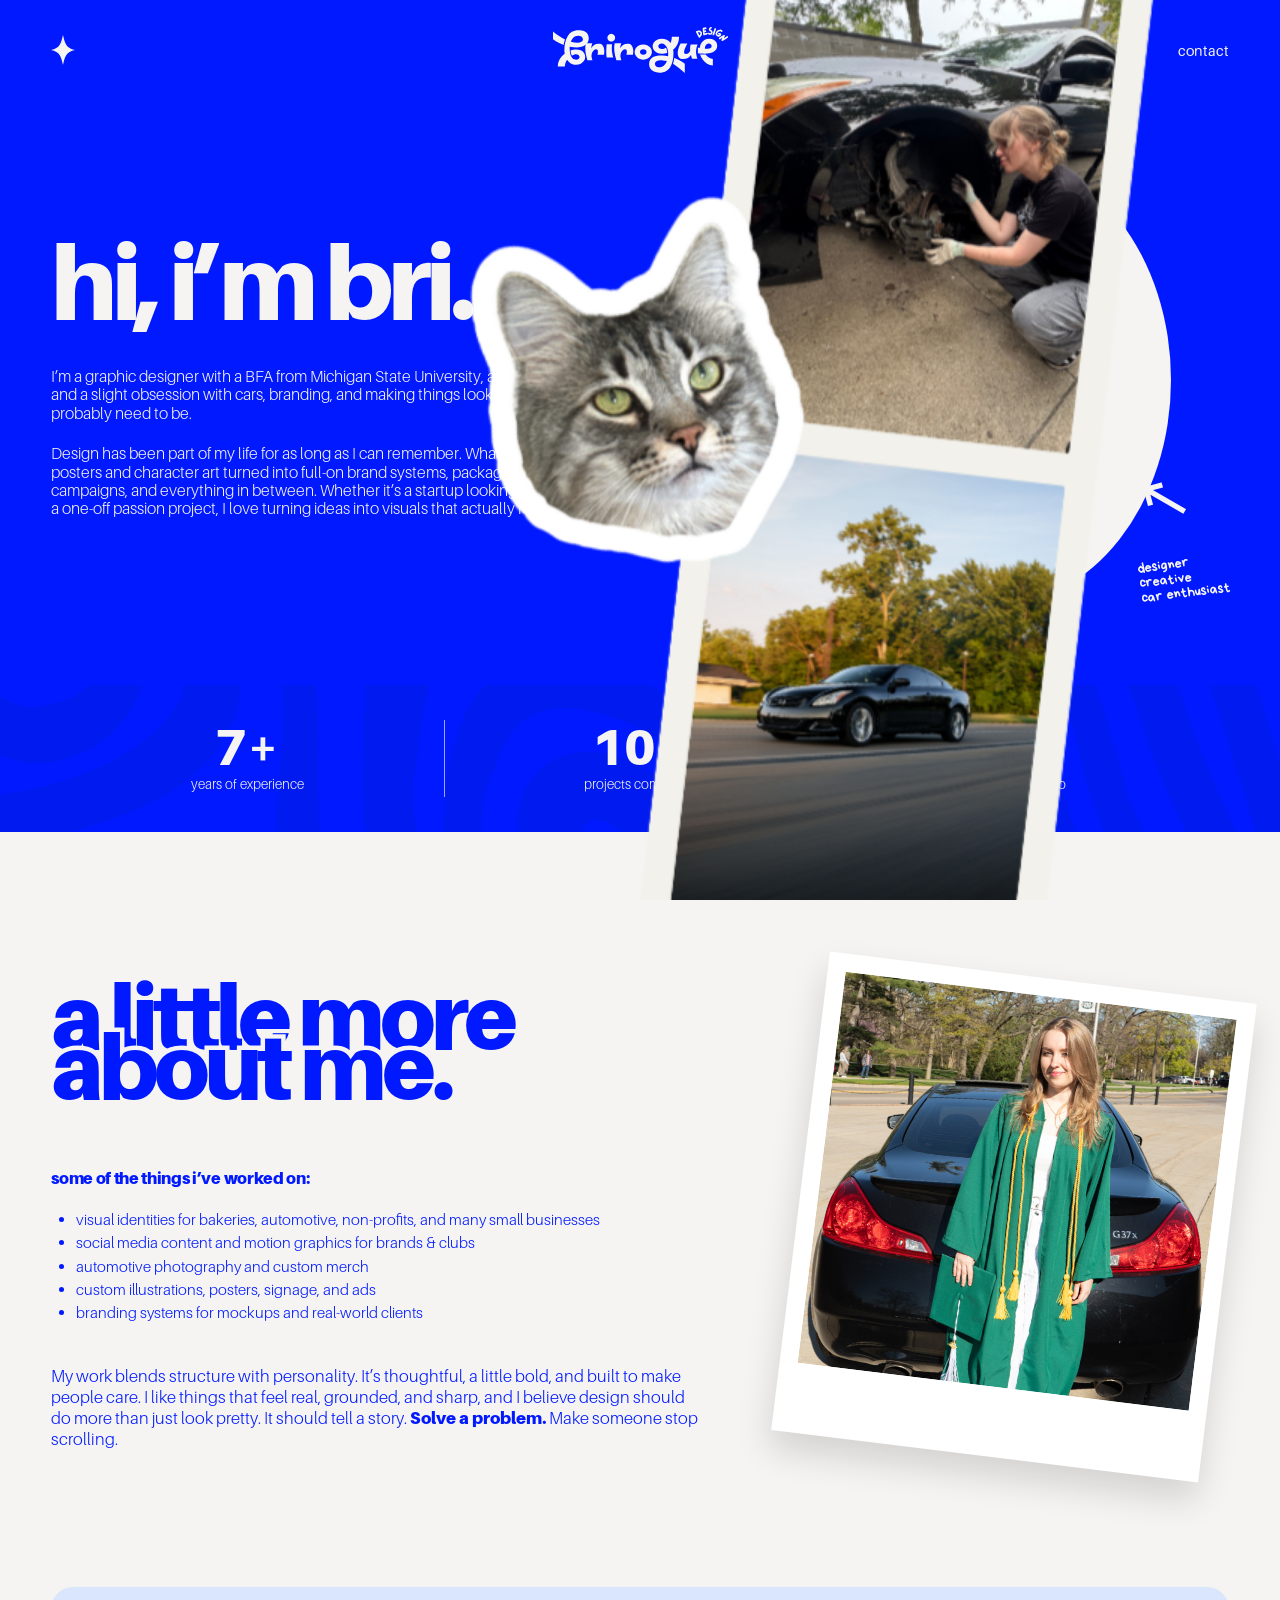
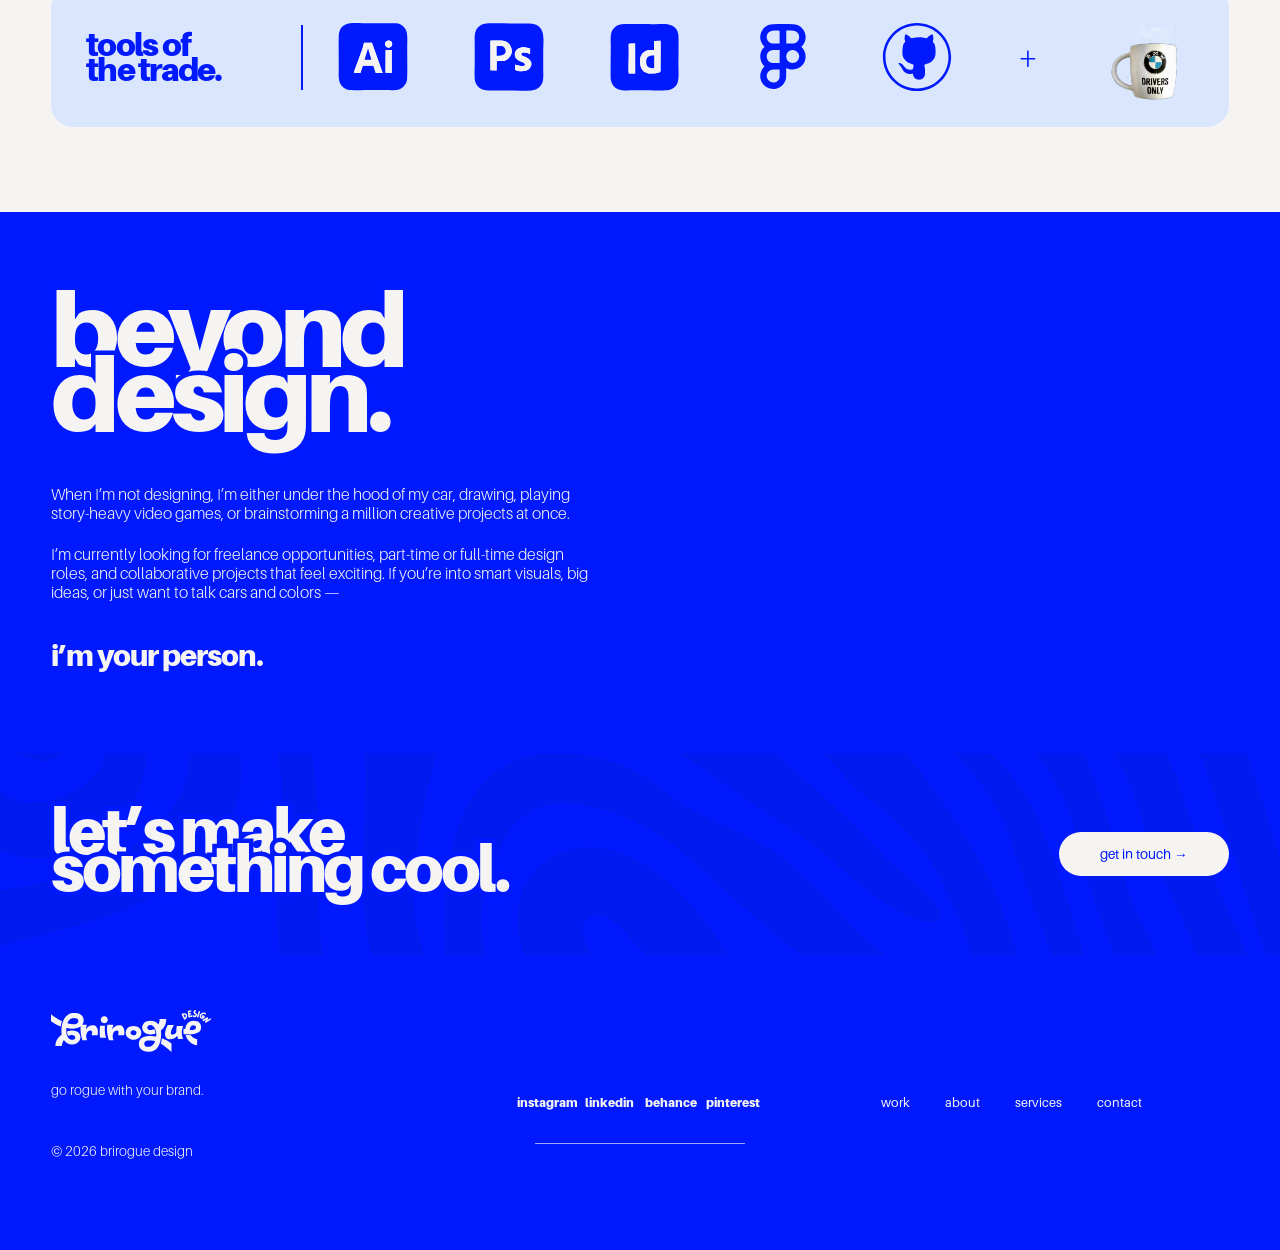
==== about.html @ dfae5633 "Update about.html" ====
<!DOCTYPE html>
<html lang="en">

<head>
    <meta charset="UTF-8">
    <meta name="viewport" content="width=device-width, initial-scale=1.0">

    <meta
        name="description"
        content="About BriRogue Design — graphic designer, creative, and car enthusiast."
    >

    <title>about | brirogue design</title>

    <link rel="stylesheet" href="css/style.css">
</head>


<body class="about-page">


    <!-- =========================================
         ABOUT HERO
    ========================================== -->

    <header class="about-hero">

        <!-- SAME NAV AS HOMEPAGE -->
        <nav class="nav container">

            <div class="nav-sparkle">
                <img src="images/star-white.svg" alt="">
            </div>

            <a class="logo" href="index.html">
                <img src="images/logo-white.svg" alt="BriRogue Design">
            </a>

            <div class="nav-links">
                <a href="work.html">work</a>
                <a href="about.html">about</a>
                <a href="services.html">services</a>
                <a href="contact.html">contact</a>
            </div>

        </nav>


        <div class="container about-hero-grid">

            <!-- LEFT SIDE -->
            <div class="about-hero-copy">

                <h1>hi, i’m bri.</h1>

                <p>
                    I’m a graphic designer with a BFA from Michigan State
                    University, a love for clean visuals, and a slight obsession
                    with cars, branding, and making things look cooler than they
                    probably need to be.
                </p>

                <p>
                    Design has been part of my life for as long as I can remember.
                    What started as random posters and character art turned into
                    full-on brand systems, packaging, signage, digital campaigns,
                    and everything in between. Whether it’s a startup looking for
                    a full identity or a one-off passion project, I love turning
                    ideas into visuals that actually feel like something.
                </p>

            </div>


            <!-- RIGHT SIDE / PORTRAIT -->
            <div class="about-portrait-area">

                <div class="about-portrait-placeholder">
                    portrait
                </div>

                <div class="about-arrow-placeholder">
                    ↖
                </div>

                <p class="about-handwriting">
                    designer<br>
                    creative<br>
                    car enthusiast
                </p>

            </div>

        </div>

    </header>



    <!-- =========================================
         STATS
    ========================================== -->

    <section class="about-stats">

        <div class="container stats-grid">

            <div class="stat">
                <strong>7+</strong>
                <span>years of experience</span>
            </div>

            <div class="stat">
                <strong>10+</strong>
                <span>projects completed</span>
            </div>

            <div class="stat">
                <strong>∞</strong>
                <span>ideas to go</span>
            </div>

        </div>

    </section>



    <!-- =========================================
     A LITTLE MORE ABOUT ME
========================================= -->

<section class="about-more">

    <!-- TWO-COLUMN ABOUT CONTENT -->
    <div class="container about-more-grid">

        <div class="about-more-copy">

            <h2 class="about-more-title">
                <span>a little more</span>
                <span>about me.</span>
            </h2>

            <div class="about-experience">

                <h3>some of the things i’ve worked on:</h3>

                <ul>
                    <li>
                        visual identities for bakeries, automotive,
                        non-profits, and many small businesses
                    </li>

                    <li>
                        social media content and motion graphics
                        for brands &amp; clubs
                    </li>

                    <li>
                        automotive photography and custom merch
                    </li>

                    <li>
                        custom illustrations, posters, signage,
                        and ads
                    </li>

                    <li>
                        branding systems for mockups and real-world clients
                    </li>
                </ul>

            </div>

            <p class="about-philosophy">
                My work blends structure with personality. It’s thoughtful,
                a little bold, and built to make people care. I like things
                that feel real, grounded, and sharp, and I believe design
                should do more than just look pretty. It should tell a story.
                <strong>Solve a problem.</strong> Make someone stop scrolling.
            </p>

        </div>


        <!-- POLAROID -->
        <div class="about-polaroid-area">

            <div class="polaroid-placeholder">

                <div class="polaroid-image">
                    <img
                        src="images/msugphoto.png"
                        alt="BriRogue Design"
                    >
                </div>

            </div>

        </div>

    </div>
    <!-- END ABOUT-MORE-GRID -->


    <!-- =========================================
         TOOLS OF THE TRADE
    ========================================== -->

    <div class="container">

        <div class="tools-strip">

            <h3>
                tools of<br>
                the trade.
            </h3>

            <div class="tools-divider"></div>

            <div class="tools-list">

                <img
                    src="images/ai.svg"
                    alt="Adobe Illustrator"
                >

                <img
                    src="images/ps.svg"
                    alt="Adobe Photoshop"
                >

                <img
                    src="images/id.svg"
                    alt="Adobe InDesign"
                >

                <img
                    src="images/figma.svg"
                    alt="Figma"
                >

                <img
                    src="images/github.svg"
                    alt="GitHub"
                >

                <span class="tool-plus">+</span>

                <img
                    class="tool-mug"
                    src="images/mug.svg"
                    alt="Coffee"
                >

            </div>

        </div>

    </div>

</section>



    <!-- =========================================
     BEYOND DESIGN
========================================= -->

<section class="beyond-design">

    <div class="container beyond-grid">

        <div class="beyond-copy">

            <h2 class="beyond-title">
                <span>beyond</span>
                <span>design.</span>
            </h2>

            <p>
                When I’m not designing, I’m either under the hood of my car,
                drawing, playing story-heavy video games, or brainstorming
                a million creative projects at once.
            </p>

            <p>
                I’m currently looking for freelance opportunities, part-time
                or full-time design roles, and collaborative projects that
                feel exciting. If you’re into smart visuals, big ideas, or
                just want to talk cars and colors —
            </p>

            <h3>i’m your person.</h3>

        </div>

    </div>
    <!-- END BEYOND GRID -->


    <!-- PHOTO STRIP -->
    <div class="beyond-photo-strip">
        <img src="images/aboutphotostrip.png" alt="">
    </div>

</section>

    <!-- =========================================
         ABOUT CTA
    ========================================== -->

    <section class="about-cta">

        <div class="container about-cta-content">

            <h2 class="about-cta-title">
    <span>let’s make</span>
    <span>something cool.</span>
</h2>

            <a class="button" href="contact.html">
                get in touch →
            </a>

        </div>

    </section>

    <!-- ==================================================
     FOOTER
================================================== -->

<footer class="site-footer">
    <div class="container site-footer-grid">

        <!-- LEFT -->
        <div class="footer-brand">
            <a href="index.html" class="footer-logo">
                <img src="images/logo-white.svg" alt="BriRogue Design">
            </a>

            <p class="footer-tagline">
                go rogue with your brand.
            </p>

            <p class="footer-copyright">
                © 2026 brirogue design
            </p>
        </div>

        <!-- CENTER -->
        <div class="footer-socials">
            <a href="#" target="_blank" rel="noopener">instagram</a>
            <a href="#" target="_blank" rel="noopener">linkedin</a>
            <a href="#" target="_blank" rel="noopener">behance</a>
            <a href="#" target="_blank" rel="noopener">pinterest</a>
        </div>

        <!-- RIGHT -->
        <nav class="footer-nav" aria-label="Footer navigation">
            <a href="work.html">work</a>
            <a href="about.html">about</a>
            <a href="services.html">services</a>
            <a href="contact.html">contact</a>
        </nav>

    </div>
</footer>


</body>
</html>
---- css/style.css ----
/* ==================================================
   BRIROGUE DESIGN
   MAIN STYLESHEET
================================================== */


/* ==================================================
   FONTS
================================================== */

@font-face {
    font-family: "Aileron";
    src: url("../fonts/Aileron-Light.otf") format("opentype");
    font-weight: 300;
    font-style: normal;
}

@font-face {
    font-family: "Aileron";
    src: url("../fonts/Aileron-Regular.otf") format("opentype");
    font-weight: 400;
    font-style: normal;
}

@font-face {
    font-family: "Aileron";
    src: url("../fonts/Aileron-Black.otf") format("opentype");
    font-weight: 900;
    font-style: normal;
}

@font-face {
    font-family: "Bryndan Write";
    src: url("../fonts/BryndanWriteBook-nGPM.ttf") format("truetype");
    font-weight: 400;
    font-style: normal;
}

/* ==================================================
   BRAND VARIABLES
================================================== */

:root {
    --blue: #0019ff;
    --dark-blue: #0008ad;
    --light-periwinkle: #d9e6fd;
    --periwinkle: #a9b6fd;
    --off-white: #f5f4f2;

    --page-padding: clamp(35px, 4vw, 70px);
}


/* ==================================================
   RESET
================================================== */

* {
    margin: 0;
    padding: 0;
    box-sizing: border-box;
}

html {
    scroll-behavior: smooth;
}

body {
    background: var(--off-white);
    color: var(--blue);

    font-family: "Aileron", Arial, sans-serif;
    font-weight: 400;

    overflow-x: hidden;
}

a {
    color: inherit;
    text-decoration: none;
}

img {
    max-width: 100%;
}

.container {
    width: 100%;
    max-width: 1600px;

    margin: 0 auto;

    padding-left: var(--page-padding);
    padding-right: var(--page-padding);
}


/* ==================================================
   TYPOGRAPHY
================================================== */

h1,
h2,
h3 {
    font-family: "Aileron", Arial, sans-serif;
    font-weight: 900;
    letter-spacing: -0.055em;
}

p {
    font-family: "Aileron", Arial, sans-serif;
    font-weight: 300;
    line-height: 1.25;
}


/* ==================================================
   BUTTONS
================================================== */

.button {
    display: inline-flex;
    align-items: center;
    justify-content: center;

    min-width: 170px;
    height: 44px;

    padding: 0 25px;

    border-radius: 100px;

    background: var(--off-white);
    color: var(--blue);

    font-size: 0.85rem;
    font-weight: 400;

    transition:
        transform 0.2s ease,
        background 0.2s ease;
}

.button:hover {
    transform: translateY(-3px);
    background: var(--light-periwinkle);
}


/* ==================================================
   HERO
================================================== */

.hero {
    min-height: 100vh;

    background: var(--blue);
    color: var(--off-white);

    display: flex;
    flex-direction: column;
}


/* NAV */

.nav {
    height: 100px;

    display: grid;
    grid-template-columns: 1fr auto 1fr;

    align-items: center;
}

.nav-sparkle {
    justify-self: start;
}

.nav-sparkle img {
    display: block;

    width: 24px;
    height: auto;
}

.logo {
    justify-self: center;
    display: block;
}

.logo img {
    display: block;

    width: 175px;
    height: auto;
}

.nav-links {
    justify-self: end;

    display: flex;
    align-items: center;

    gap: 32px;

    font-size: 0.9rem;
    font-weight: 400;
}


/* HERO CONTENT */

.hero-content {
    flex: 1;

    display: flex;
    flex-direction: column;
    justify-content: center;

    padding-top: 20px;
    padding-bottom: 20px;
}

.hero h1 {
    max-width: 900px;

    font-size: clamp(7rem, 9vw, 10rem);
}

.hero-title span {
    display: block;
    position: relative;

    color: var(--off-white);

    -webkit-text-stroke: 9px var(--blue);
    paint-order: stroke fill;

    line-height: 0.72;
}

.hero-title span:nth-child(1) {
    z-index: 1;
}

.hero-title span:nth-child(2) {
    z-index: 2;
    transform: translateY(-12px);
}

.hero-title span:nth-child(3) {
    z-index: 3;
    transform: translateY(-50px);
}


.hero-description {
    width: 470px;
    max-width: 100%;

    margin-top: -15px;

    font-size: 1.15rem;
    line-height: 1.25;
}

.hero .button {
    align-self: flex-start;

    margin-top: 30px;
}


/* ==================================================
   WHY GOOD DESIGN MATTERS
================================================== */

.why {
    background: var(--off-white);

    padding-top: 90px;
    padding-bottom: 90px;
}

.why-grid {
    display: grid;
    grid-template-columns: minmax(0, 1.4fr) minmax(180px, 0.6fr);

    gap: 70px;

    align-items: end;
}

.why-copy h2 {
    max-width: 900px;

    margin-bottom: 45px;

    font-size: clamp(4.5rem, 7vw, 7rem);
    
}

.why-title span {
    display: block;
    position: relative;

    color: var(--blue);

    -webkit-text-stroke: 9px var(--off-white);
    paint-order: stroke fill;

    line-height: 0.72;
}

.why-title span:nth-child(1) {
    z-index: 1;
}

.why-title span:nth-child(2) {
    z-index: 2;
    transform: translateY(-9px);
}

.why-copy p {
    width: 650px;
    max-width: 100%;

    margin-top: 20px;

    font-size: 1.05rem;
}


/* PLACEHOLDER FOR STAMP */

.graphic-placeholder {
    display: flex;
    align-items: center;
    justify-content: center;

    border: 2px dashed var(--blue);

    font-size: 0.7rem;
}

.circle-placeholder {
    width: 210px;
    aspect-ratio: 1;

    justify-self: center;

    border-radius: 50%;
}


/* ==================================================
   FEATURED WORK
================================================== */

.work {
    background: var(--blue);
    color: var(--off-white);

    padding-top: 80px;
    padding-bottom: 90px;
}

.section-heading-row {
    display: flex;
    align-items: center;
    justify-content: space-between;

    gap: 30px;

    margin-bottom: 55px;
}

.section-heading-row h2 {
    font-size: clamp(4.5rem, 7vw, 7rem);
    line-height: 0.85;
}

.project-grid {
    display: grid;
    grid-template-columns: repeat(3, minmax(0, 1fr));

    gap: 22px;
}

.project-card {
    overflow: hidden;

    background: var(--off-white);
    color: var(--blue);

    border-radius: 20px;

    transition: transform 0.25s ease;
}

.project-card:hover {
    transform: translateY(-7px);
}

.project-image {
    width: 100%;
    aspect-ratio: 1.1 / 1;

    background: var(--light-periwinkle);

    display: flex;
    align-items: center;
    justify-content: center;

    font-size: 0.8rem;
}

.project-info {
    min-height: 55px;

    padding: 0 18px;

    display: flex;
    align-items: center;
    justify-content: space-between;

    gap: 10px;

    font-size: 0.85rem;
    font-weight: 400;
}


/* ==================================================
   VALUES
================================================== */

.values {
    background: var(--off-white);

    padding-top: 80px;
    padding-bottom: 100px;
}

.values-grid {
    display: grid;
    grid-template-columns: repeat(3, minmax(0, 1fr));

    gap: 70px;
}

.value {
    text-align: center;
}

.value-icon {
    width: 100px;
    height: 100px;
    margin: 0 auto 25px;
    display: flex;
    align-items: center;
    justify-content: center;
}

.value-icon img {
    display: block;
    width: 100%;
    height: 100%;
    object-fit: contain;
}

.value h3 {
    font-size: 1.5rem;
    line-height: 0.95;
}

.value p {
    max-width: 300px;

    margin: 22px auto 0;

    font-size: 0.95rem;
    line-height: 1.25;
}


/* ==================================================
   CTA
================================================== */

.cta {
    min-height: 500px;

    background: var(--blue);
    color: var(--off-white);

    display: flex;
    align-items: center;

    overflow: hidden;
}

.cta-content {
    text-align: center;
}

.cta-sparkle {
    display: block;

    width: 28px;
    height: auto;

    margin: 0 auto 18px;
}

.cta h2 {
    width: 100%;
    margin: 0 auto;

    font-size: clamp(4rem, 6.5vw, 7rem);
}

.cta-title span {
    display: block;
    position: relative;

    color: var(--off-white);

    -webkit-text-stroke: 9px var(--blue);
    paint-order: stroke fill;

    line-height: 0.68;
}

.cta-title span:nth-child(1) {
    z-index: 1;
}

.cta-title span:nth-child(2) {
    z-index: 2;
    transform: translateY(-5px);
}

.cta .button {
    margin-top: 40px;
}


/* ==================================================
   FOOTER
================================================== */

.site-footer {
    background: var(--blue);
    color: var(--off-white);

    padding: 55px 0;
}

.site-footer-grid {
    display: grid;
    grid-template-columns: 1fr auto 1fr;
    align-items: center;
    gap: 50px;
}


/* FOOTER LEFT */

.footer-brand {
    display: flex;
    flex-direction: column;
    align-items: flex-start;
}

.footer-logo {
    display: block;
}

.footer-logo img {
    display: block;
    width: 190px;
    height: auto;
}

.footer-tagline {
    margin-top: 8px;

    font-size: .9rem;
    line-height: 1.2;
}

.footer-copyright {
    margin-top: 10px;

    font-size: .75rem;
}


/* FOOTER CENTER */

.footer-socials {
    display: flex;
    align-items: center;
    justify-content: center;

    gap: 25px;

    font-size: .8rem;
}

.footer-socials a {
    transition: opacity .2s ease;
}

.footer-socials a:hover {
    opacity: .55;
}


/* FOOTER RIGHT */

.footer-nav {
    display: flex;
    align-items: center;
    justify-content: flex-end;

    gap: 30px;

    font-size: .85rem;
}

.footer-nav a {
    transition: opacity .2s ease;
}

.footer-nav a:hover {
    opacity: .55;
}


/* ==================================================
   TABLET
================================================== */

@media (max-width: 900px) and (min-width: 651px) {

    :root {
        --page-padding: 35px;
    }

    .logo img {
        width: 145px;
    }

    .nav-links {
        gap: 20px;
        font-size: 0.8rem;
    }

    .hero h1 {
        font-size: 7rem;
    }

    .why-grid {
        grid-template-columns: 1fr 160px;
        gap: 35px;
    }

    .circle-placeholder {
        width: 150px;
    }

    .values-grid {
        gap: 35px;
    }
}


/* ==================================================
   PHONE
================================================== */

@media (max-width: 650px) {

    :root {
        --page-padding: 20px;
    }


    /* -------------------------
       MOBILE NAV
    ------------------------- */

    .nav {
        height: 70px;

        grid-template-columns: 35px 1fr;
    }

    .nav-sparkle {
        justify-self: start;
    }

    .nav-sparkle img {
        width: 17px;
    }

    .logo {
        justify-self: end;
    }

    .logo img {
        width: 105px;
    }

    .nav-links {
        grid-column: 1 / -1;

        justify-self: start;

        width: 100%;

        margin-top: 4px;

        gap: 22px;

        font-size: 0.72rem;
    }


    /* -------------------------
       MOBILE HERO
    ------------------------- */

    .hero {
        min-height: 640px;
    }

    .hero-content {
        justify-content: flex-start;

        padding-top: 80px;
        padding-bottom: 55px;
    }

    .hero h1 {
        max-width: 100%;

        font-size: clamp(4.4rem, 21vw, 6rem);
        line-height: 0.7;
    }

    .hero-description {
        width: 310px;

        margin-top: 35px;

        font-size: 0.95rem;
        line-height: 1.25;
    }

    .hero .button {
        min-width: 155px;
        height: 40px;

        margin-top: 28px;

        font-size: 0.75rem;
    }


    /* -------------------------
       MOBILE WHY
    ------------------------- */

    .why {
        padding-top: 60px;
        padding-bottom: 60px;
    }

    .why-grid {
        display: flex;
        flex-direction: column;

        gap: 35px;

        align-items: stretch;
    }

    .why-copy h2 {
        margin-bottom: 35px;

        font-size: clamp(3.5rem, 16vw, 4.8rem);
        line-height: 0.86;
    }

    .why-copy p {
        width: 100%;

        margin-top: 20px;

        font-size: 0.95rem;
        line-height: 1.3;
    }

    .circle-placeholder {
        width: 125px;

        align-self: flex-end;
    }


    /* -------------------------
       MOBILE FEATURED WORK
    ------------------------- */

    .work {
        padding-top: 55px;
        padding-bottom: 60px;
    }

    .section-heading-row {
        align-items: flex-end;

        margin-bottom: 35px;
    }

    .section-heading-row h2 {
        font-size: clamp(3.3rem, 15vw, 4.5rem);
        line-height: 0.86;
    }

    .section-heading-row .button {
        min-width: 110px;
        height: 34px;

        padding: 0 14px;

        font-size: 0.65rem;
    }

    .project-grid {
        grid-template-columns: 1fr;

        gap: 18px;
    }

    .project-card {
        border-radius: 16px;
    }

    .project-image {
        aspect-ratio: 4 / 3;
    }

    .project-info {
        min-height: 50px;

        font-size: 0.8rem;
    }


    /* -------------------------
       MOBILE VALUES
    ------------------------- */

    .values {
        padding-top: 55px;
        padding-bottom: 65px;
    }

    .values-grid {
        grid-template-columns: 1fr;

        gap: 55px;
    }

    .value-icon {
        width: 90px;
    }

    .value h3 {
        font-size: 1.4rem;
    }

    .value p {
        max-width: 280px;

        font-size: 0.95rem;
    }


    /* -------------------------
       MOBILE CTA
    ------------------------- */

    .cta {
        min-height: 390px;
    }

    .cta-sparkle {
    width: 20px;
    height: auto;

    margin: 0 auto 12px;
}

    .cta h2 {
        font-size: clamp(3.2rem, 15vw, 4.4rem);
        line-height: 0.84;
    }

    .cta .button {
        min-width: 175px;
        height: 40px;

        margin-top: 30px;

        font-size: 0.72rem;
    }


    /* ==================================================
   MOBILE FOOTER
================================================== */

.site-footer {
    padding: 40px 0;
}

.site-footer-grid {
    grid-template-columns: 1fr;
    gap: 28px;
}

.footer-logo img {
    width: 145px;
}

.footer-tagline {
    margin-top: 18px;
    font-size: .85rem;
}

.footer-copyright {
    margin-top: 22px;
    font-size: .7rem;
}

.footer-socials {
    justify-content: flex-start;
    flex-wrap: wrap;
    gap: 12px 22px;

    font-size: .75rem;
}

.footer-nav {
    justify-content: flex-start;
    flex-wrap: wrap;
    gap: 12px 22px;

    font-size: .78rem;
}
}

/* ==================================================
   CUSTOM CURSOR
================================================== */

* {
    cursor: url("../images/cursor.png") 0 0, auto !important;
}

/* ==================================================
   ABOUT PAGE
================================================== */


/* ------------------------------
   ABOUT HERO
------------------------------ */

.about-hero {
    background: var(--blue);
    color: var(--off-white);
    min-height: 680px;
}

.about-hero-grid {
    display: grid;
    grid-template-columns: 1.15fr .85fr;
    gap: 80px;
    align-items: center;
    min-height: 580px;
    padding-top: 45px;
    padding-bottom: 70px;
}

.about-hero-copy h1 {
    font-size: clamp(5.5rem, 8vw, 9rem);
    line-height: .78;
    margin-bottom: 45px;
}

.about-hero-copy p {
    width: 600px;
    max-width: 100%;
    font-size: 1rem;
    line-height: 1.15;
    margin-top: 22px;
}


/* portrait */

.about-portrait-area {
    position: relative;
    display: flex;
    justify-content: center;
    align-items: center;
    min-height: 470px;
}

.about-portrait-placeholder {
    width: 350px;
    height: 450px;

    border-radius: 50%;

    background: var(--off-white);
    color: var(--blue);

    display: flex;
    align-items: center;
    justify-content: center;

    font-size: .8rem;
}

.about-arrow-placeholder {
    position: absolute;
    right: 8%;
    bottom: 80px;

    font-size: 4rem;
    transform: rotate(-15deg);
}

.about-handwriting {
    font-family: "Bryndan Write", sans-serif;
    position: absolute;
    right: 0;
    bottom: 15px;

    font-size: .9rem;
    line-height: 1.05;

    transform: rotate(-7deg);
}



/* ------------------------------
   STATS STRIP
------------------------------ */

.about-stats {
    background: var(--dark-blue);
    color: var(--off-white);

    padding-top: 35px;
    padding-bottom: 35px;
}

.stats-grid {
    display: grid;
    grid-template-columns: repeat(3, 1fr);
}

.stat {
    text-align: center;
    padding: 5px 30px;

    display: flex;
    flex-direction: column;
    align-items: center;
}

.stat + .stat {
    border-left: 1px solid rgba(245, 244, 242, .65);
}

.stat strong {
    font-family: "Aileron", Arial, sans-serif;
    font-weight: 900;

    font-size: 3rem;
    line-height: .9;
}

.stat span {
    margin-top: 8px;

    font-family: "Aileron", Arial, sans-serif;
    font-weight: 300;

    font-size: .85rem;
}



/* ------------------------------
   A LITTLE MORE ABOUT ME
------------------------------ */

.about-more {
    background: var(--off-white);
    color: var(--blue);

    padding-top: 85px;
    padding-bottom: 85px;
}

.about-more-grid {
    display: grid;
    grid-template-columns: 1.3fr .7fr;
    gap: 80px;
    align-items: center;
}

.about-more-copy h2 {
    font-size: clamp(4.5rem, 7vw, 7rem);

    margin-bottom: 55px;
}

.about-more-title span {
    display: block;
    position: relative;

    color: var(--blue);
    -webkit-text-stroke: 9px var(--off-white);
    paint-order: stroke fill;

    line-height: .72;
}

.about-more-title span:nth-child(1) {
    z-index: 1;
}

.about-more-title span:nth-child(2) {
    z-index: 2;
    transform: translateY(-15px);
}

.about-more-copy h2 span {
    text-decoration: underline;
    text-decoration-thickness: 4px;
    text-underline-offset: 8px;
}


.about-experience h3 {
    font-size: 1rem;
    letter-spacing: -.02em;

    margin-bottom: 22px;
}

.about-experience ul {
    margin-left: 25px;

    font-family: "Aileron", Arial, sans-serif;
    font-weight: 300;

    font-size: .95rem;
    line-height: 1.2;
}

.about-experience li {
    margin-bottom: 5px;
}


.about-philosophy {
    width: 650px;
    max-width: 100%;

    margin-top: 45px;

    font-size: 1.05rem;
    line-height: 1.25;
}


/* polaroid */

/* ------------------------------
   ABOUT — POLAROID
------------------------------ */

.about-polaroid-area {
    position: relative;

    display: flex;
    justify-content: center;
    align-items: center;

    min-height: 600px;
}

.polaroid-placeholder {
    width: 430px;

    padding: 18px 18px 70px;

    background: white;

    transform: rotate(7deg);

    box-shadow: 0 18px 35px rgba(0, 0, 0, .14);
}

.polaroid-image {
    width: 100%;
    aspect-ratio: 1 / 1;

    overflow: hidden;

    background: var(--light-periwinkle);
}

.polaroid-image img {
    display: block;

    width: 100%;
    height: 100%;

    object-fit: cover;
    object-position: center;
}

.about-sparkles-placeholder {
    position: absolute;

    top: 0;
    right: 8%;

    font-size: 4rem;

    z-index: 2;
}



/* ------------------------------
   TOOLS OF THE TRADE
------------------------------ */

.tools-strip {
    margin-top: 70px;

    width: 100%;
    min-height: 115px;

    background: var(--light-periwinkle);
    border-radius: 22px;

    padding: 25px 35px;

    display: flex;
    align-items: center;
    gap: 35px;
}

.tools-strip h3 {
    font-size: 2rem;
    line-height: .8;

    min-width: 180px;
    flex-shrink: 0;
}

.tools-divider {
    width: 2px;
    height: 65px;

    flex-shrink: 0;

    background: var(--blue);
}

.tools-list {
    flex: 1;

    display: flex;
    align-items: center;
    justify-content: space-between;
    gap: 18px;

    min-width: 0;
}

.tools-list img {
    display: block;

    width: 70px;
    height: 70px;

    object-fit: contain;
    flex-shrink: 0;
}

.tool-plus {
    color: var(--blue);

    font-family: "Aileron", Arial, sans-serif;
    font-size: 2.2rem;
    font-weight: 300;
    line-height: 1;

    flex-shrink: 0;
}

.tools-list .tool-mug {
    width: 90px;
    height: 90px;
}

/* ------------------------------
   BEYOND DESIGN
------------------------------ */

.beyond-design {
    background: var(--blue);
    color: var(--off-white);

    padding-top: 80px;
    padding-bottom: 80px;

    overflow: hidden;
}

.beyond-grid {
    display: grid;
    grid-template-columns: 1fr 1fr;
    gap: 90px;
    align-items: center;
}

.beyond-copy h2 {
    font-size: clamp(5rem, 8vw, 8rem);

    margin-bottom: 45px;
}

.beyond-title span {
    display: block;
    position: relative;

    color: var(--off-white);
    -webkit-text-stroke: 9px var(--blue);
    paint-order: stroke fill;

    line-height: .72;
}

.beyond-title span:nth-child(1) {
    z-index: 1;
}

.beyond-title span:nth-child(2) {
    z-index: 2;
    transform: translateY(-9px);
}

.beyond-copy p {
    width: 550px;
    max-width: 100%;

    margin-top: 22px;

    font-size: 1rem;
    line-height: 1.2;
}

.beyond-copy h3 {
    margin-top: 35px;

    font-size: 1.8rem;
    letter-spacing: -.035em;
}


/* ------------------------------
   ABOUT — BEYOND DESIGN PHOTO STRIP
------------------------------ */

.beyond-photo-strip {
    position: absolute;

    top: 0;
    right: 5%;
    bottom: 0;

    height: 100%;

    display: flex;
    align-items: center;
    justify-content: center;

    z-index: 1;
}

.beyond-photo-strip img {
    display: block;

    width: auto;
    height: 100%;

    max-width: none;

    object-fit: contain;
}


/* ------------------------------
   ABOUT CTA
------------------------------ */

.about-cta {
    background: var(--dark-blue);
    color: var(--off-white);

    padding-top: 55px;
    padding-bottom: 55px;
}

.about-cta-content {
    display: flex;
    align-items: center;
    justify-content: space-between;

    gap: 40px;
}

.about-cta h2 {
    font-size: clamp(3.5rem, 5vw, 5.5rem);
}

.about-cta-title span {
    display: block;
    position: relative;

    color: var(--off-white);
    -webkit-text-stroke: 9px var(--blue);
    paint-order: stroke fill;

    line-height: .72;
}

.about-cta-title span:nth-child(1) {
    z-index: 1;
}

.about-cta-title span:nth-child(2) {
    z-index: 2;
    transform: translateY(-9px);
}



/* ==================================================
   ABOUT PAGE — MOBILE
================================================== */

@media (max-width: 650px) {

    /* HERO */

    .about-hero {
        min-height: auto;
    }

    .about-hero-grid {
        display: flex;
        flex-direction: column;

        gap: 25px;

        min-height: auto;

        padding-top: 80px;
        padding-bottom: 45px;
    }

    .about-hero-copy {
        width: 100%;
    }

    .about-hero-copy h1 {
        font-size: clamp(4rem, 17vw, 5.5rem);
        line-height: .8;

        margin-bottom: 35px;
    }

    .about-hero-copy p {
        width: 100%;

        font-size: .9rem;
        line-height: 1.2;

        margin-top: 18px;
    }


    /* portrait */

    .about-portrait-area {
        width: 100%;

        min-height: 390px;

        justify-content: flex-end;
    }

    .about-portrait-placeholder {
        width: 240px;
        height: 310px;
    }

    .about-arrow-placeholder {
        right: 35%;
        bottom: 45px;

        font-size: 3rem;
    }

    .about-handwriting {
        right: 5px;
        bottom: 0;

        font-size: .75rem;
    }



    /* STATS */

    .about-stats {
        padding-top: 25px;
        padding-bottom: 25px;
    }

    .stat {
        padding: 0 10px;
    }

    .stat strong {
        font-size: 2.2rem;
    }

    .stat span {
        font-size: .65rem;
    }



    /* MORE ABOUT */

    .about-more {
        padding-top: 55px;
        padding-bottom: 55px;
    }

    .about-more-grid {
        display: flex;
        flex-direction: column;

        gap: 30px;

        align-items: stretch;
    }

    .about-more-copy h2 {
        font-size: clamp(3.5rem, 15vw, 4.5rem);
        line-height: .8;

        margin-bottom: 40px;
    }

    .about-experience h3 {
        font-size: .85rem;
    }

    .about-experience ul {
        font-size: .8rem;
        line-height: 1.2;

        margin-left: 18px;
    }

    .about-philosophy {
        width: 100%;

        margin-top: 35px;

        font-size: .9rem;
    }


    /* polaroid */

    .about-polaroid-area {
        min-height: 330px;

        justify-content: flex-end;
    }

    .polaroid-placeholder {
        width: 210px;

        padding: 10px 10px 45px;
    }

    .about-sparkles-placeholder {
        top: -5px;
        right: 5%;

        font-size: 3rem;
    }



    /* ------------------------------
   TOOLS OF THE TRADE
------------------------------ */

.tools-strip {
    margin-top: 70px;

    width: calc(200% + 70px);
    min-height: 135px;

    background: var(--light-periwinkle);
    border-radius: 22px;

    padding: 25px 45px;

    display: flex;
    align-items: center;
    gap: 40px;
}

.tools-strip h3 {
    font-size: 2rem;
    line-height: .8;

    min-width: 200px;
    flex-shrink: 0;
}

.tools-divider {
    width: 2px;
    height: 70px;

    background: var(--blue);

    flex-shrink: 0;
}

.tools-list {
    flex: 1;

    display: flex;
    align-items: center;
    justify-content: space-evenly;

    gap: 25px;
}

.tools-list img {
    display: block;

    width: 70px;
    height: 70px;

    object-fit: contain;
    flex-shrink: 0;
}

.tool-plus {
    color: var(--blue);

    font-family: "Aileron", Arial, sans-serif;
    font-size: 2.2rem;
    font-weight: 300;
    line-height: 1;

    flex-shrink: 0;
}

.tools-list .tool-mug {
    width: 90px;
    height: 90px;
}


    /* BEYOND DESIGN */

    .beyond-design {
        padding-top: 55px;
        padding-bottom: 30px;
    }

    .beyond-grid {
        display: flex;
        flex-direction: column;

        gap: 25px;

        align-items: stretch;
    }

    .beyond-copy h2 {
        font-size: clamp(4rem, 17vw, 5rem);
        line-height: .75;

        margin-bottom: 35px;
    }

    .beyond-copy p {
        width: 100%;

        font-size: .85rem;
    }

    .beyond-copy h3 {
        margin-top: 28px;

        font-size: 1.5rem;
    }


    /* collage */

    .beyond-images {
        width: 100%;
        max-width: 340px;
        height: 420px;

        align-self: flex-end;
    }

    .beyond-photo {
        width: 180px;
        height: 230px;
    }

    .cat-placeholder {
        width: 130px;
        height: 115px;

        top: 150px;
    }



    /* CTA */

    .about-cta {
        padding-top: 35px;
        padding-bottom: 35px;
    }

    .about-cta-content {
        gap: 20px;
    }

    .about-cta h2 {
        font-size: clamp(2.7rem, 12vw, 3.6rem);
        line-height: .78;
    }

    .about-cta .button {
        min-width: 125px;

        height: 36px;

        padding: 0 15px;

        font-size: .65rem;
    }

}

/* ==================================================
   CONTACT PAGE
================================================== */


/* ------------------------------
   HERO
------------------------------ */

.contact-hero {
    background: var(--blue);
    color: var(--off-white);
    min-height: 760px;
}

.contact-hero-grid {
    display: grid;
    grid-template-columns: .85fr 1.15fr;
    gap: 80px;
    align-items: center;

    padding-top: 55px;
    padding-bottom: 80px;
}


/* LEFT SIDE */

.contact-intro {
    position: relative;
}

.contact-title-wrap {
    position: relative;
    display: inline-block;
}

.contact-intro h1 {
    font-size: clamp(5rem, 7vw, 8rem);
    line-height: .75;
    letter-spacing: -.06em;
}

.contact-rays-placeholder {
    position: absolute;
    right: -65px;
    top: 45px;

    font-size: 3rem;
}

.contact-intro-copy {
    margin-top: 55px;

    font-size: 1.35rem;
    line-height: 1.15;

    max-width: 500px;
}

.contact-note {
    margin-top: 50px;
    margin-left: 150px;

    display: inline-block;

    font-size: 1.3rem;
    line-height: 1.05;

    transform: rotate(-8deg);
}


/* ------------------------------
   FORM CARD
------------------------------ */

.contact-form-card {
    background: var(--off-white);
    color: var(--blue);

    border-radius: 28px;

    padding: 45px;

    width: 100%;
    max-width: 720px;

    justify-self: end;
}

.contact-form {
    width: 100%;
}

.form-row {
    display: grid;
    grid-template-columns: 1fr 1fr;
    gap: 30px;
}

.form-field {
    display: flex;
    flex-direction: column;

    margin-bottom: 28px;
}

.form-field label {
    margin-bottom: 10px;

    font-family: "Aileron", Arial, sans-serif;
    font-weight: 900;

    font-size: .95rem;
}

.form-field input,
.form-field select,
.form-field textarea {
    width: 100%;

    border: none;
    outline: none;

    background: var(--light-periwinkle);
    color: var(--blue);

    border-radius: 13px;

    font-family: "Aileron", Arial, sans-serif;
    font-weight: 300;

    font-size: 1rem;
}

.form-field input,
.form-field select {
    height: 58px;
    padding: 0 18px;
}

.form-field textarea {
    min-height: 150px;

    padding: 18px;

    resize: vertical;
}

.form-field input::placeholder,
.form-field textarea::placeholder {
    color: var(--blue);
    opacity: .6;
}


/* SELECT */

.form-field select {
    cursor: pointer;

    appearance: auto;
}


/* FORM BOTTOM */

.form-bottom {
    position: relative;

    display: flex;
    align-items: center;

    gap: 25px;
}

.contact-submit {
    flex: 1;

    height: 58px;

    border: none;
    border-radius: 100px;

    background: var(--blue);
    color: var(--off-white);

    font-family: "Aileron", Arial, sans-serif;
    font-weight: 900;

    font-size: 1rem;

    transition:
        transform .2s ease,
        background .2s ease;
}

.contact-submit:hover {
    transform: translateY(-3px);
    background: var(--dark-blue);
}

.form-note {
    font-family: "Bryndan Write", sans-serif;
    min-width: 110px;

    font-size: 1.15rem;
    line-height: 1;

    transform: rotate(-7deg);

    text-align: center;
}

.smiley-placeholder {
    width: 55px;
    height: 55px;

    border: 3px solid var(--blue);
    border-radius: 50%;

    display: flex;
    align-items: center;
    justify-content: center;

    font-weight: 900;
    font-size: 1.2rem;
}


/* ==================================================
   OTHER WAYS TO REACH ME
================================================== */

.contact-other {
    background: var(--off-white);
    color: var(--blue);

    padding-top: 70px;
    padding-bottom: 70px;
}

.contact-other-grid {
    display: grid;
    grid-template-columns: 1fr 1fr;

    align-items: center;
}

.other-contact-info {
    padding-right: 70px;
}

.other-contact-info h2 {
    font-size: clamp(3.5rem, 5vw, 5.5rem);
    line-height: .78;

    margin-bottom: 45px;
}

.contact-links {
    display: flex;
    flex-direction: column;

    gap: 18px;
}

.contact-links a {
    display: flex;
    align-items: center;

    gap: 18px;

    width: fit-content;

    font-size: 1.05rem;
}

.contact-icon-placeholder {
    width: 38px;
    height: 38px;

    flex-shrink: 0;

    display: flex;
    align-items: center;
    justify-content: center;

    background: var(--blue);
    color: var(--off-white);

    border-radius: 8px;

    font-size: .75rem;
    font-weight: 900;
}


/* RIGHT QUOTE */

.contact-quote-area {
    min-height: 300px;

    border-left: 1px solid var(--blue);

    display: flex;
    align-items: center;
    justify-content: center;

    position: relative;

    padding-left: 70px;
}

.contact-quote-placeholder {
    font-family: "Bryndan Write", sans-serif;
    width: 360px;
    height: 190px;

    border: 4px solid var(--blue);
    border-radius: 50%;

    display: flex;
    align-items: center;
    justify-content: center;

    text-align: center;

    font-size: 2rem;
    line-height: 1;

    transform: rotate(-4deg);
}

.quote-sparkle-placeholder {
    position: absolute;

    left: 90px;
    bottom: 15px;

    font-size: 4rem;
}


/* ==================================================
   CONTACT FOOTER
================================================== */

.contact-footer {
    background: var(--blue);
    color: var(--off-white);

    padding-top: 50px;
    padding-bottom: 40px;
}

.contact-footer-grid {
    display: grid;
    grid-template-columns: 1fr 1.5fr 1fr;

    gap: 50px;

    align-items: center;
}


/* LEFT */

.footer-brand img {
    display: block;

    width: 160px;
    height: auto;

    margin-bottom: 22px;
}

.footer-brand p {
    font-size: .85rem;

    margin-bottom: 35px;
}

.footer-brand span {
    font-size: .75rem;
}


/* CENTER */

.footer-center {
    align-self: stretch;

    display: flex;
    flex-direction: column;
    justify-content: center;
}

.footer-nav {
    display: flex;
    justify-content: center;

    gap: 35px;

    font-size: .8rem;
}

.footer-socials {
    display: flex;
    justify-content: center;

    gap: 38px;

    margin-top: 30px;
    padding-bottom: 28px;

    border-bottom: 1px solid rgba(245, 244, 242, .65);
}

.footer-socials a {
    width: 24px;
    height: 24px;

    display: flex;
    align-items: center;
    justify-content: center;

    font-size: .75rem;
    font-weight: 900;
}


/* RIGHT */

.footer-message {
    justify-self: end;

    text-align: right;
}

.footer-badge {
    min-width: 200px;

    padding: 14px 22px;

    border: 1px solid var(--off-white);
    border-radius: 100px;

    display: flex;
    align-items: center;

    gap: 20px;

    text-align: left;
}

.footer-badge img {
    width: 28px;
    height: auto;
}

.footer-badge span {
    font-size: .85rem;
    line-height: .9;
}

.footer-message p {
    margin-top: 30px;

    font-size: .8rem;
}


/* ==================================================
   CONTACT PAGE — TABLET
================================================== */

@media (max-width: 900px) and (min-width: 651px) {

    .contact-hero-grid {
        gap: 40px;
    }

    .contact-intro h1 {
        font-size: 5rem;
    }

    .contact-form-card {
        padding: 30px;
    }

    .contact-note {
        margin-left: 50px;
    }

    .contact-other-grid {
        gap: 30px;
    }

    .other-contact-info {
        padding-right: 25px;
    }

    .contact-quote-area {
        padding-left: 30px;
    }

    .contact-quote-placeholder {
        width: 280px;
    }

    .contact-footer-grid {
        gap: 25px;
    }

}


/* ==================================================
   CONTACT PAGE — MOBILE
================================================== */

@media (max-width: 650px) {

    /* HERO */

    .contact-hero {
        min-height: auto;
    }

    .contact-hero-grid {
        display: flex;
        flex-direction: column;

        align-items: stretch;

        gap: 55px;

        padding-top: 90px;
        padding-bottom: 50px;
    }

    .contact-intro h1 {
        font-size: clamp(4.5rem, 19vw, 6rem);
        line-height: .73;
    }

    .contact-rays-placeholder {
        right: -40px;
        top: 20px;

        font-size: 2rem;
    }

    .contact-intro-copy {
        margin-top: 40px;

        font-size: 1.05rem;
        line-height: 1.2;
    }

    .contact-note {
        margin-top: 35px;
        margin-left: 45%;

        font-size: 1rem;
    }


    /* FORM */

    .contact-form-card {
        padding: 25px 20px;

        border-radius: 22px;

        max-width: none;
    }

    .form-row {
        grid-template-columns: 1fr;

        gap: 0;
    }

    .form-field {
        margin-bottom: 22px;
    }

    .form-field label {
        font-size: .8rem;
    }

    .form-field input,
    .form-field select {
        height: 52px;

        font-size: .85rem;
    }

    .form-field textarea {
        min-height: 130px;

        font-size: .85rem;
    }

    .form-bottom {
        flex-wrap: wrap;
    }

    .contact-submit {
        width: 100%;
        flex-basis: 100%;

        height: 52px;

        font-size: .85rem;
    }

    .form-note {
        margin-left: auto;

        font-size: .9rem;
    }

    .smiley-placeholder {
        width: 45px;
        height: 45px;
    }


    /* OTHER CONTACT */

    .contact-other {
        padding-top: 55px;
        padding-bottom: 55px;
    }

    .contact-other-grid {
        display: flex;
        flex-direction: column;

        align-items: stretch;
    }

    .other-contact-info {
        padding-right: 0;
    }

    .other-contact-info h2 {
        font-size: clamp(3.4rem, 15vw, 4.4rem);

        margin-bottom: 40px;
    }

    .contact-links {
        gap: 15px;
    }

    .contact-links a {
        font-size: .85rem;
    }

    .contact-icon-placeholder {
        width: 34px;
        height: 34px;
    }


    /* QUOTE */

    .contact-quote-area {
        min-height: 250px;

        margin-top: 50px;

        padding-top: 45px;
        padding-left: 0;

        border-left: none;
        border-top: 1px solid var(--blue);
    }

    .contact-quote-placeholder {
        width: 280px;
        height: 150px;

        font-size: 1.5rem;
    }

    .quote-sparkle-placeholder {
        left: 5px;
        bottom: 0;

        font-size: 3rem;
    }


    /* FOOTER */

    .contact-footer {
        padding-top: 45px;
        padding-bottom: 30px;
    }

    .contact-footer-grid {
        display: flex;
        flex-direction: column;

        align-items: stretch;

        gap: 45px;
    }

    .footer-brand {
        text-align: left;
    }

    .footer-brand img {
        width: 130px;
    }

    .footer-brand p {
        margin-bottom: 20px;
    }

    .footer-nav {
        justify-content: flex-start;

        flex-wrap: wrap;

        gap: 20px;
    }

    .footer-socials {
        justify-content: flex-start;

        gap: 28px;
    }

    .footer-message {
        justify-self: auto;

        text-align: left;
    }

    .footer-badge {
        width: fit-content;
    }

    .footer-message p {
        margin-top: 20px;
    }

}

/* ==================================================
   SERVICES PAGE
================================================== */


/* ------------------------------
   SERVICES HERO
------------------------------ */

.services-hero {
    background: var(--blue);
    color: var(--off-white);
    min-height: 650px;
}

.services-hero-grid {
    display: grid;
    grid-template-columns: 1.25fr .75fr;
    gap: 80px;
    align-items: center;

    padding-top: 55px;
    padding-bottom: 80px;
}

.services-hero-copy h1 {
    font-size: clamp(5.5rem, 8vw, 9rem);
    letter-spacing: -.06em;

    margin-bottom: 45px;
}

.services-title span {
    display: block;
    position: relative;

    color: var(--off-white);
    -webkit-text-stroke: 9px var(--blue);
    paint-order: stroke fill;

    line-height: .72;
}

.services-title span:nth-child(1) {
    z-index: 1;
}

.services-title span:nth-child(2) {
    z-index: 2;
    transform: translateY(-15px);
}

.services-hero-copy p {
    width: 600px;
    max-width: 100%;

    margin-top: 20px;

    font-size: 1rem;
    line-height: 1.15;
}

.services-hero-copy .button {
    margin-top: 40px;
}


/* HERO POLAROID */

.services-hero-art {
    display: flex;
    align-items: center;
    justify-content: center;

    min-height: 400px;
}

.services-polaroid-placeholder {
    width: 270px;

    padding: 14px 14px 55px;

    background: var(--off-white);

    transform: rotate(11deg);

    box-shadow: 0 15px 30px rgba(0, 0, 0, .08);
}

.services-polaroid-image {
    width: 100%;
    aspect-ratio: 1 / 1;

    background: var(--light-periwinkle);
    color: var(--blue);

    display: flex;
    align-items: center;
    justify-content: center;

    font-size: .8rem;
}


/* ==================================================
   HOW WE CAN WORK TOGETHER
================================================== */

.services-list-section {
    background: var(--off-white);
    color: var(--blue);

    padding-top: 90px;
    padding-bottom: 90px;
}

.services-list-grid {
    display: grid;
    grid-template-columns: .9fr 1.1fr;
    gap: 100px;

    align-items: start;
}


/* LEFT */

.services-list-intro h2 {
    font-size: clamp(5rem, 7vw, 7.5rem);
}

.services-work-title span {
    display: block;
    position: relative;

    color: var(--blue);
    -webkit-text-stroke: 9px var(--off-white);
    paint-order: stroke fill;

    line-height: .72;
}

.services-work-title span:nth-child(1) {
    z-index: 1;
}

.services-work-title span:nth-child(2) {
    z-index: 2;
    transform: translateY(-10px);
}

.services-work-title span:nth-child(3) {
    z-index: 3;
    transform: translateY(-20px);
}

.services-list-intro p {
    width: 370px;
    max-width: 100%;

    margin-top: 45px;

    font-size: 1rem;
    line-height: 1.15;
}


/* ==================================================
   SERVICES ACCORDION
================================================== */

.services-accordion {
    width: 100%;
}

.service-item {
    border-bottom: 1px solid var(--blue);
}


/* REMOVE DEFAULT DETAILS ARROW */

.service-item summary {
    list-style: none;
}

.service-item summary::-webkit-details-marker {
    display: none;
}


/* CLICKABLE TITLE ROW */

.service-item summary {
    min-height: 70px;

    display: flex;
    align-items: center;
    justify-content: space-between;

    gap: 30px;

    cursor: pointer;

    user-select: none;
}

.service-item summary h3 {
    font-size: 1.35rem;
    line-height: 1;

    letter-spacing: -.035em;
}


/* PLUS / MINUS */

.accordion-icon {
    position: relative;

    width: 18px;
    height: 18px;

    flex-shrink: 0;
}

.accordion-icon::before,
.accordion-icon::after {
    content: "";

    position: absolute;

    left: 50%;
    top: 50%;

    width: 14px;
    height: 1.5px;

    background: var(--blue);

    transform: translate(-50%, -50%);

    transition: transform .2s ease;
}


/* VERTICAL LINE = PLUS */

.accordion-icon::after {
    transform:
        translate(-50%, -50%)
        rotate(90deg);
}


/* WHEN OPEN, HIDE VERTICAL LINE */

.service-item[open] .accordion-icon::after {
    transform:
        translate(-50%, -50%)
        rotate(0deg);
}


/* DESCRIPTION */

.service-details {
    padding:
        0
        50px
        22px
        0;
}

.service-details p {
    width: 430px;
    max-width: 100%;

    font-size: .9rem;
    line-height: 1.2;
}


/* subtle hover */

.service-item summary h3 {
    transition: opacity .2s ease;
}

.service-item summary:hover h3 {
    opacity: .65;
}


/* ==================================================
   YOUR BRAND DESERVES MORE
================================================== */

.brand-more {
    background: var(--off-white);
    color: var(--blue);

    padding-top: 95px;
    padding-bottom: 95px;

    border-top: 1px solid rgba(0, 25, 255, .08);
}

.brand-more-grid {
    display: grid;
    grid-template-columns: .9fr 1.1fr;
    gap: 80px;

    align-items: center;
}


/* LEFT */

.brand-more-copy h2 {
    font-size: clamp(5rem, 7vw, 7.5rem);
}

.brand-more-title span {
    display: block;
    position: relative;

    color: var(--blue);
    -webkit-text-stroke: 9px var(--off-white);
    paint-order: stroke fill;

    line-height: .72;
}

.brand-more-title span:nth-child(1) {
    z-index: 1;
}

.brand-more-title span:nth-child(2) {
    z-index: 2;
    transform: translateY(-10px);
}

.brand-more-title span:nth-child(3) {
    z-index: 3;
    transform: translateY(-20px);
}

.brand-more-copy p {
    width: 360px;
    max-width: 100%;

    margin-top: 35px;

    font-size: 1rem;
    line-height: 1.15;
}

.brand-more-button {
    display: inline-flex;
    align-items: center;
    justify-content: center;

    min-width: 175px;
    height: 42px;

    margin-top: 40px;
    padding: 0 22px;

    background: var(--blue);
    color: var(--off-white);

    border-radius: 100px;

    font-size: .75rem;

    transition:
        transform .2s ease,
        background .2s ease;
}

.brand-more-button:hover {
    transform: translateY(-3px);
    background: var(--dark-blue);
}


/* ------------------------------
   COMPARISON CARDS
------------------------------ */

.brand-comparison {
    display: grid;
    grid-template-columns: 1fr 1fr;
    gap: 20px;
}

.comparison-card {
    min-height: 400px;

    padding: 18px;

    background: var(--light-periwinkle);

    border-radius: 16px;

    overflow: hidden;
}

.comparison-image-placeholder {
    width: 100%;
    aspect-ratio: 1.2 / 1;

    margin-bottom: 18px;

    display: flex;
    align-items: center;
    justify-content: center;

    background: var(--off-white);

    font-size: .7rem;
}

.comparison-card h3 {
    font-size: 1.15rem;
    line-height: .9;
}

.comparison-copy-placeholder {
    margin-top: 18px;

    font-size: .7rem;
    line-height: 1.2;
}


/* ==================================================
   SERVICES CTA
================================================== */

.services-cta {
    position: relative;

    background: var(--blue);
    color: var(--off-white);

    padding-top: 65px;
    padding-bottom: 65px;

    overflow: hidden;
}

.services-cta-content {
    display: flex;
    align-items: center;
    justify-content: space-between;

    gap: 50px;
}

.services-cta h2 {
    font-size: clamp(4rem, 6vw, 6rem);
}

.services-cta-title span {
    display: block;
    position: relative;

    color: var(--off-white);
    -webkit-text-stroke: 9px var(--blue);
    paint-order: stroke fill;

    line-height: .72;
}

.services-cta-title span:nth-child(1) {
    z-index: 1;
}

.services-cta-title span:nth-child(2) {
    z-index: 2;
    transform: translateY(-9px);
}


/* ==================================================
   SERVICES PAGE — TABLET
================================================== */

@media (max-width: 900px) and (min-width: 651px) {

    .services-hero-grid {
        gap: 40px;
    }

    .services-hero-copy h1 {
        font-size: 6rem;
    }

    .services-polaroid-placeholder {
        width: 220px;
    }


    .services-list-grid {
        gap: 55px;
    }

    .services-list-intro h2 {
        font-size: 5rem;
    }


    .brand-more-grid {
        gap: 45px;
    }

    .brand-more-copy h2 {
        font-size: 5rem;
    }

}


/* ==================================================
   SERVICES PAGE — MOBILE
================================================== */

@media (max-width: 650px) {


    /* --------------------------
       HERO
    -------------------------- */

    .services-hero {
        min-height: auto;
    }

    .services-hero-grid {
        display: grid;
        grid-template-columns: 1fr .55fr;

        gap: 15px;

        align-items: center;

        padding-top: 85px;
        padding-bottom: 50px;
    }

    .services-hero-copy h1 {
        font-size: clamp(4.2rem, 17vw, 5.5rem);
        line-height: .72;

        margin-bottom: 35px;
    }

    .services-hero-copy p {
        width: 100%;

        margin-top: 17px;

        font-size: .82rem;
        line-height: 1.15;
    }

    .services-hero-copy .button {
        min-width: 145px;
        height: 38px;

        margin-top: 28px;

        padding: 0 16px;

        font-size: .65rem;
    }


    /* HERO POLAROID */

    .services-hero-art {
        min-height: 250px;

        align-items: flex-start;
        justify-content: flex-end;
    }

    .services-polaroid-placeholder {
        width: 135px;

        padding: 7px 7px 28px;

        transform: rotate(11deg);
    }

    .services-polaroid-image {
        font-size: .6rem;
    }


    /* --------------------------
       SERVICES LIST
    -------------------------- */

    .services-list-section {
        padding-top: 55px;
        padding-bottom: 55px;
    }

    .services-list-grid {
        display: grid;
        grid-template-columns: .9fr 1.1fr;

        gap: 25px;
    }

    .services-list-intro h2 {
        font-size: clamp(3.6rem, 14vw, 4.7rem);
        line-height: .72;
    }

    .services-list-intro p {
        width: 100%;

        margin-top: 35px;

        font-size: .75rem;
        line-height: 1.15;
    }


    /* ACCORDION */

    .service-item summary {
        min-height: 55px;

        gap: 15px;
    }

    .service-item summary h3 {
        font-size: .9rem;
        line-height: .95;
    }

    .accordion-icon {
        width: 14px;
        height: 14px;
    }

    .accordion-icon::before,
    .accordion-icon::after {
        width: 10px;
        height: 1px;
    }

    .service-details {
        padding:
            0
            25px
            15px
            0;
    }

    .service-details p {
        width: 100%;

        font-size: .65rem;
        line-height: 1.15;
    }


    /* --------------------------
       BRAND DESERVES MORE
    -------------------------- */

    .brand-more {
        padding-top: 60px;
        padding-bottom: 60px;
    }

    .brand-more-grid {
        display: grid;
        grid-template-columns: .85fr 1.15fr;

        gap: 20px;

        align-items: center;
    }

    .brand-more-copy h2 {
        font-size: clamp(3.5rem, 14vw, 4.6rem);
        line-height: .72;
    }

    .brand-more-copy p {
        width: 100%;

        margin-top: 25px;

        font-size: .72rem;
        line-height: 1.15;
    }

    .brand-more-button {
        min-width: 130px;
        height: 36px;

        margin-top: 28px;

        padding: 0 14px;

        font-size: .6rem;
    }


    /* COMPARISON */

    .brand-comparison {
        gap: 8px;
    }

    .comparison-card {
        min-height: 250px;

        padding: 8px;

        border-radius: 10px;
    }

    .comparison-image-placeholder {
        margin-bottom: 10px;
    }

    .comparison-card h3 {
        font-size: .7rem;
    }

    .comparison-copy-placeholder {
        margin-top: 10px;

        font-size: .5rem;
    }


    /* --------------------------
       CTA
    -------------------------- */

    .services-cta {
        padding-top: 45px;
        padding-bottom: 45px;
    }

    .services-cta-content {
        gap: 20px;
    }

    .services-cta h2 {
        font-size: clamp(3rem, 12vw, 4rem);
        line-height: .75;
    }

    .services-cta .button {
        min-width: 125px;
        height: 36px;

        padding: 0 14px;

        font-size: .6rem;
    }

}

/* ==================================================
   WORK PAGE
================================================== */


/* ------------------------------
   WORK HERO
------------------------------ */

.work-hero {
    background: var(--blue);
    color: var(--off-white);
}

.work-hero-content {
    padding-top: 85px;
    padding-bottom: 75px;
}

.work-hero h1 {
    max-width: 1300px;

    font-size: clamp(6rem, 9vw, 10rem);
    letter-spacing: -.06em;
}

.work-title span {
    display: block;
    position: relative;

    color: var(--off-white);

    -webkit-text-stroke: 9px var(--blue);
    paint-order: stroke fill;

    line-height: .72;
}

.work-title span:nth-child(1) {
    z-index: 1;
}

.work-title span:nth-child(2) {
    z-index: 2;
    transform: translateY(-15px);
}

.work-hero-content p {
    margin-top: 45px;

    font-size: 1.25rem;
    line-height: 1.2;
}


/* ==================================================
   PORTFOLIO SECTION
================================================== */

.portfolio-section {
    background: var(--off-white);
    color: var(--blue);

    padding-top: 55px;
    padding-bottom: 90px;
}


/* ------------------------------
   FILTER PILLS
------------------------------ */

.work-filters {
    display: flex;
    align-items: center;
    flex-wrap: wrap;

    gap: 18px;

    margin-bottom: 50px;
}

.work-filter {
    min-width: 110px;
    height: 40px;

    padding: 0 24px;

    border: 2px solid var(--blue);
    border-radius: 100px;

    background: transparent;
    color: var(--blue);

    font-family: "Aileron", Arial, sans-serif;
    font-weight: 400;

    font-size: .85rem;

    cursor: pointer;

    transition:
        background .2s ease,
        color .2s ease,
        transform .2s ease;
}

.work-filter:hover {
    transform: translateY(-2px);
}

.work-filter.active {
    background: var(--blue);
    color: var(--off-white);
}


/* ==================================================
   PROJECT GRID
================================================== */

.work-grid {
    display: grid;
    grid-template-columns: repeat(3, minmax(0, 1fr));

    column-gap: 28px;
    row-gap: 45px;
}


/* individual project */

.work-project {
    min-width: 0;
}

.work-project-link {
    display: block;
}


/* ------------------------------
   PROJECT IMAGE
------------------------------ */

.work-image-placeholder {
    width: 100%;
    aspect-ratio: 1.5 / 1;

    border-radius: 20px;

    background: var(--light-periwinkle);

    display: flex;
    align-items: center;
    justify-content: center;

    overflow: hidden;

    font-size: .75rem;

    transition: transform .3s ease;
}


/* little hover movement */

.work-project-link:hover .work-image-placeholder {
    transform: translateY(-5px);
}


/* ------------------------------
   PROJECT NAME + ARROW
------------------------------ */

.work-project-heading {
    display: flex;
    align-items: center;
    justify-content: space-between;

    gap: 20px;

    margin-top: 18px;
}

.work-project-heading h2 {
    font-size: 1.35rem;
    line-height: 1;

    letter-spacing: -.035em;
}

.work-project-heading span {
    flex-shrink: 0;

    font-size: 1.8rem;
    line-height: 1;

    transition: transform .2s ease;
}


/* arrow moves slightly on hover */

.work-project-link:hover
.work-project-heading span {
    transform: translateX(6px);
}


/* category */

.work-project-link > p {
    margin-top: 12px;

    font-size: .95rem;
    line-height: 1;
}


/* ==================================================
   FILTERED / HIDDEN PROJECTS
================================================== */

.work-project.project-hidden {
    display: none;
}


/* ==================================================
   WORK PAGE — TABLET
================================================== */

@media (max-width: 900px) and (min-width: 651px) {

    .work-hero-content {
        padding-top: 70px;
        padding-bottom: 65px;
    }

    .work-hero h1 {
        font-size: 7rem;
    }

    .work-grid {
        grid-template-columns: repeat(2, minmax(0, 1fr));

        gap: 35px 22px;
    }

}


/* ==================================================
   WORK PAGE — MOBILE
================================================== */

@media (max-width: 650px) {


    /* HERO */

    .work-hero-content {
        padding-top: 100px;
        padding-bottom: 55px;
    }

    .work-hero h1 {
        font-size: clamp(4.3rem, 18vw, 5.8rem);
        line-height: .72;
    }

    .work-hero-content p {
        margin-top: 35px;

        font-size: .95rem;
    }


    /* PORTFOLIO */

    .portfolio-section {
        padding-top: 35px;
        padding-bottom: 60px;
    }


    /* FILTERS */

    .work-filters {
        flex-wrap: nowrap;

        gap: 10px;

        margin-bottom: 35px;

        overflow-x: auto;

        padding-bottom: 8px;

        scrollbar-width: none;
    }

    .work-filters::-webkit-scrollbar {
        display: none;
    }

    .work-filter {
        min-width: max-content;

        height: 34px;

        padding: 0 18px;

        border-width: 1.5px;

        font-size: .7rem;

        flex-shrink: 0;
    }


    /* PROJECTS */

    .work-grid {
        grid-template-columns: 1fr;

        row-gap: 35px;
    }

    .work-image-placeholder {
        aspect-ratio: 1.5 / 1;

        border-radius: 16px;
    }

    .work-project-heading {
        margin-top: 14px;
    }

    .work-project-heading h2 {
        font-size: 1.15rem;
    }

    .work-project-heading span {
        font-size: 1.5rem;
    }

    .work-project-link > p {
        margin-top: 8px;

        font-size: .8rem;
    }

}

/* ==================================================
   TOPO PATTERN BACKGROUNDS
================================================== */

/* all topo sections */
.cta,
.about-stats,
.about-cta,
.services-cta {
    position: relative;
    overflow: hidden;

    background-color: var(--blue);
    color: var(--off-white);
}


/* one continuous topo pattern */
.cta::before,
.about-stats::before,
.about-cta::before,
.services-cta::before {
    content: "";

    position: absolute;
    inset: 0;

    background-image: url("../images/topo-pattern.svg");

    background-repeat: no-repeat;
    background-position: center;
    background-size: cover;

    opacity: .35;

    pointer-events: none;
}


/* keep content above pattern */
.cta > *,
.about-stats > *,
.about-cta > *,
.services-cta > * {
    position: relative;
    z-index: 1;
}
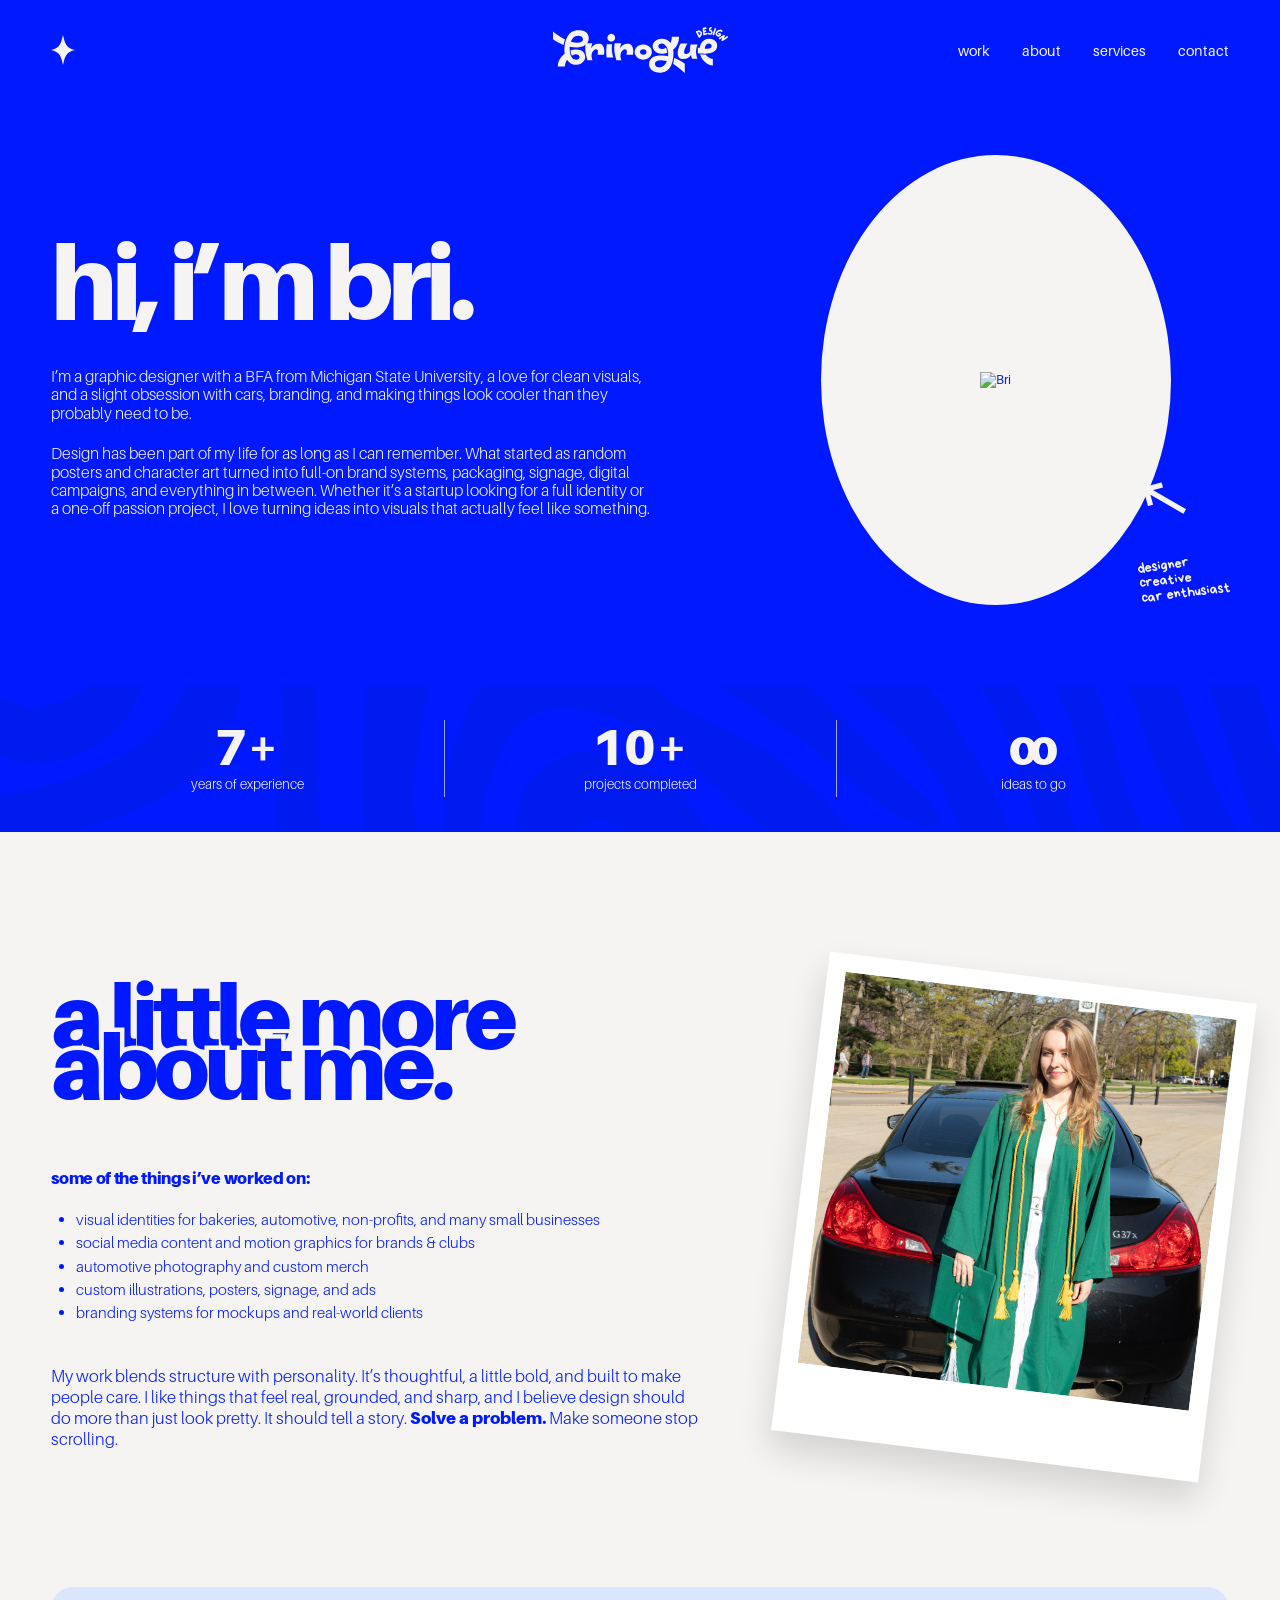
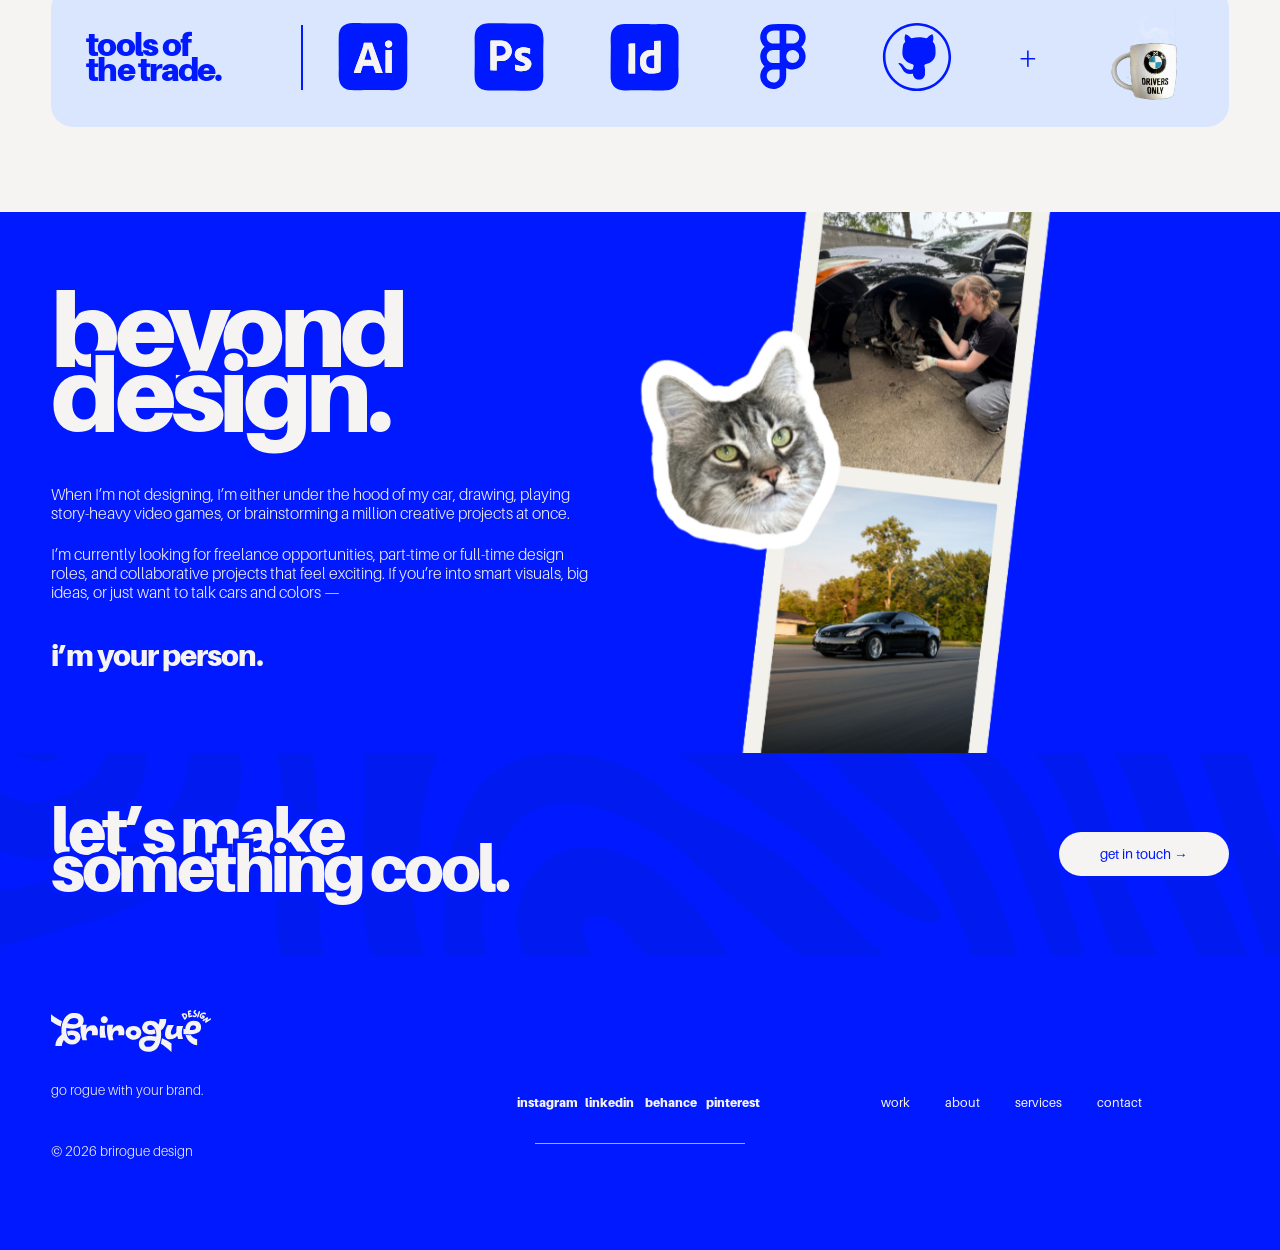
==== commit 9f614e0b: "Update about.html" ====
--- a/about.html
+++ b/about.html
@@ -76,8 +76,8 @@
             <div class="about-portrait-area">
 
                 <div class="about-portrait-placeholder">
-                    portrait
-                </div>
+    <img src="images/bri.png" alt="Bri">
+</div>
 
                 <div class="about-arrow-placeholder">
                     ↖
@@ -295,15 +295,15 @@
             <h3>i’m your person.</h3>
 
         </div>
+        
+    <!-- photo strip -->
+
+         <div class="beyond-photo-strip">
+        <img src="images/aboutphotostrip.png" alt="">
+    </div>
 
     </div>
     <!-- END BEYOND GRID -->
-
-
-    <!-- PHOTO STRIP -->
-    <div class="beyond-photo-strip">
-        <img src="images/aboutphotostrip.png" alt="">
-    </div>
 
 </section>
 
--- a/css/style.css
+++ b/css/style.css
@@ -1336,6 +1336,8 @@
 ------------------------------ */
 
 .beyond-design {
+    position: relative;
+
     background: var(--blue);
     color: var(--off-white);
 
@@ -1404,7 +1406,7 @@
     position: absolute;
 
     top: 0;
-    right: 5%;
+    right: 15%;
     bottom: 0;
 
     height: 100%;
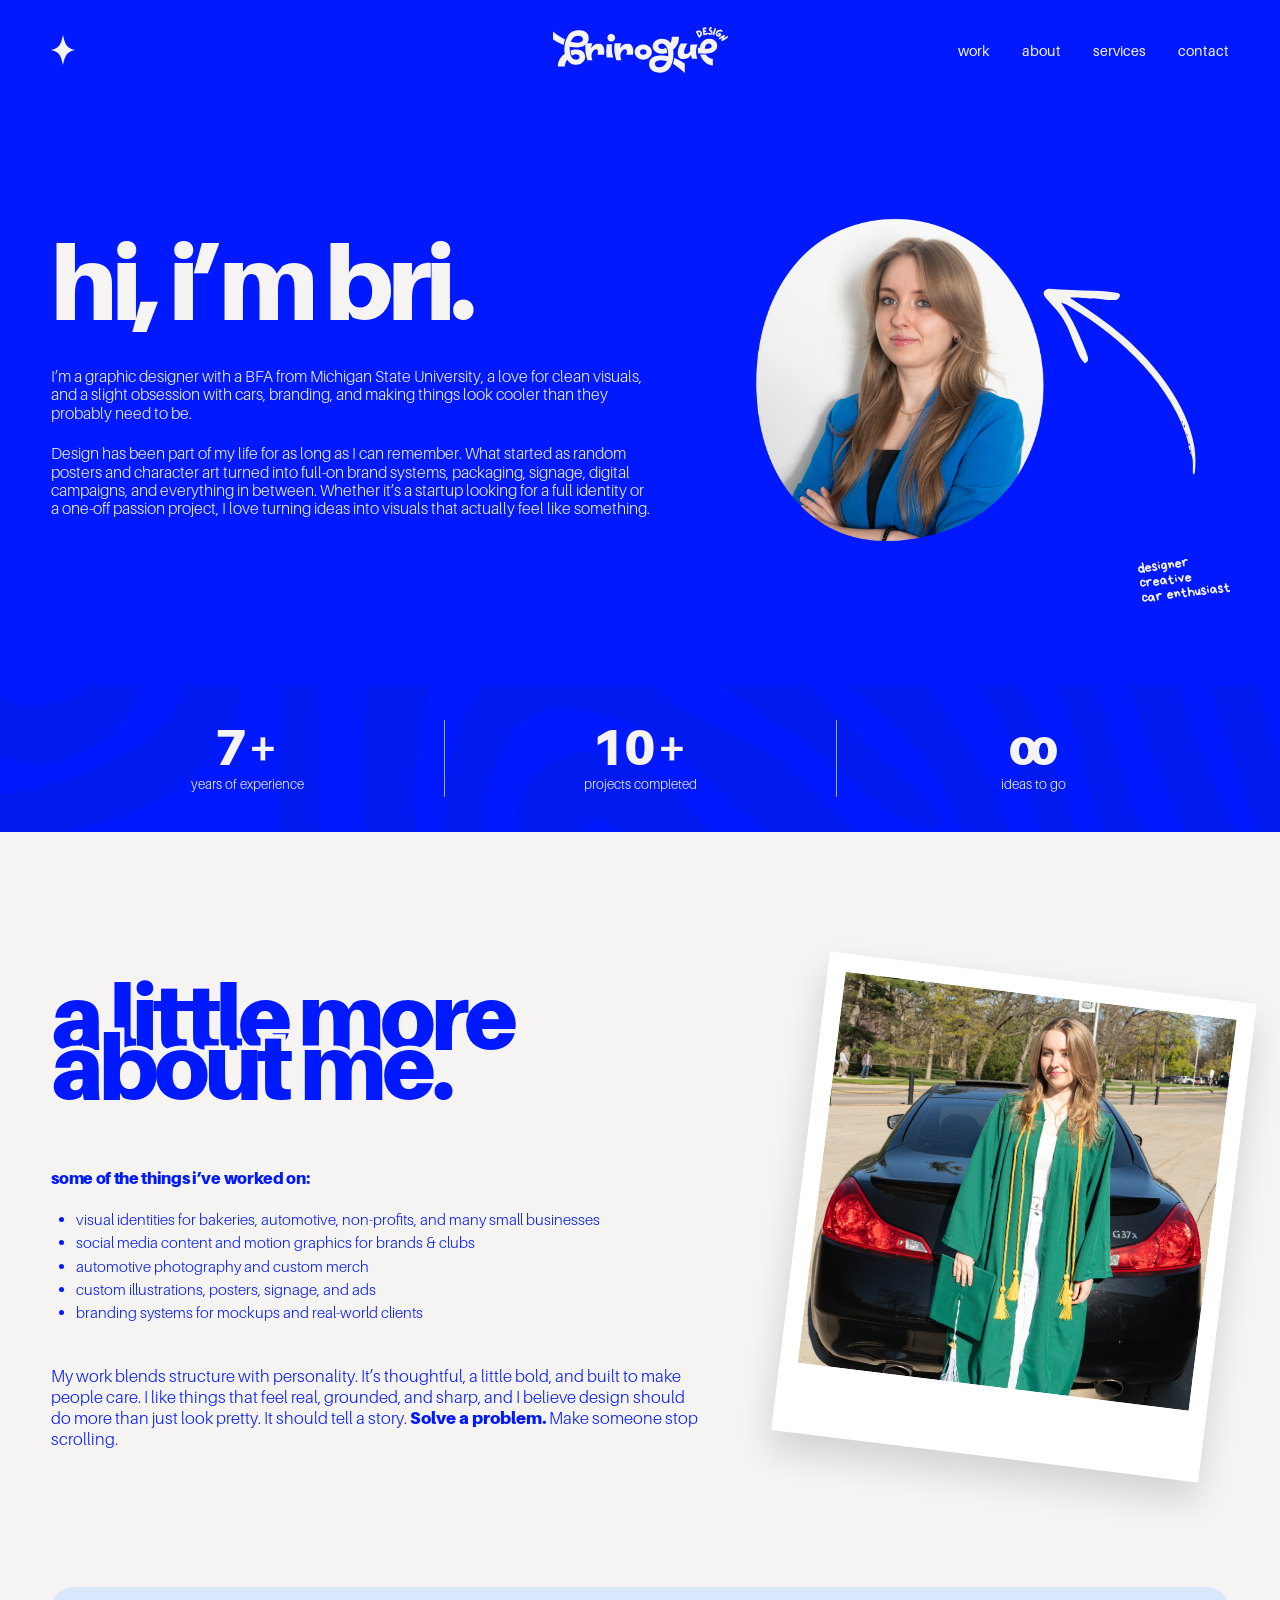
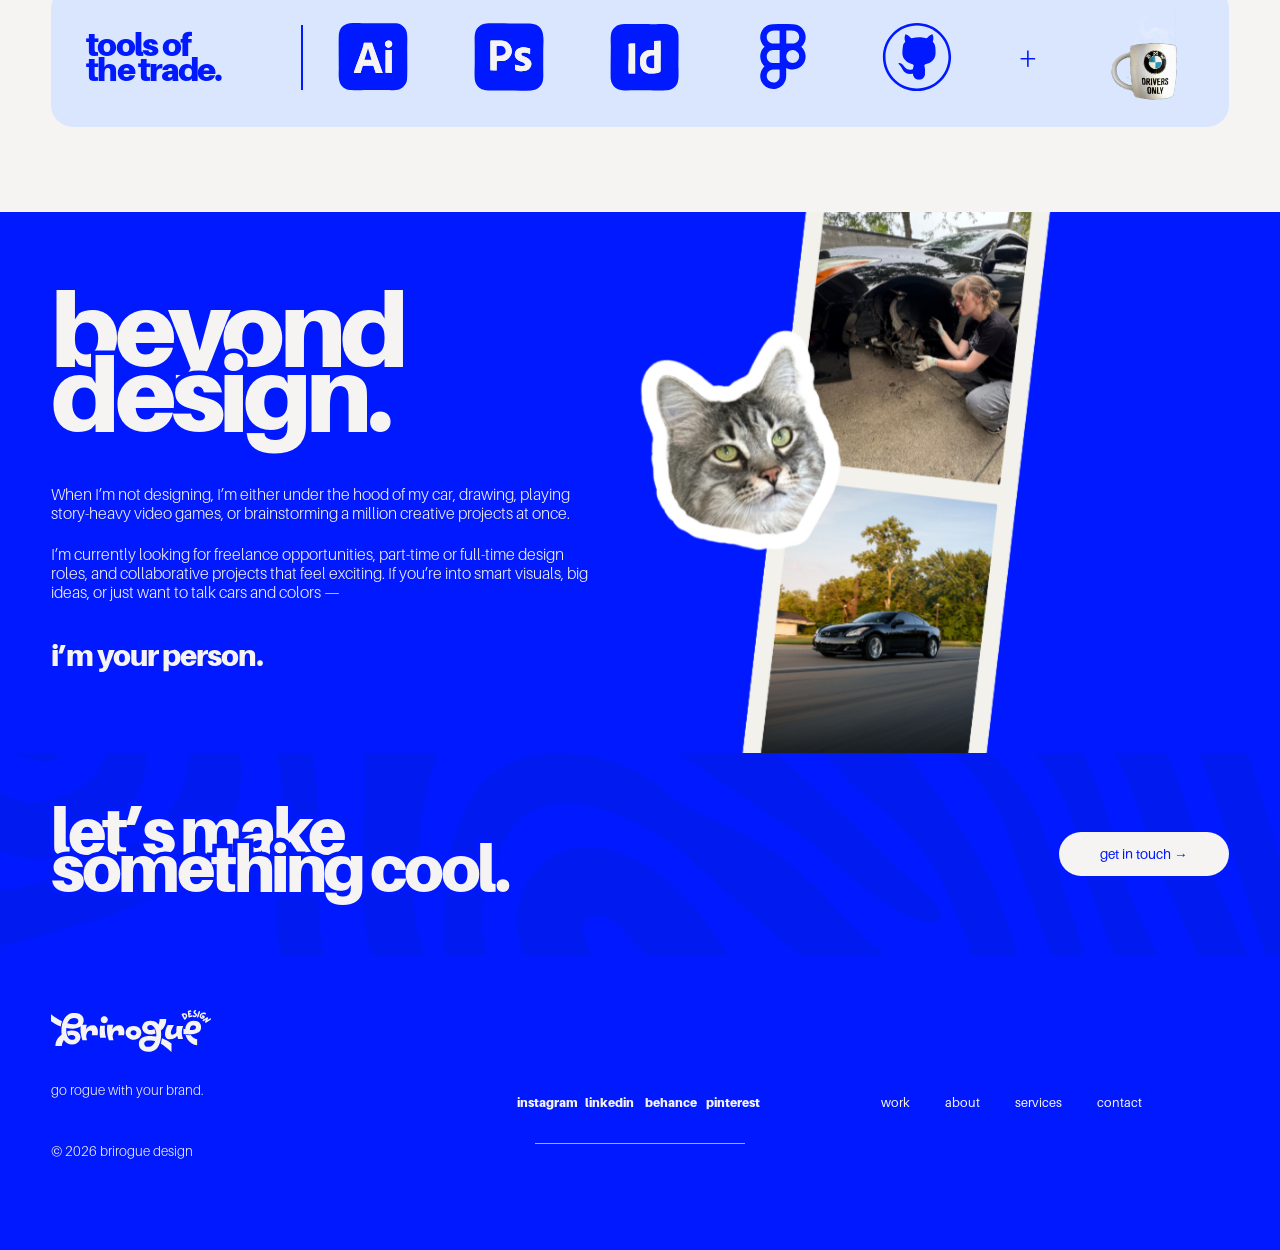
==== commit d9498154: "Update about.html" ====
--- a/about.html
+++ b/about.html
@@ -79,9 +79,11 @@
     <img src="images/bri.png" alt="Bri">
 </div>
 
-                <div class="about-arrow-placeholder">
-                    ↖
-                </div>
+                <img
+    class="about-arrow"
+    src="images/arrow.svg"
+    alt=""
+>
 
                 <p class="about-handwriting">
                     designer<br>
--- a/css/style.css
+++ b/css/style.css
@@ -332,25 +332,26 @@
 }
 
 
-/* PLACEHOLDER FOR STAMP */
-
-.graphic-placeholder {
+/* ------------------------------
+   WHY — CIRCULAR GRAPHIC
+------------------------------ */
+
+.why-circle {
     display: flex;
     align-items: center;
     justify-content: center;
 
-    border: 2px dashed var(--blue);
-
-    font-size: 0.7rem;
-}
-
-.circle-placeholder {
-    width: 210px;
-    aspect-ratio: 1;
-
-    justify-self: center;
-
-    border-radius: 50%;
+    width: 100%;
+    height: 100%;
+}
+
+.why-circle img {
+    display: block;
+
+    width: clamp(220px, 18vw, 320px);
+    height: auto;
+
+    object-fit: contain;
 }
 
 
@@ -1025,19 +1026,24 @@
 }
 
 .about-portrait-placeholder {
-    width: 350px;
-    height: 450px;
-
-    border-radius: 50%;
-
-    background: var(--off-white);
-    color: var(--blue);
+    width: 100%;
+    background: none;
+    border: none;
+    border-radius: 0;
 
     display: flex;
     align-items: center;
     justify-content: center;
-
-    font-size: .8rem;
+}
+
+.about-portrait-placeholder img {
+    display: block;
+
+    width: 120%;
+    max-width: none;
+    height: auto;
+
+    object-fit: contain;
 }
 
 .about-arrow-placeholder {
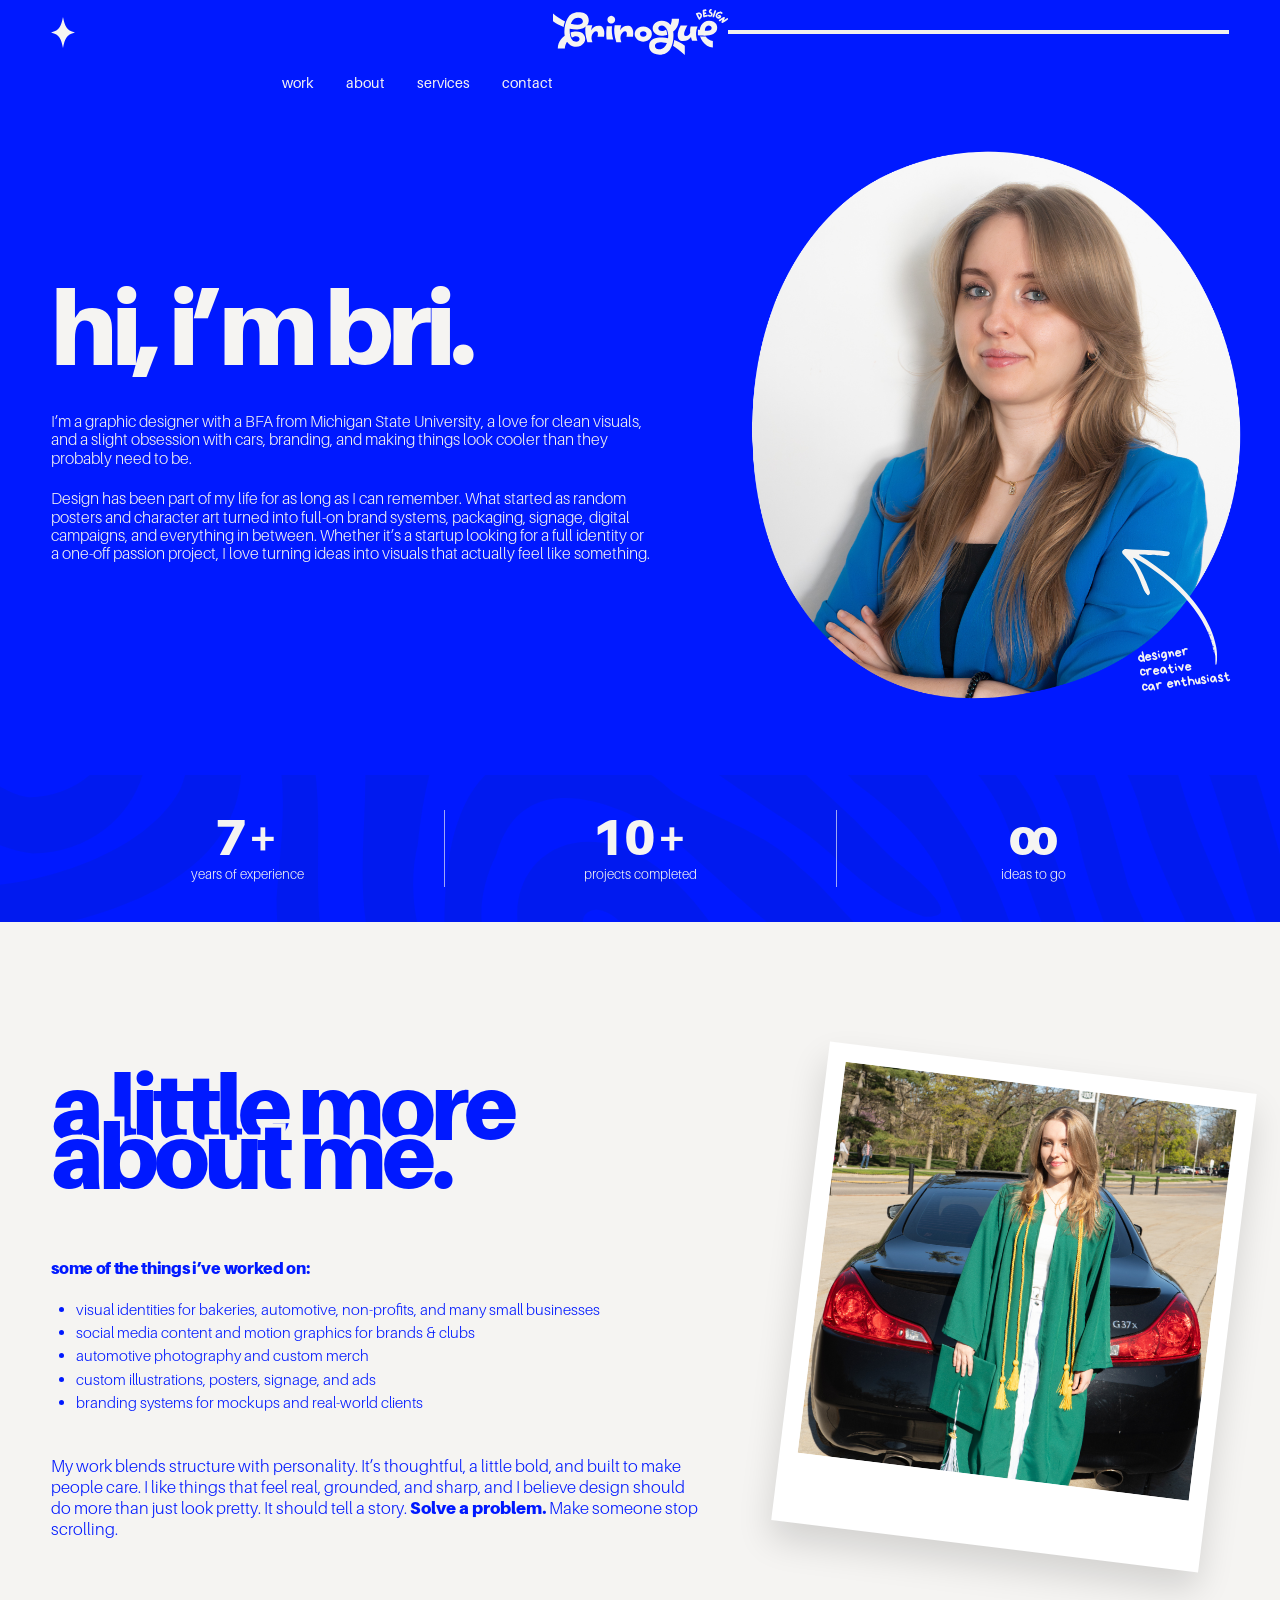
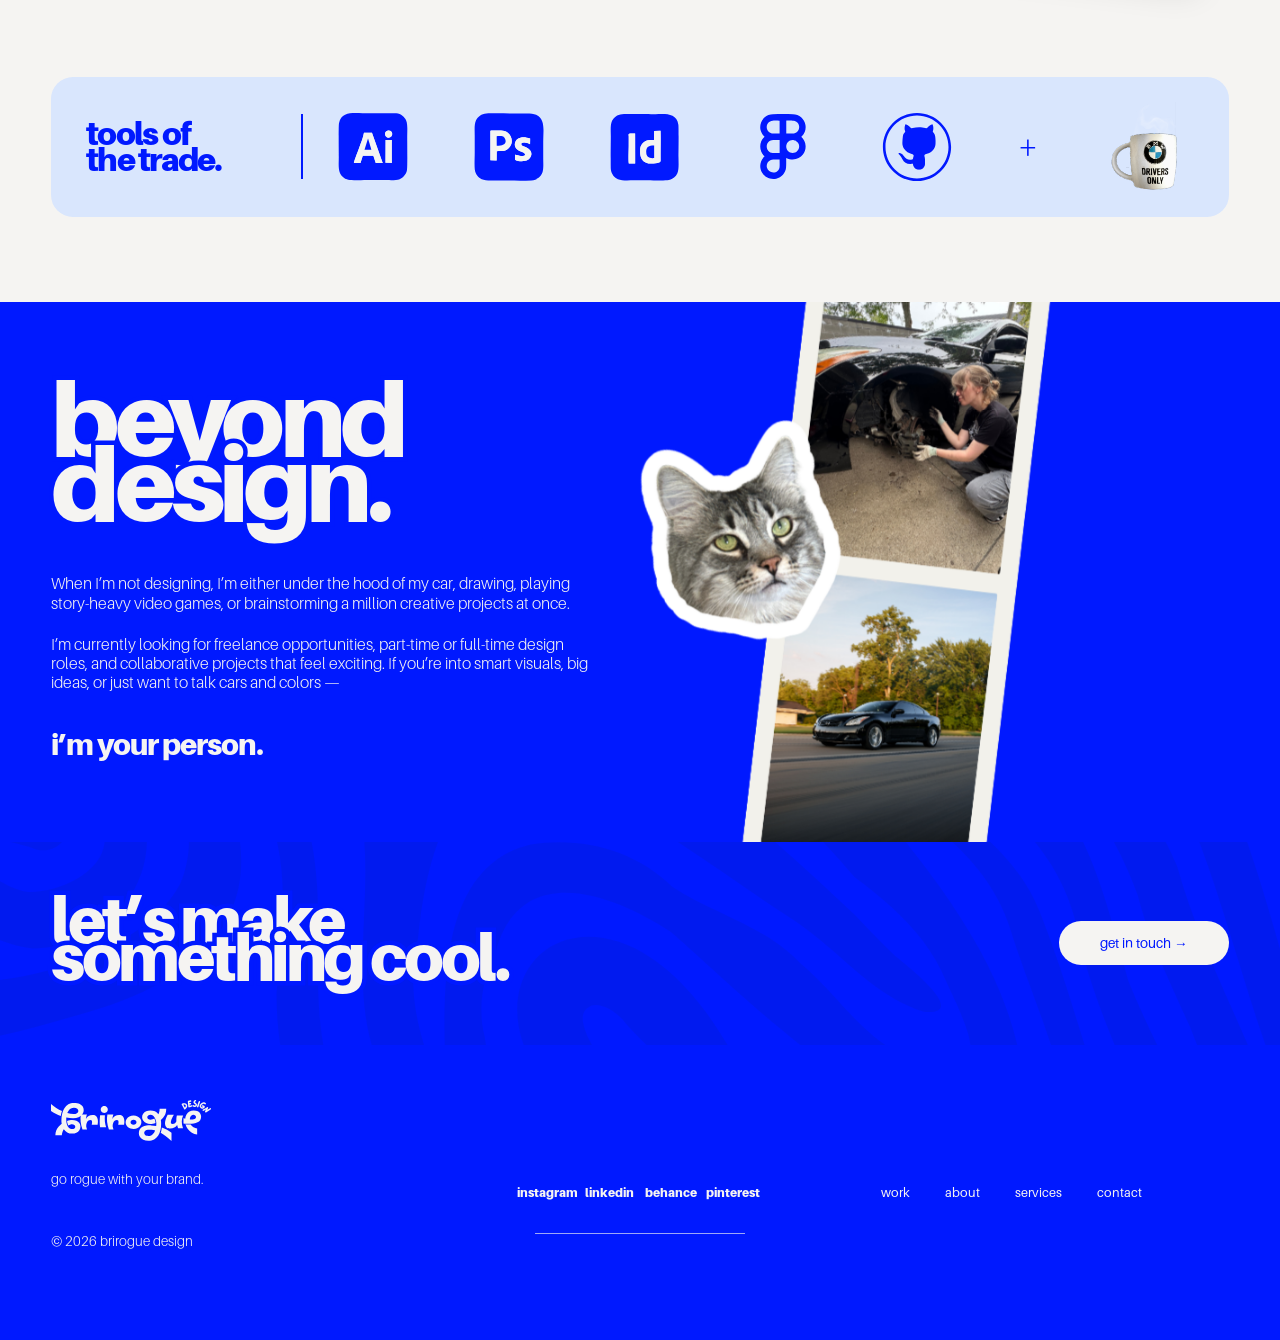
==== commit 7bd50e41: "Update about.html" ====
--- a/about.html
+++ b/about.html
@@ -36,6 +36,18 @@
                 <img src="images/logo-white.svg" alt="BriRogue Design">
             </a>
 
+        <!-- MOBILE MENU BUTTON -->
+            <button
+                class="nav-toggle"
+                type="button"
+                aria-label="Open menu"
+                aria-expanded="false"
+            >
+                <span></span>
+                <span></span>
+                <span></span>
+            </button>
+            
             <div class="nav-links">
                 <a href="work.html">work</a>
                 <a href="about.html">about</a>
--- a/css/style.css
+++ b/css/style.css
@@ -165,6 +165,8 @@
 /* NAV */
 
 .nav {
+    position: relative;
+    z-index: 10;
     height: 100px;
 
     display: grid;
@@ -1046,13 +1048,20 @@
     object-fit: contain;
 }
 
-.about-arrow-placeholder {
+/* ------------------------------
+   ABOUT HERO — ARROW
+------------------------------ */
+
+.about-arrow {
     position: absolute;
-    right: 8%;
-    bottom: 80px;
-
-    font-size: 4rem;
-    transform: rotate(-15deg);
+
+    width: 120px;
+    height: auto;
+
+    right: -2%;
+    bottom: 7%;
+
+    z-index: 3;
 }
 
 .about-handwriting {
@@ -3349,6 +3358,9 @@
 ------------------------------ */
 
 .work-hero {
+    position: relative;
+    overflow: hidden;
+
     background: var(--blue);
     color: var(--off-white);
 }
@@ -3356,6 +3368,28 @@
 .work-hero-content {
     padding-top: 85px;
     padding-bottom: 75px;
+}
+/* ------------------------------
+   WORK HERO — HALF TOPO PATTERN
+------------------------------ */
+
+.work-hero::before {
+    content: "";
+
+    position: absolute;
+    top: 0;
+    right: 0;
+
+    width: 50%;
+    height: 100%;
+
+    background-image: url("../images/topo-pattern-half.svg");
+    background-repeat: no-repeat;
+    background-position: right center;
+    background-size: auto 100%;
+
+    pointer-events: none;
+    z-index: 0;
 }
 
 .work-hero h1 {
@@ -3503,7 +3537,35 @@
     transition: transform .3s ease;
 }
 
-
+/* ------------------------------
+   PROJECT IMAGE — REAL PHOTO
+------------------------------ */
+
+.work-project-image {
+    width: 100%;
+    aspect-ratio: 1.5 / 1;
+
+    border-radius: 20px;
+    overflow: hidden;
+
+    transition: transform .3s ease;
+}
+
+.work-project-image img {
+    display: block;
+
+    width: 100%;
+    height: 100%;
+
+    object-fit: cover;
+}
+
+
+/* little hover movement */
+
+.work-project-link:hover .work-project-image {
+    transform: translateY(-5px);
+}
 /* little hover movement */
 
 .work-project-link:hover .work-image-placeholder {
@@ -3743,3 +3805,291 @@
     position: relative;
     z-index: 1;
 }
+
+/* ==================================================
+   PHOTOGRAPHY PAGE
+================================================== */
+
+
+/* ------------------------------
+   PHOTOGRAPHY HERO
+------------------------------ */
+
+.photo-hero {
+    background: var(--blue);
+    color: var(--off-white);
+}
+
+.photo-hero-content {
+    min-height: 520px;
+
+    display: grid;
+    grid-template-columns: 1.15fr .85fr;
+    align-items: center;
+    gap: 80px;
+
+    padding-top: 70px;
+    padding-bottom: 80px;
+}
+
+.photo-hero-copy h1 {
+    font-size: clamp(6rem, 9vw, 10rem);
+    line-height: .78;
+}
+
+.photo-hero-copy p {
+    width: 480px;
+    max-width: 100%;
+
+    margin-top: 45px;
+
+    font-size: 1.15rem;
+    line-height: 1.25;
+}
+
+
+/* FUTURE HERO IMAGE */
+
+.photo-hero-image-placeholder {
+    width: 100%;
+    height: 370px;
+
+    border: 2px dashed var(--off-white);
+    border-radius: 20px;
+
+    display: flex;
+    align-items: center;
+    justify-content: center;
+
+    font-size: .8rem;
+    opacity: .65;
+}
+
+
+
+/* ------------------------------
+   PHOTOGRAPHY GALLERY
+------------------------------ */
+
+.photo-gallery-section {
+    background: var(--off-white);
+
+    padding-top: 70px;
+    padding-bottom: 100px;
+}
+
+
+/*
+   Masonry-style gallery.
+   Photos keep their original proportions.
+*/
+
+.photo-gallery {
+    column-count: 3;
+    column-gap: 10px;
+}
+
+.photo-gallery-item {
+    display: inline-block;
+
+    width: 100%;
+    margin-bottom: 10px;
+
+    break-inside: avoid;
+}
+
+.photo-gallery-item img {
+    display: block;
+
+    width: 100%;
+    height: auto;
+}
+
+
+/* TEMPORARY PLACEHOLDERS */
+
+.photo-placeholder {
+    display: inline-flex;
+
+    width: 100%;
+    margin-bottom: 10px;
+
+    align-items: center;
+    justify-content: center;
+
+    break-inside: avoid;
+
+    background: var(--light-periwinkle);
+    color: var(--blue);
+
+    font-size: .8rem;
+}
+
+.photo-placeholder.landscape {
+    aspect-ratio: 16 / 10;
+}
+
+.photo-placeholder.portrait {
+    aspect-ratio: 4 / 5;
+}
+
+.photo-placeholder.square {
+    aspect-ratio: 1 / 1;
+}
+
+/* ==================================================
+   TURBO EASTER EGG
+================================================== */
+
+/* make star behave like a button without looking like one */
+
+.turbo-trigger {
+    background: none;
+    border: none;
+    padding: 0;
+
+    cursor: pointer;
+}
+
+
+/* darkened background */
+
+.turbo-popup {
+    position: fixed;
+    inset: 0;
+
+    display: flex;
+    align-items: center;
+    justify-content: center;
+
+    padding: 30px;
+
+    background: rgba(0, 0, 0, .25);
+
+    opacity: 0;
+    visibility: hidden;
+
+    z-index: 9999;
+
+    transition:
+        opacity .2s ease,
+        visibility .2s ease;
+}
+
+
+/* show popup */
+
+.turbo-popup.show {
+    opacity: 1;
+    visibility: visible;
+}
+
+
+/* actual popup card */
+
+.turbo-card {
+    position: relative;
+
+    width: min(380px, 90vw);
+
+    padding: 18px 18px 25px;
+
+    background: var(--off-white);
+    border-radius: 22px;
+
+    text-align: center;
+
+    transform: scale(.6) rotate(-4deg);
+    opacity: 0;
+}
+
+
+/* POP */
+
+.turbo-popup.show .turbo-card {
+    animation: turbo-pop .45s cubic-bezier(.34, 1.56, .64, 1) forwards;
+}
+
+
+/* cat */
+
+.turbo-image {
+    display: block;
+
+    width: 100%;
+    height: auto;
+
+    border-radius: 14px;
+}
+
+
+/* meow */
+
+.turbo-meow {
+    margin-top: 15px;
+
+    color: var(--blue);
+
+    font-family: "Bryndan Write", sans-serif;
+    font-size: 2rem;
+    line-height: 1;
+}
+
+
+/* close button */
+
+.turbo-close {
+    position: absolute;
+
+    top: 8px;
+    right: 10px;
+
+    width: 34px;
+    height: 34px;
+
+    display: flex;
+    align-items: center;
+    justify-content: center;
+
+    border: none;
+    border-radius: 50%;
+
+    background: var(--blue);
+    color: var(--off-white);
+
+    font-family: "Aileron", Arial, sans-serif;
+    font-size: 1.4rem;
+    line-height: 1;
+
+    cursor: pointer;
+
+    z-index: 2;
+
+    transition: transform .2s ease;
+}
+
+.turbo-close:hover {
+    transform: rotate(10deg) scale(1.08);
+}
+
+
+/* pop animation */
+
+@keyframes turbo-pop {
+
+    0% {
+        transform: scale(.6) rotate(-4deg);
+        opacity: 0;
+    }
+
+    70% {
+        transform: scale(1.06) rotate(1deg);
+        opacity: 1;
+    }
+
+    100% {
+        transform: scale(1) rotate(0);
+        opacity: 1;
+    }
+
+}
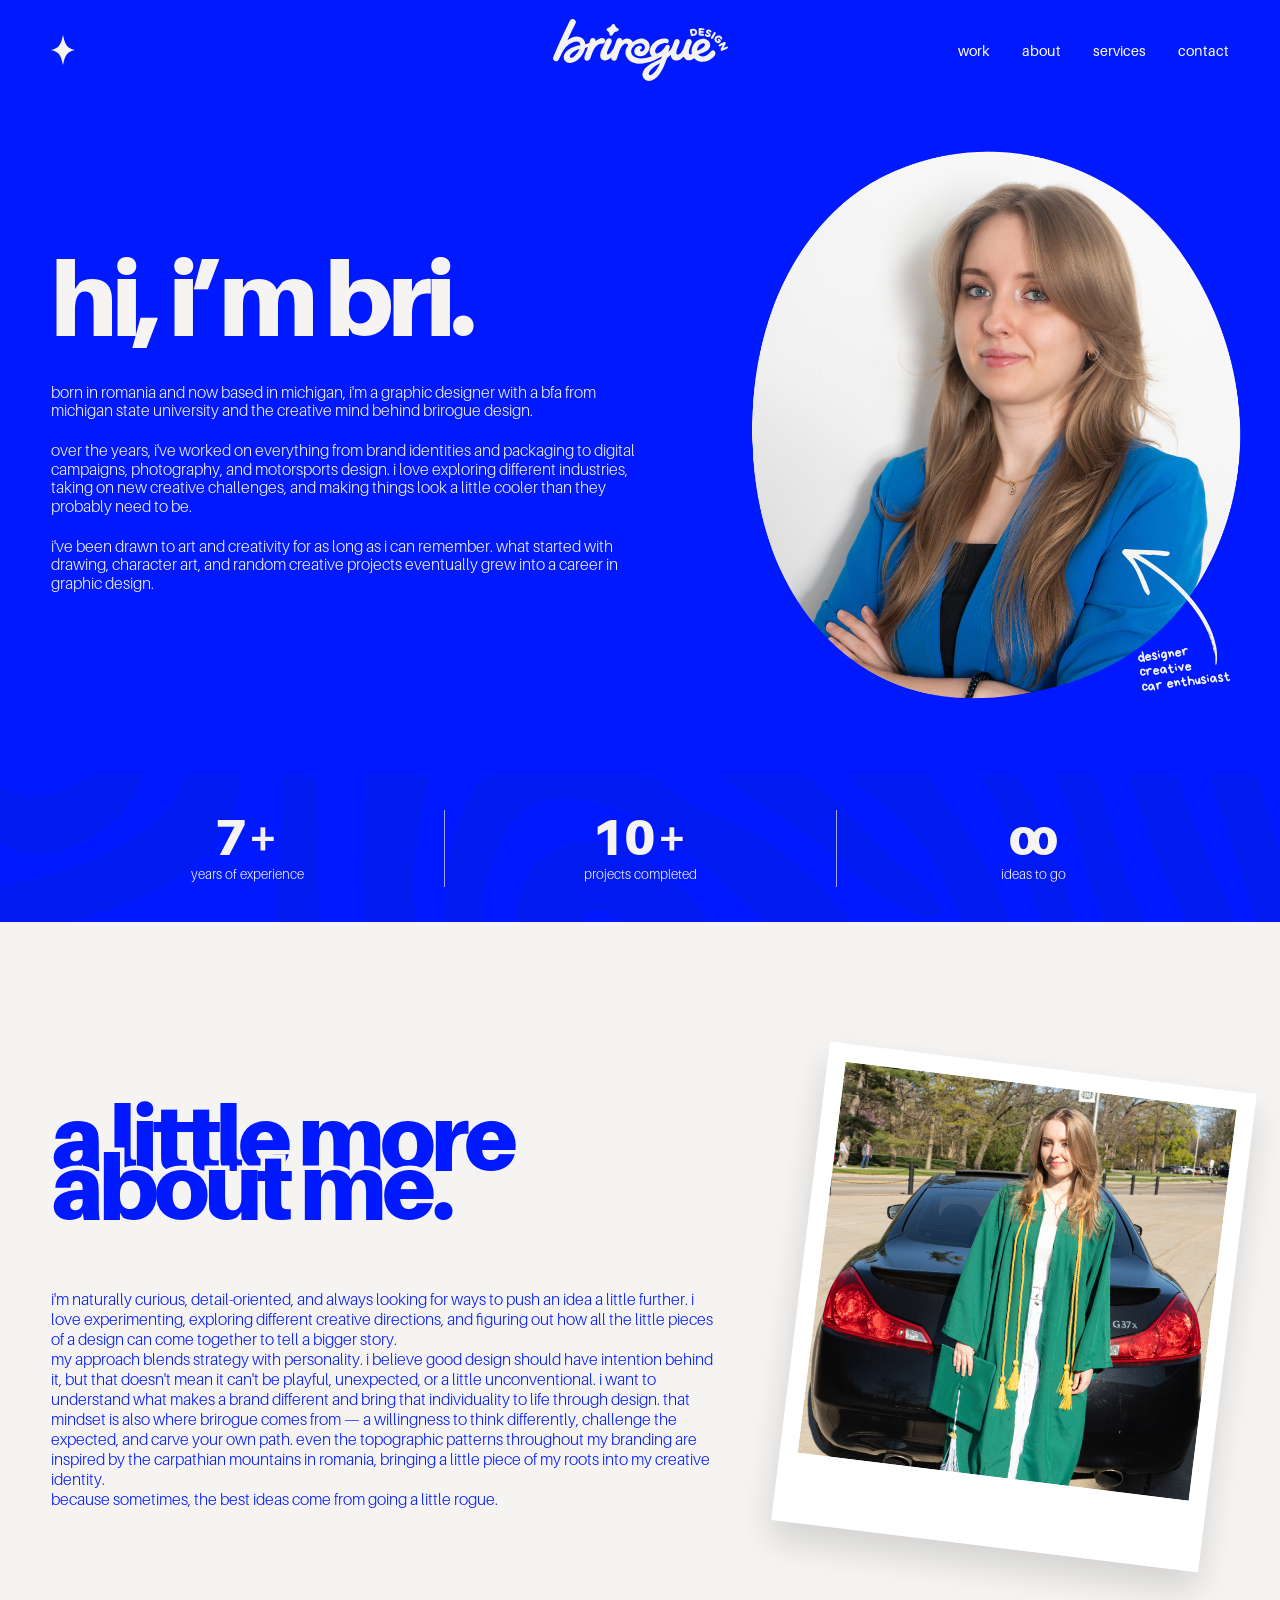
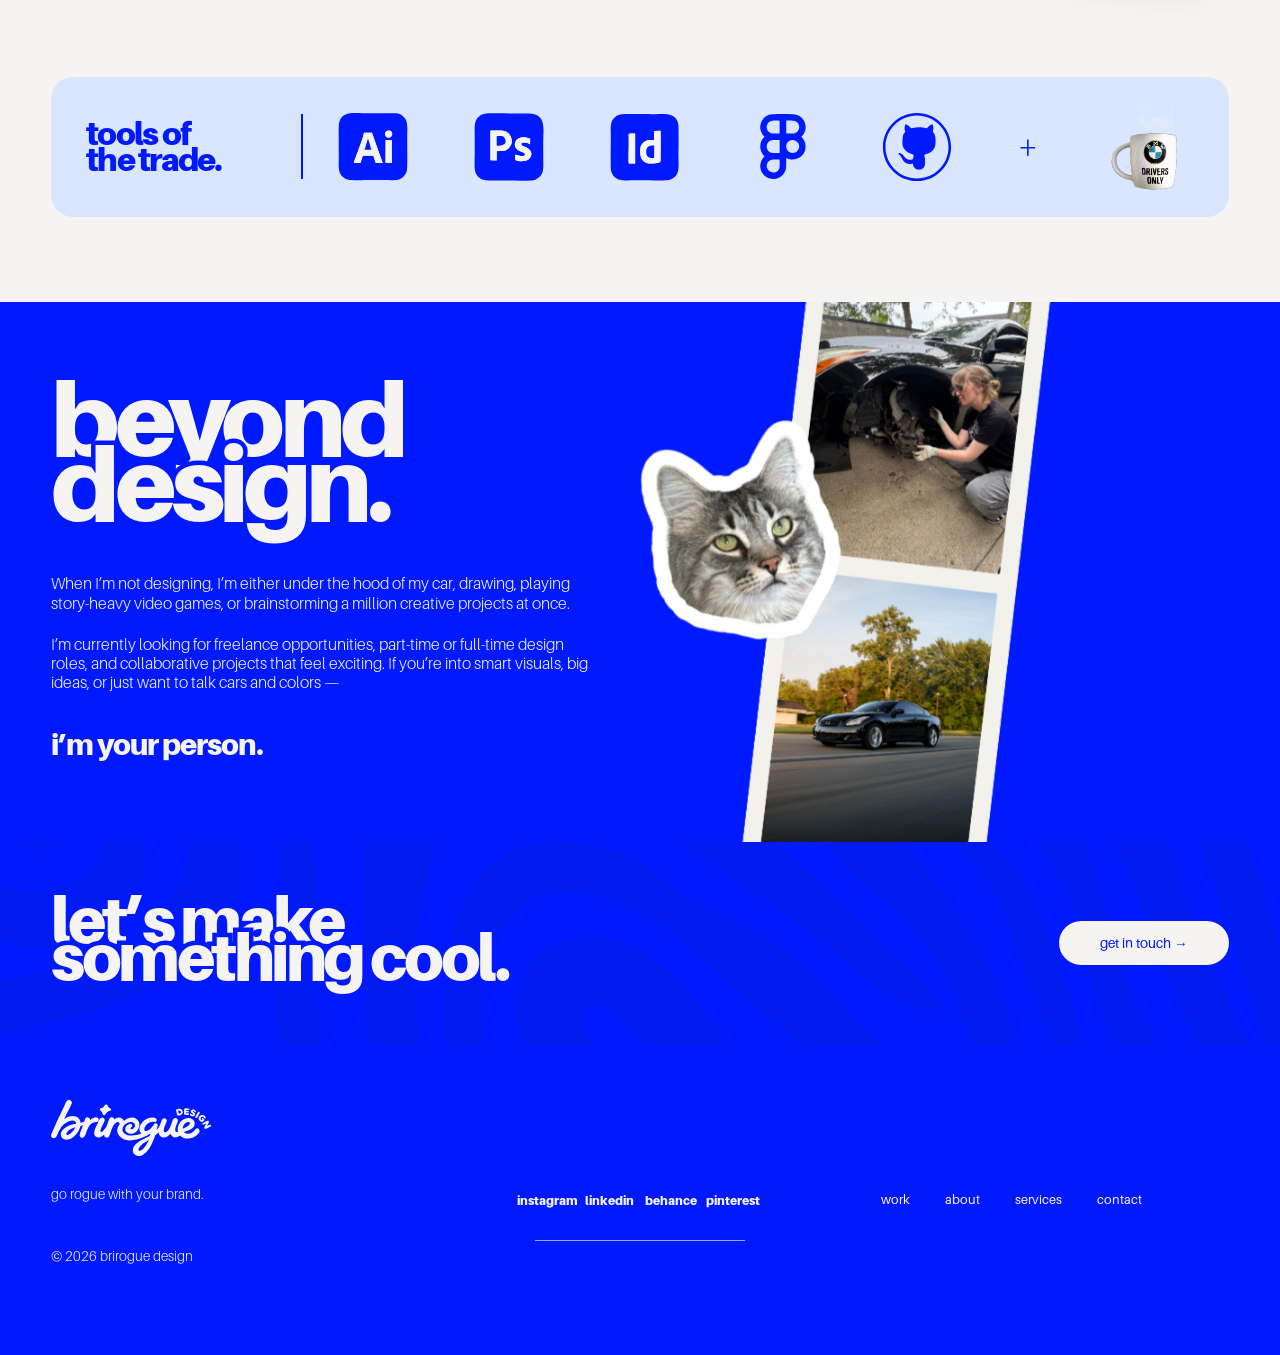
==== commit e958be97: "Update about.html" ====
--- a/about.html
+++ b/about.html
@@ -66,19 +66,21 @@
                 <h1>hi, i’m bri.</h1>
 
                 <p>
-                    I’m a graphic designer with a BFA from Michigan State
-                    University, a love for clean visuals, and a slight obsession
-                    with cars, branding, and making things look cooler than they
-                    probably need to be.
-                </p>
-
-                <p>
-                    Design has been part of my life for as long as I can remember.
-                    What started as random posters and character art turned into
-                    full-on brand systems, packaging, signage, digital campaigns,
-                    and everything in between. Whether it’s a startup looking for
-                    a full identity or a one-off passion project, I love turning
-                    ideas into visuals that actually feel like something.
+                born in romania and now based in michigan, 
+                i'm a graphic designer with a bfa from michigan state university 
+                and the creative mind behind brirogue design.</p>
+
+                <p>
+                over the years, i've worked on everything from brand identities 
+                and packaging to digital campaigns, photography, and motorsports design. 
+                i love exploring different industries, taking on new creative challenges, 
+                and making things look a little cooler than they probably need to be.
+                </p>
+
+                <p>
+                i've been drawn to art and creativity for as long as i can remember. 
+                what started with drawing, character art, and random creative projects 
+                eventually grew into a career in graphic design.
                 </p>
 
             </div>
@@ -158,42 +160,26 @@
 
             <div class="about-experience">
 
-                <h3>some of the things i’ve worked on:</h3>
-
-                <ul>
-                    <li>
-                        visual identities for bakeries, automotive,
-                        non-profits, and many small businesses
-                    </li>
-
-                    <li>
-                        social media content and motion graphics
-                        for brands &amp; clubs
-                    </li>
-
-                    <li>
-                        automotive photography and custom merch
-                    </li>
-
-                    <li>
-                        custom illustrations, posters, signage,
-                        and ads
-                    </li>
-
-                    <li>
-                        branding systems for mockups and real-world clients
-                    </li>
-                </ul>
-
-            </div>
-
-            <p class="about-philosophy">
-                My work blends structure with personality. It’s thoughtful,
-                a little bold, and built to make people care. I like things
-                that feel real, grounded, and sharp, and I believe design
-                should do more than just look pretty. It should tell a story.
-                <strong>Solve a problem.</strong> Make someone stop scrolling.
-            </p>
+                <p>
+                i'm naturally curious, detail-oriented, and always looking for ways to push an 
+                idea a little further. i love experimenting, exploring different creative directions, 
+                and figuring out how all the little pieces of a design can come together to tell a bigger story.
+                </p>
+                <p>
+                my approach blends strategy with personality. i believe good design should have intention behind 
+                it, but that doesn't mean it can't be playful, unexpected, or a little unconventional. i want to 
+                understand what makes a brand different and bring that individuality to life through design.
+                that mindset is also where brirogue comes from — a willingness to think differently, challenge 
+                the expected, and carve your own path. even the topographic patterns throughout my branding are 
+                inspired by the carpathian mountains in romania, bringing a little piece of my roots into my creative identity.
+                </p>
+                <p>
+                because sometimes, the best ideas come from going a little rogue.
+                </p>
+                
+            </div>
+
+        
 
         </div>
 
@@ -383,6 +369,40 @@
     </div>
 </footer>
 
+    <script>
+    const navToggle = document.querySelector(".nav-toggle");
+    const nav = document.querySelector(".nav");
+
+    if (navToggle && nav) {
+
+        navToggle.addEventListener("click", () => {
+
+            const isOpen = nav.classList.toggle("nav-open");
+
+            navToggle.setAttribute(
+                "aria-expanded",
+                isOpen
+            );
+
+        });
+
+        document.querySelectorAll(".nav-links a").forEach(link => {
+
+            link.addEventListener("click", () => {
+
+                nav.classList.remove("nav-open");
+
+                navToggle.setAttribute(
+                    "aria-expanded",
+                    "false"
+                );
+
+            });
+
+        });
+
+    }
+</script>
 
 </body>
 </html>
--- a/css/style.css
+++ b/css/style.css
@@ -239,7 +239,7 @@
     -webkit-text-stroke: 9px var(--blue);
     paint-order: stroke fill;
 
-    line-height: 0.72;
+    line-height: 0.80;
 }
 
 .hero-title span:nth-child(1) {
@@ -248,12 +248,12 @@
 
 .hero-title span:nth-child(2) {
     z-index: 2;
-    transform: translateY(-12px);
+    transform: translateY(-20px);
 }
 
 .hero-title span:nth-child(3) {
     z-index: 3;
-    transform: translateY(-50px);
+    transform: translateY(-30px);
 }
 
 
@@ -261,7 +261,7 @@
     width: 470px;
     max-width: 100%;
 
-    margin-top: -15px;
+    margin-top: 40px;
 
     font-size: 1.15rem;
     line-height: 1.25;
@@ -335,7 +335,7 @@
 
 
 /* ------------------------------
-   WHY — CIRCULAR GRAPHIC
+   WHY â€” CIRCULAR GRAPHIC
 ------------------------------ */
 
 .why-circle {
@@ -647,327 +647,14 @@
    TABLET
 ================================================== */
 
-@media (max-width: 900px) and (min-width: 651px) {
-
-    :root {
-        --page-padding: 35px;
-    }
-
-    .logo img {
-        width: 145px;
-    }
-
-    .nav-links {
-        gap: 20px;
-        font-size: 0.8rem;
-    }
-
-    .hero h1 {
-        font-size: 7rem;
-    }
-
-    .why-grid {
-        grid-template-columns: 1fr 160px;
-        gap: 35px;
-    }
-
-    .circle-placeholder {
-        width: 150px;
-    }
-
-    .values-grid {
-        gap: 35px;
-    }
-}
+
 
 
 /* ==================================================
    PHONE
 ================================================== */
 
-@media (max-width: 650px) {
-
-    :root {
-        --page-padding: 20px;
-    }
-
-
-    /* -------------------------
-       MOBILE NAV
-    ------------------------- */
-
-    .nav {
-        height: 70px;
-
-        grid-template-columns: 35px 1fr;
-    }
-
-    .nav-sparkle {
-        justify-self: start;
-    }
-
-    .nav-sparkle img {
-        width: 17px;
-    }
-
-    .logo {
-        justify-self: end;
-    }
-
-    .logo img {
-        width: 105px;
-    }
-
-    .nav-links {
-        grid-column: 1 / -1;
-
-        justify-self: start;
-
-        width: 100%;
-
-        margin-top: 4px;
-
-        gap: 22px;
-
-        font-size: 0.72rem;
-    }
-
-
-    /* -------------------------
-       MOBILE HERO
-    ------------------------- */
-
-    .hero {
-        min-height: 640px;
-    }
-
-    .hero-content {
-        justify-content: flex-start;
-
-        padding-top: 80px;
-        padding-bottom: 55px;
-    }
-
-    .hero h1 {
-        max-width: 100%;
-
-        font-size: clamp(4.4rem, 21vw, 6rem);
-        line-height: 0.7;
-    }
-
-    .hero-description {
-        width: 310px;
-
-        margin-top: 35px;
-
-        font-size: 0.95rem;
-        line-height: 1.25;
-    }
-
-    .hero .button {
-        min-width: 155px;
-        height: 40px;
-
-        margin-top: 28px;
-
-        font-size: 0.75rem;
-    }
-
-
-    /* -------------------------
-       MOBILE WHY
-    ------------------------- */
-
-    .why {
-        padding-top: 60px;
-        padding-bottom: 60px;
-    }
-
-    .why-grid {
-        display: flex;
-        flex-direction: column;
-
-        gap: 35px;
-
-        align-items: stretch;
-    }
-
-    .why-copy h2 {
-        margin-bottom: 35px;
-
-        font-size: clamp(3.5rem, 16vw, 4.8rem);
-        line-height: 0.86;
-    }
-
-    .why-copy p {
-        width: 100%;
-
-        margin-top: 20px;
-
-        font-size: 0.95rem;
-        line-height: 1.3;
-    }
-
-    .circle-placeholder {
-        width: 125px;
-
-        align-self: flex-end;
-    }
-
-
-    /* -------------------------
-       MOBILE FEATURED WORK
-    ------------------------- */
-
-    .work {
-        padding-top: 55px;
-        padding-bottom: 60px;
-    }
-
-    .section-heading-row {
-        align-items: flex-end;
-
-        margin-bottom: 35px;
-    }
-
-    .section-heading-row h2 {
-        font-size: clamp(3.3rem, 15vw, 4.5rem);
-        line-height: 0.86;
-    }
-
-    .section-heading-row .button {
-        min-width: 110px;
-        height: 34px;
-
-        padding: 0 14px;
-
-        font-size: 0.65rem;
-    }
-
-    .project-grid {
-        grid-template-columns: 1fr;
-
-        gap: 18px;
-    }
-
-    .project-card {
-        border-radius: 16px;
-    }
-
-    .project-image {
-        aspect-ratio: 4 / 3;
-    }
-
-    .project-info {
-        min-height: 50px;
-
-        font-size: 0.8rem;
-    }
-
-
-    /* -------------------------
-       MOBILE VALUES
-    ------------------------- */
-
-    .values {
-        padding-top: 55px;
-        padding-bottom: 65px;
-    }
-
-    .values-grid {
-        grid-template-columns: 1fr;
-
-        gap: 55px;
-    }
-
-    .value-icon {
-        width: 90px;
-    }
-
-    .value h3 {
-        font-size: 1.4rem;
-    }
-
-    .value p {
-        max-width: 280px;
-
-        font-size: 0.95rem;
-    }
-
-
-    /* -------------------------
-       MOBILE CTA
-    ------------------------- */
-
-    .cta {
-        min-height: 390px;
-    }
-
-    .cta-sparkle {
-    width: 20px;
-    height: auto;
-
-    margin: 0 auto 12px;
-}
-
-    .cta h2 {
-        font-size: clamp(3.2rem, 15vw, 4.4rem);
-        line-height: 0.84;
-    }
-
-    .cta .button {
-        min-width: 175px;
-        height: 40px;
-
-        margin-top: 30px;
-
-        font-size: 0.72rem;
-    }
-
-
-    /* ==================================================
-   MOBILE FOOTER
-================================================== */
-
-.site-footer {
-    padding: 40px 0;
-}
-
-.site-footer-grid {
-    grid-template-columns: 1fr;
-    gap: 28px;
-}
-
-.footer-logo img {
-    width: 145px;
-}
-
-.footer-tagline {
-    margin-top: 18px;
-    font-size: .85rem;
-}
-
-.footer-copyright {
-    margin-top: 22px;
-    font-size: .7rem;
-}
-
-.footer-socials {
-    justify-content: flex-start;
-    flex-wrap: wrap;
-    gap: 12px 22px;
-
-    font-size: .75rem;
-}
-
-.footer-nav {
-    justify-content: flex-start;
-    flex-wrap: wrap;
-    gap: 12px 22px;
-
-    font-size: .78rem;
-}
-}
+
 
 /* ==================================================
    CUSTOM CURSOR
@@ -1049,7 +736,7 @@
 }
 
 /* ------------------------------
-   ABOUT HERO — ARROW
+   ABOUT HERO â€” ARROW
 ------------------------------ */
 
 .about-arrow {
@@ -1215,7 +902,7 @@
 /* polaroid */
 
 /* ------------------------------
-   ABOUT — POLAROID
+   ABOUT â€” POLAROID
 ------------------------------ */
 
 .about-polaroid-area {
@@ -1414,7 +1101,7 @@
 
 
 /* ------------------------------
-   ABOUT — BEYOND DESIGN PHOTO STRIP
+   ABOUT â€” BEYOND DESIGN PHOTO STRIP
 ------------------------------ */
 
 .beyond-photo-strip {
@@ -1492,329 +1179,10 @@
 
 
 /* ==================================================
-   ABOUT PAGE — MOBILE
-================================================== */
-
-@media (max-width: 650px) {
-
-    /* HERO */
-
-    .about-hero {
-        min-height: auto;
-    }
-
-    .about-hero-grid {
-        display: flex;
-        flex-direction: column;
-
-        gap: 25px;
-
-        min-height: auto;
-
-        padding-top: 80px;
-        padding-bottom: 45px;
-    }
-
-    .about-hero-copy {
-        width: 100%;
-    }
-
-    .about-hero-copy h1 {
-        font-size: clamp(4rem, 17vw, 5.5rem);
-        line-height: .8;
-
-        margin-bottom: 35px;
-    }
-
-    .about-hero-copy p {
-        width: 100%;
-
-        font-size: .9rem;
-        line-height: 1.2;
-
-        margin-top: 18px;
-    }
-
-
-    /* portrait */
-
-    .about-portrait-area {
-        width: 100%;
-
-        min-height: 390px;
-
-        justify-content: flex-end;
-    }
-
-    .about-portrait-placeholder {
-        width: 240px;
-        height: 310px;
-    }
-
-    .about-arrow-placeholder {
-        right: 35%;
-        bottom: 45px;
-
-        font-size: 3rem;
-    }
-
-    .about-handwriting {
-        right: 5px;
-        bottom: 0;
-
-        font-size: .75rem;
-    }
-
-
-
-    /* STATS */
-
-    .about-stats {
-        padding-top: 25px;
-        padding-bottom: 25px;
-    }
-
-    .stat {
-        padding: 0 10px;
-    }
-
-    .stat strong {
-        font-size: 2.2rem;
-    }
-
-    .stat span {
-        font-size: .65rem;
-    }
-
-
-
-    /* MORE ABOUT */
-
-    .about-more {
-        padding-top: 55px;
-        padding-bottom: 55px;
-    }
-
-    .about-more-grid {
-        display: flex;
-        flex-direction: column;
-
-        gap: 30px;
-
-        align-items: stretch;
-    }
-
-    .about-more-copy h2 {
-        font-size: clamp(3.5rem, 15vw, 4.5rem);
-        line-height: .8;
-
-        margin-bottom: 40px;
-    }
-
-    .about-experience h3 {
-        font-size: .85rem;
-    }
-
-    .about-experience ul {
-        font-size: .8rem;
-        line-height: 1.2;
-
-        margin-left: 18px;
-    }
-
-    .about-philosophy {
-        width: 100%;
-
-        margin-top: 35px;
-
-        font-size: .9rem;
-    }
-
-
-    /* polaroid */
-
-    .about-polaroid-area {
-        min-height: 330px;
-
-        justify-content: flex-end;
-    }
-
-    .polaroid-placeholder {
-        width: 210px;
-
-        padding: 10px 10px 45px;
-    }
-
-    .about-sparkles-placeholder {
-        top: -5px;
-        right: 5%;
-
-        font-size: 3rem;
-    }
-
-
-
-    /* ------------------------------
-   TOOLS OF THE TRADE
------------------------------- */
-
-.tools-strip {
-    margin-top: 70px;
-
-    width: calc(200% + 70px);
-    min-height: 135px;
-
-    background: var(--light-periwinkle);
-    border-radius: 22px;
-
-    padding: 25px 45px;
-
-    display: flex;
-    align-items: center;
-    gap: 40px;
-}
-
-.tools-strip h3 {
-    font-size: 2rem;
-    line-height: .8;
-
-    min-width: 200px;
-    flex-shrink: 0;
-}
-
-.tools-divider {
-    width: 2px;
-    height: 70px;
-
-    background: var(--blue);
-
-    flex-shrink: 0;
-}
-
-.tools-list {
-    flex: 1;
-
-    display: flex;
-    align-items: center;
-    justify-content: space-evenly;
-
-    gap: 25px;
-}
-
-.tools-list img {
-    display: block;
-
-    width: 70px;
-    height: 70px;
-
-    object-fit: contain;
-    flex-shrink: 0;
-}
-
-.tool-plus {
-    color: var(--blue);
-
-    font-family: "Aileron", Arial, sans-serif;
-    font-size: 2.2rem;
-    font-weight: 300;
-    line-height: 1;
-
-    flex-shrink: 0;
-}
-
-.tools-list .tool-mug {
-    width: 90px;
-    height: 90px;
-}
-
-
-    /* BEYOND DESIGN */
-
-    .beyond-design {
-        padding-top: 55px;
-        padding-bottom: 30px;
-    }
-
-    .beyond-grid {
-        display: flex;
-        flex-direction: column;
-
-        gap: 25px;
-
-        align-items: stretch;
-    }
-
-    .beyond-copy h2 {
-        font-size: clamp(4rem, 17vw, 5rem);
-        line-height: .75;
-
-        margin-bottom: 35px;
-    }
-
-    .beyond-copy p {
-        width: 100%;
-
-        font-size: .85rem;
-    }
-
-    .beyond-copy h3 {
-        margin-top: 28px;
-
-        font-size: 1.5rem;
-    }
-
-
-    /* collage */
-
-    .beyond-images {
-        width: 100%;
-        max-width: 340px;
-        height: 420px;
-
-        align-self: flex-end;
-    }
-
-    .beyond-photo {
-        width: 180px;
-        height: 230px;
-    }
-
-    .cat-placeholder {
-        width: 130px;
-        height: 115px;
-
-        top: 150px;
-    }
-
-
-
-    /* CTA */
-
-    .about-cta {
-        padding-top: 35px;
-        padding-bottom: 35px;
-    }
-
-    .about-cta-content {
-        gap: 20px;
-    }
-
-    .about-cta h2 {
-        font-size: clamp(2.7rem, 12vw, 3.6rem);
-        line-height: .78;
-    }
-
-    .about-cta .button {
-        min-width: 125px;
-
-        height: 36px;
-
-        padding: 0 15px;
-
-        font-size: .65rem;
-    }
-
-}
+   ABOUT PAGE â€” MOBILE
+================================================== */
+
+
 
 /* ==================================================
    CONTACT PAGE
@@ -2291,287 +1659,17 @@
 
 
 /* ==================================================
-   CONTACT PAGE — TABLET
-================================================== */
-
-@media (max-width: 900px) and (min-width: 651px) {
-
-    .contact-hero-grid {
-        gap: 40px;
-    }
-
-    .contact-intro h1 {
-        font-size: 5rem;
-    }
-
-    .contact-form-card {
-        padding: 30px;
-    }
-
-    .contact-note {
-        margin-left: 50px;
-    }
-
-    .contact-other-grid {
-        gap: 30px;
-    }
-
-    .other-contact-info {
-        padding-right: 25px;
-    }
-
-    .contact-quote-area {
-        padding-left: 30px;
-    }
-
-    .contact-quote-placeholder {
-        width: 280px;
-    }
-
-    .contact-footer-grid {
-        gap: 25px;
-    }
-
-}
-
-
-/* ==================================================
-   CONTACT PAGE — MOBILE
-================================================== */
-
-@media (max-width: 650px) {
-
-    /* HERO */
-
-    .contact-hero {
-        min-height: auto;
-    }
-
-    .contact-hero-grid {
-        display: flex;
-        flex-direction: column;
-
-        align-items: stretch;
-
-        gap: 55px;
-
-        padding-top: 90px;
-        padding-bottom: 50px;
-    }
-
-    .contact-intro h1 {
-        font-size: clamp(4.5rem, 19vw, 6rem);
-        line-height: .73;
-    }
-
-    .contact-rays-placeholder {
-        right: -40px;
-        top: 20px;
-
-        font-size: 2rem;
-    }
-
-    .contact-intro-copy {
-        margin-top: 40px;
-
-        font-size: 1.05rem;
-        line-height: 1.2;
-    }
-
-    .contact-note {
-        margin-top: 35px;
-        margin-left: 45%;
-
-        font-size: 1rem;
-    }
-
-
-    /* FORM */
-
-    .contact-form-card {
-        padding: 25px 20px;
-
-        border-radius: 22px;
-
-        max-width: none;
-    }
-
-    .form-row {
-        grid-template-columns: 1fr;
-
-        gap: 0;
-    }
-
-    .form-field {
-        margin-bottom: 22px;
-    }
-
-    .form-field label {
-        font-size: .8rem;
-    }
-
-    .form-field input,
-    .form-field select {
-        height: 52px;
-
-        font-size: .85rem;
-    }
-
-    .form-field textarea {
-        min-height: 130px;
-
-        font-size: .85rem;
-    }
-
-    .form-bottom {
-        flex-wrap: wrap;
-    }
-
-    .contact-submit {
-        width: 100%;
-        flex-basis: 100%;
-
-        height: 52px;
-
-        font-size: .85rem;
-    }
-
-    .form-note {
-        margin-left: auto;
-
-        font-size: .9rem;
-    }
-
-    .smiley-placeholder {
-        width: 45px;
-        height: 45px;
-    }
-
-
-    /* OTHER CONTACT */
-
-    .contact-other {
-        padding-top: 55px;
-        padding-bottom: 55px;
-    }
-
-    .contact-other-grid {
-        display: flex;
-        flex-direction: column;
-
-        align-items: stretch;
-    }
-
-    .other-contact-info {
-        padding-right: 0;
-    }
-
-    .other-contact-info h2 {
-        font-size: clamp(3.4rem, 15vw, 4.4rem);
-
-        margin-bottom: 40px;
-    }
-
-    .contact-links {
-        gap: 15px;
-    }
-
-    .contact-links a {
-        font-size: .85rem;
-    }
-
-    .contact-icon-placeholder {
-        width: 34px;
-        height: 34px;
-    }
-
-
-    /* QUOTE */
-
-    .contact-quote-area {
-        min-height: 250px;
-
-        margin-top: 50px;
-
-        padding-top: 45px;
-        padding-left: 0;
-
-        border-left: none;
-        border-top: 1px solid var(--blue);
-    }
-
-    .contact-quote-placeholder {
-        width: 280px;
-        height: 150px;
-
-        font-size: 1.5rem;
-    }
-
-    .quote-sparkle-placeholder {
-        left: 5px;
-        bottom: 0;
-
-        font-size: 3rem;
-    }
-
-
-    /* FOOTER */
-
-    .contact-footer {
-        padding-top: 45px;
-        padding-bottom: 30px;
-    }
-
-    .contact-footer-grid {
-        display: flex;
-        flex-direction: column;
-
-        align-items: stretch;
-
-        gap: 45px;
-    }
-
-    .footer-brand {
-        text-align: left;
-    }
-
-    .footer-brand img {
-        width: 130px;
-    }
-
-    .footer-brand p {
-        margin-bottom: 20px;
-    }
-
-    .footer-nav {
-        justify-content: flex-start;
-
-        flex-wrap: wrap;
-
-        gap: 20px;
-    }
-
-    .footer-socials {
-        justify-content: flex-start;
-
-        gap: 28px;
-    }
-
-    .footer-message {
-        justify-self: auto;
-
-        text-align: left;
-    }
-
-    .footer-badge {
-        width: fit-content;
-    }
-
-    .footer-message p {
-        margin-top: 20px;
-    }
-
-}
+   CONTACT PAGE â€” TABLET
+================================================== */
+
+
+
+
+/* ==================================================
+   CONTACT PAGE â€” MOBILE
+================================================== */
+
+
 
 /* ==================================================
    SERVICES PAGE
@@ -3060,293 +2158,17 @@
 
 
 /* ==================================================
-   SERVICES PAGE — TABLET
-================================================== */
-
-@media (max-width: 900px) and (min-width: 651px) {
-
-    .services-hero-grid {
-        gap: 40px;
-    }
-
-    .services-hero-copy h1 {
-        font-size: 6rem;
-    }
-
-    .services-polaroid-placeholder {
-        width: 220px;
-    }
-
-
-    .services-list-grid {
-        gap: 55px;
-    }
-
-    .services-list-intro h2 {
-        font-size: 5rem;
-    }
-
-
-    .brand-more-grid {
-        gap: 45px;
-    }
-
-    .brand-more-copy h2 {
-        font-size: 5rem;
-    }
-
-}
-
-
-/* ==================================================
-   SERVICES PAGE — MOBILE
-================================================== */
-
-@media (max-width: 650px) {
-
-
-    /* --------------------------
-       HERO
-    -------------------------- */
-
-    .services-hero {
-        min-height: auto;
-    }
-
-    .services-hero-grid {
-        display: grid;
-        grid-template-columns: 1fr .55fr;
-
-        gap: 15px;
-
-        align-items: center;
-
-        padding-top: 85px;
-        padding-bottom: 50px;
-    }
-
-    .services-hero-copy h1 {
-        font-size: clamp(4.2rem, 17vw, 5.5rem);
-        line-height: .72;
-
-        margin-bottom: 35px;
-    }
-
-    .services-hero-copy p {
-        width: 100%;
-
-        margin-top: 17px;
-
-        font-size: .82rem;
-        line-height: 1.15;
-    }
-
-    .services-hero-copy .button {
-        min-width: 145px;
-        height: 38px;
-
-        margin-top: 28px;
-
-        padding: 0 16px;
-
-        font-size: .65rem;
-    }
-
-
-    /* HERO POLAROID */
-
-    .services-hero-art {
-        min-height: 250px;
-
-        align-items: flex-start;
-        justify-content: flex-end;
-    }
-
-    .services-polaroid-placeholder {
-        width: 135px;
-
-        padding: 7px 7px 28px;
-
-        transform: rotate(11deg);
-    }
-
-    .services-polaroid-image {
-        font-size: .6rem;
-    }
-
-
-    /* --------------------------
-       SERVICES LIST
-    -------------------------- */
-
-    .services-list-section {
-        padding-top: 55px;
-        padding-bottom: 55px;
-    }
-
-    .services-list-grid {
-        display: grid;
-        grid-template-columns: .9fr 1.1fr;
-
-        gap: 25px;
-    }
-
-    .services-list-intro h2 {
-        font-size: clamp(3.6rem, 14vw, 4.7rem);
-        line-height: .72;
-    }
-
-    .services-list-intro p {
-        width: 100%;
-
-        margin-top: 35px;
-
-        font-size: .75rem;
-        line-height: 1.15;
-    }
-
-
-    /* ACCORDION */
-
-    .service-item summary {
-        min-height: 55px;
-
-        gap: 15px;
-    }
-
-    .service-item summary h3 {
-        font-size: .9rem;
-        line-height: .95;
-    }
-
-    .accordion-icon {
-        width: 14px;
-        height: 14px;
-    }
-
-    .accordion-icon::before,
-    .accordion-icon::after {
-        width: 10px;
-        height: 1px;
-    }
-
-    .service-details {
-        padding:
-            0
-            25px
-            15px
-            0;
-    }
-
-    .service-details p {
-        width: 100%;
-
-        font-size: .65rem;
-        line-height: 1.15;
-    }
-
-
-    /* --------------------------
-       BRAND DESERVES MORE
-    -------------------------- */
-
-    .brand-more {
-        padding-top: 60px;
-        padding-bottom: 60px;
-    }
-
-    .brand-more-grid {
-        display: grid;
-        grid-template-columns: .85fr 1.15fr;
-
-        gap: 20px;
-
-        align-items: center;
-    }
-
-    .brand-more-copy h2 {
-        font-size: clamp(3.5rem, 14vw, 4.6rem);
-        line-height: .72;
-    }
-
-    .brand-more-copy p {
-        width: 100%;
-
-        margin-top: 25px;
-
-        font-size: .72rem;
-        line-height: 1.15;
-    }
-
-    .brand-more-button {
-        min-width: 130px;
-        height: 36px;
-
-        margin-top: 28px;
-
-        padding: 0 14px;
-
-        font-size: .6rem;
-    }
-
-
-    /* COMPARISON */
-
-    .brand-comparison {
-        gap: 8px;
-    }
-
-    .comparison-card {
-        min-height: 250px;
-
-        padding: 8px;
-
-        border-radius: 10px;
-    }
-
-    .comparison-image-placeholder {
-        margin-bottom: 10px;
-    }
-
-    .comparison-card h3 {
-        font-size: .7rem;
-    }
-
-    .comparison-copy-placeholder {
-        margin-top: 10px;
-
-        font-size: .5rem;
-    }
-
-
-    /* --------------------------
-       CTA
-    -------------------------- */
-
-    .services-cta {
-        padding-top: 45px;
-        padding-bottom: 45px;
-    }
-
-    .services-cta-content {
-        gap: 20px;
-    }
-
-    .services-cta h2 {
-        font-size: clamp(3rem, 12vw, 4rem);
-        line-height: .75;
-    }
-
-    .services-cta .button {
-        min-width: 125px;
-        height: 36px;
-
-        padding: 0 14px;
-
-        font-size: .6rem;
-    }
-
-}
+   SERVICES PAGE â€” TABLET
+================================================== */
+
+
+
+
+/* ==================================================
+   SERVICES PAGE â€” MOBILE
+================================================== */
+
+
 
 /* ==================================================
    WORK PAGE
@@ -3370,7 +2192,7 @@
     padding-bottom: 75px;
 }
 /* ------------------------------
-   WORK HERO — HALF TOPO PATTERN
+   WORK HERO â€” HALF TOPO PATTERN
 ------------------------------ */
 
 .work-hero::before {
@@ -3538,7 +2360,7 @@
 }
 
 /* ------------------------------
-   PROJECT IMAGE — REAL PHOTO
+   PROJECT IMAGE â€” REAL PHOTO
 ------------------------------ */
 
 .work-project-image {
@@ -3632,131 +2454,17 @@
 
 
 /* ==================================================
-   WORK PAGE — TABLET
-================================================== */
-
-@media (max-width: 900px) and (min-width: 651px) {
-
-    .work-hero-content {
-        padding-top: 70px;
-        padding-bottom: 65px;
-    }
-
-    .work-hero h1 {
-        font-size: 7rem;
-    }
-
-    .work-grid {
-        grid-template-columns: repeat(2, minmax(0, 1fr));
-
-        gap: 35px 22px;
-    }
-
-}
-
-
-/* ==================================================
-   WORK PAGE — MOBILE
-================================================== */
-
-@media (max-width: 650px) {
-
-
-    /* HERO */
-
-    .work-hero-content {
-        padding-top: 100px;
-        padding-bottom: 55px;
-    }
-
-    .work-hero h1 {
-        font-size: clamp(4.3rem, 18vw, 5.8rem);
-        line-height: .72;
-    }
-
-    .work-hero-content p {
-        margin-top: 35px;
-
-        font-size: .95rem;
-    }
-
-
-    /* PORTFOLIO */
-
-    .portfolio-section {
-        padding-top: 35px;
-        padding-bottom: 60px;
-    }
-
-
-    /* FILTERS */
-
-    .work-filters {
-        flex-wrap: nowrap;
-
-        gap: 10px;
-
-        margin-bottom: 35px;
-
-        overflow-x: auto;
-
-        padding-bottom: 8px;
-
-        scrollbar-width: none;
-    }
-
-    .work-filters::-webkit-scrollbar {
-        display: none;
-    }
-
-    .work-filter {
-        min-width: max-content;
-
-        height: 34px;
-
-        padding: 0 18px;
-
-        border-width: 1.5px;
-
-        font-size: .7rem;
-
-        flex-shrink: 0;
-    }
-
-
-    /* PROJECTS */
-
-    .work-grid {
-        grid-template-columns: 1fr;
-
-        row-gap: 35px;
-    }
-
-    .work-image-placeholder {
-        aspect-ratio: 1.5 / 1;
-
-        border-radius: 16px;
-    }
-
-    .work-project-heading {
-        margin-top: 14px;
-    }
-
-    .work-project-heading h2 {
-        font-size: 1.15rem;
-    }
-
-    .work-project-heading span {
-        font-size: 1.5rem;
-    }
-
-    .work-project-link > p {
-        margin-top: 8px;
-
-        font-size: .8rem;
-    }
-
-}
+   WORK PAGE â€” TABLET
+================================================== */
+
+
+
+
+/* ==================================================
+   WORK PAGE â€” MOBILE
+================================================== */
+
+
 
 /* ==================================================
    TOPO PATTERN BACKGROUNDS
@@ -4093,3 +2801,2984 @@
     }
 
 }
+
+
+/* ==================================================
+   RESPONSIVE SYSTEM
+   Desktop styles above remain the source of truth.
+   Tablet: <= 1024px
+   Mobile: <= 700px
+   Small mobile: <= 430px
+================================================== */
+
+/* ==================================================
+   RESPONSIVE NAV â€” GLOBAL
+================================================== */
+
+.nav-toggle {
+    display: none;
+    width: 38px;
+    height: 38px;
+    padding: 8px;
+    border: 0;
+    background: transparent;
+    align-items: center;
+    justify-content: center;
+    flex-direction: column;
+    gap: 5px;
+    cursor: pointer;
+    position: relative;
+    z-index: 30;
+}
+
+.nav-toggle span {
+    display: block;
+    width: 22px;
+    height: 2px;
+    border-radius: 999px;
+    background: var(--off-white);
+    transform-origin: center;
+    transition: transform .25s ease, opacity .2s ease;
+}
+
+.nav.nav-open .nav-toggle span:nth-child(1) {
+    transform: translateY(7px) rotate(45deg);
+}
+
+.nav.nav-open .nav-toggle span:nth-child(2) {
+    opacity: 0;
+}
+
+.nav.nav-open .nav-toggle span:nth-child(3) {
+    transform: translateY(-7px) rotate(-45deg);
+}
+
+/* ==================================================
+   TABLET â€” 701px to 1024px
+================================================== */
+
+@media (max-width: 1024px) and (min-width: 701px) {
+
+    :root {
+        --page-padding: 34px;
+    }
+
+    /* NAV â€” still desktop-style on tablet */
+    .nav {
+        height: 88px;
+    }
+
+    .logo img {
+        width: 145px;
+    }
+
+    .nav-links {
+        gap: 20px;
+        font-size: .8rem;
+    }
+
+    /* HOMEPAGE */
+    .hero h1 {
+        font-size: clamp(6rem, 13vw, 8rem);
+    }
+
+    .hero-title span,
+    .why-title span,
+    .cta-title span,
+    .about-more-title span,
+    .beyond-title span,
+    .about-cta-title span,
+    .services-title span,
+    .services-work-title span,
+    .brand-more-title span,
+    .services-cta-title span,
+    .work-title span {
+        -webkit-text-stroke-width: 7px;
+    }
+
+    .why-grid {
+        grid-template-columns: minmax(0, 1fr) 220px;
+        gap: 45px;
+    }
+
+    .why-circle img {
+        width: min(100%, 240px);
+    }
+
+    .project-grid {
+        gap: 20px;
+    }
+
+    .values-grid {
+        gap: 35px;
+    }
+
+    /* ABOUT */
+    .about-hero-grid {
+        gap: 40px;
+    }
+
+    .about-hero-copy h1 {
+        font-size: clamp(5rem, 9vw, 7rem);
+    }
+
+    .about-portrait-placeholder img {
+        width: 108%;
+    }
+
+    .about-arrow {
+        width: 95px;
+        right: -1%;
+    }
+
+    .about-more-grid {
+        gap: 50px;
+    }
+
+    .polaroid-placeholder {
+        width: min(100%, 390px);
+    }
+
+    .tools-strip {
+        padding: 22px 28px;
+        gap: 24px;
+    }
+
+    .tools-strip h3 {
+        min-width: 155px;
+        font-size: 1.7rem;
+    }
+
+    .tools-list {
+        gap: 16px;
+    }
+
+    .tools-list img {
+        width: 52px;
+        height: 52px;
+    }
+
+    .tools-list .tool-mug {
+        width: 68px;
+        height: 68px;
+    }
+
+    .beyond-grid {
+        grid-template-columns: 1fr 1fr;
+        gap: 40px;
+    }
+
+    .beyond-photo-strip {
+        right: 0;
+        max-width: 48%;
+    }
+
+    .beyond-photo-strip img {
+        max-width: 100%;
+    }
+
+    /* CONTACT */
+    .contact-hero-grid {
+        gap: 45px;
+    }
+
+    .contact-intro h1 {
+        font-size: clamp(5rem, 9vw, 7rem);
+    }
+
+    .contact-form-card {
+        padding: 32px 28px;
+    }
+
+    .contact-other-grid {
+        gap: 45px;
+    }
+
+    /* SERVICES */
+    .services-hero-grid,
+    .services-list-grid,
+    .brand-more-grid {
+        gap: 45px;
+    }
+
+    .services-hero-copy h1,
+    .services-list-intro h2,
+    .brand-more-copy h2 {
+        font-size: clamp(4.8rem, 8vw, 6rem);
+    }
+
+    .services-polaroid-placeholder {
+        width: min(100%, 230px);
+    }
+
+    .brand-comparison {
+        gap: 14px;
+    }
+
+    /* WORK */
+    .work-hero-content {
+        padding-top: 70px;
+        padding-bottom: 65px;
+    }
+
+    .work-hero h1 {
+        font-size: clamp(6rem, 11vw, 8rem);
+    }
+
+    .work-hero::before {
+        width: 46%;
+        background-size: auto 100%;
+        background-position: right center;
+    }
+
+    .work-grid {
+        grid-template-columns: repeat(2, minmax(0, 1fr));
+        gap: 35px 22px;
+    }
+
+    /* PHOTOGRAPHY */
+    .photo-hero-content {
+        grid-template-columns: 1fr .9fr;
+        gap: 45px;
+        min-height: 470px;
+    }
+
+    .photo-hero-copy h1 {
+        font-size: clamp(5.5rem, 9vw, 7rem);
+    }
+
+    .photo-hero-image-placeholder {
+        height: 310px;
+    }
+
+    .photo-gallery {
+        column-count: 2;
+    }
+
+    /* FOOTER */
+    .site-footer-grid {
+        gap: 30px;
+    }
+
+    .footer-logo img {
+        width: 155px;
+    }
+
+    .footer-socials,
+    .footer-nav {
+        gap: 18px;
+    }
+}
+
+/* ==================================================
+   MOBILE â€” <= 700px
+================================================== */
+
+@media (max-width: 700px) {
+
+    :root {
+        --page-padding: 20px;
+    }
+
+    html,
+    body {
+        width: 100%;
+        max-width: 100%;
+        overflow-x: hidden;
+    }
+
+    .container {
+        max-width: 100%;
+    }
+
+    img,
+    svg {
+        max-width: 100%;
+    }
+
+    /* ------------------------------
+       MOBILE NAV / HAMBURGER
+    ------------------------------ */
+
+    .nav {
+        height: 72px;
+        grid-template-columns: 40px 1fr 40px;
+        align-items: center;
+    }
+
+    .nav-sparkle {
+        grid-column: 1;
+        justify-self: start;
+        position: relative;
+        z-index: 30;
+    }
+
+    .nav-sparkle img {
+        width: 19px;
+    }
+
+    .logo {
+        grid-column: 2;
+        justify-self: center;
+        position: relative;
+        z-index: 30;
+    }
+
+    .logo img {
+        width: 122px;
+    }
+
+    .nav-toggle {
+        display: flex;
+        grid-column: 3;
+        justify-self: end;
+    }
+
+    .nav-links {
+        position: absolute;
+        top: 62px;
+        left: var(--page-padding);
+        right: var(--page-padding);
+        width: auto;
+        margin: 0;
+        padding: 22px 24px;
+        border-radius: 20px;
+        background: var(--off-white);
+        color: var(--blue);
+        box-shadow: 0 14px 35px rgba(0, 0, 0, .12);
+        display: flex;
+        flex-direction: column;
+        align-items: flex-start;
+        gap: 15px;
+        font-size: .95rem;
+        opacity: 0;
+        visibility: hidden;
+        pointer-events: none;
+        transform: translateY(-8px) scale(.98);
+        transform-origin: top right;
+        transition: opacity .2s ease, transform .2s ease, visibility .2s ease;
+        z-index: 25;
+    }
+
+    .nav.nav-open .nav-links {
+        opacity: 1;
+        visibility: visible;
+        pointer-events: auto;
+        transform: translateY(0) scale(1);
+    }
+
+    /* ------------------------------
+       SHARED MOBILE TYPE
+    ------------------------------ */
+
+    .hero-title span,
+    .why-title span,
+    .cta-title span,
+    .about-more-title span,
+    .beyond-title span,
+    .about-cta-title span,
+    .services-title span,
+    .services-work-title span,
+    .brand-more-title span,
+    .services-cta-title span,
+    .work-title span {
+        -webkit-text-stroke-width: 4px;
+    }
+
+    .hero-title span,
+    .why-title span,
+    .cta-title span,
+    .about-more-title span,
+    .beyond-title span,
+    .about-cta-title span,
+    .services-title span,
+    .services-work-title span,
+    .brand-more-title span,
+    .services-cta-title span,
+    .work-title span {
+        line-height: .82;
+    }
+
+    /* tone down desktop negative stacking so words stay readable */
+    .hero-title span:nth-child(n),
+    .why-title span:nth-child(n),
+    .cta-title span:nth-child(n),
+    .about-more-title span:nth-child(n),
+    .beyond-title span:nth-child(n),
+    .about-cta-title span:nth-child(n),
+    .services-title span:nth-child(n),
+    .services-work-title span:nth-child(n),
+    .brand-more-title span:nth-child(n),
+    .services-cta-title span:nth-child(n),
+    .work-title span:nth-child(n) {
+        transform: none;
+    }
+
+    /* ------------------------------
+       HOMEPAGE
+    ------------------------------ */
+
+    .hero {
+        min-height: 700px;
+    }
+
+    .hero-content {
+        justify-content: center;
+        padding-top: 55px;
+        padding-bottom: 65px;
+    }
+
+    .hero h1 {
+        max-width: 100%;
+        font-size: clamp(4.25rem, 21vw, 6rem);
+        line-height: .82;
+    }
+
+    .hero-description {
+        width: min(100%, 330px);
+        margin-top: 34px;
+        font-size: .95rem;
+    }
+
+    .hero .button {
+        margin-top: 28px;
+    }
+
+    .why {
+        padding-top: 62px;
+        padding-bottom: 62px;
+    }
+
+    .why-grid {
+        display: flex;
+        flex-direction: column;
+        gap: 38px;
+    }
+
+    .why-copy h2 {
+        font-size: clamp(3.5rem, 16vw, 4.8rem);
+        line-height: .82;
+        margin-bottom: 34px;
+    }
+
+    .why-copy p {
+        width: 100%;
+        font-size: .95rem;
+    }
+
+    .why-circle {
+        width: 100%;
+        height: auto;
+        justify-content: flex-end;
+    }
+
+    .why-circle img {
+        width: min(52vw, 210px);
+    }
+
+    .work {
+        padding-top: 58px;
+        padding-bottom: 62px;
+    }
+
+    .section-heading-row {
+        align-items: flex-end;
+        gap: 15px;
+        margin-bottom: 34px;
+    }
+
+    .section-heading-row h2 {
+        font-size: clamp(3rem, 14vw, 4.2rem);
+        line-height: .9;
+    }
+
+    .section-heading-row .button {
+        min-width: 108px;
+        height: 35px;
+        padding: 0 13px;
+        font-size: .65rem;
+    }
+
+    .project-grid {
+        grid-template-columns: 1fr;
+        gap: 20px;
+    }
+
+    .project-card {
+        border-radius: 16px;
+    }
+
+    .values {
+        padding-top: 58px;
+        padding-bottom: 65px;
+    }
+
+    .values-grid {
+        grid-template-columns: 1fr;
+        gap: 48px;
+    }
+
+    .value-icon {
+        width: 82px;
+    }
+
+    .value p {
+        max-width: 310px;
+    }
+
+    .cta {
+        min-height: 390px;
+    }
+
+    .cta-content {
+        padding-top: 55px;
+        padding-bottom: 55px;
+    }
+
+    .cta-sparkle {
+        width: 20px;
+        margin: 0 auto 14px;
+    }
+
+    .cta h2 {
+        font-size: clamp(3rem, 14vw, 4.2rem);
+        line-height: .82;
+    }
+
+    .cta .button {
+        margin-top: 28px;
+    }
+
+    /* ------------------------------
+       ABOUT
+    ------------------------------ */
+
+    .about-hero {
+        min-height: auto;
+    }
+
+    .about-hero-grid {
+        display: flex;
+        flex-direction: column;
+        gap: 18px;
+        min-height: auto;
+        padding-top: 45px;
+        padding-bottom: 45px;
+    }
+
+    .about-hero-copy,
+    .about-hero-copy p {
+        width: 100%;
+    }
+
+    .about-hero-copy h1 {
+        font-size: clamp(4rem, 18vw, 5.6rem);
+        line-height: .82;
+        margin-bottom: 30px;
+    }
+
+    .about-hero-copy p {
+        font-size: .9rem;
+        line-height: 1.28;
+        margin-top: 17px;
+    }
+
+    .about-portrait-area {
+        width: 100%;
+        min-height: 360px;
+        position: relative;
+        justify-content: center;
+    }
+
+    .about-portrait-placeholder {
+        width: min(78vw, 300px);
+        height: auto;
+    }
+
+    .about-portrait-placeholder img {
+        width: 100%;
+        max-width: 100%;
+    }
+
+    .about-arrow {
+        width: 78px;
+        right: 8%;
+        bottom: 11%;
+    }
+
+    .about-handwriting {
+        right: 0;
+        bottom: 1%;
+        font-size: .78rem;
+    }
+
+    .about-stats {
+        padding-top: 25px;
+        padding-bottom: 25px;
+    }
+
+    .stats-grid {
+        gap: 0;
+    }
+
+    .stat {
+        min-width: 0;
+        padding: 0 8px;
+    }
+
+    .stat strong {
+        font-size: clamp(1.8rem, 9vw, 2.5rem);
+    }
+
+    .stat span {
+        font-size: .62rem;
+        line-height: 1.15;
+    }
+
+    .about-more {
+        padding-top: 58px;
+        padding-bottom: 60px;
+    }
+
+    .about-more-grid {
+        display: flex;
+        flex-direction: column;
+        gap: 35px;
+    }
+
+    .about-more-copy h2 {
+        font-size: clamp(3.4rem, 15vw, 4.5rem);
+        line-height: .82;
+        margin-bottom: 38px;
+    }
+
+    .about-experience ul {
+        margin-left: 18px;
+        font-size: .82rem;
+    }
+
+    .about-philosophy {
+        width: 100%;
+        margin-top: 32px;
+        font-size: .9rem;
+    }
+
+    .about-polaroid-area {
+        min-height: 350px;
+        justify-content: center;
+    }
+
+    .polaroid-placeholder {
+        width: min(76vw, 285px);
+        padding: 12px 12px 48px;
+    }
+
+    .tools-strip {
+        width: 100%;
+        min-height: 0;
+        margin-top: 45px;
+        padding: 24px 20px;
+        border-radius: 18px;
+        display: grid;
+        grid-template-columns: auto 1fr;
+        gap: 20px;
+        align-items: center;
+    }
+
+    .tools-strip h3 {
+        min-width: 0;
+        font-size: 1.45rem;
+    }
+
+    .tools-divider {
+        display: none;
+    }
+
+    .tools-list {
+        display: grid;
+        grid-template-columns: repeat(4, minmax(0, 1fr));
+        gap: 12px;
+        justify-items: center;
+    }
+
+    .tools-list img {
+        width: 38px;
+        height: 38px;
+    }
+
+    .tools-list .tool-mug {
+        width: 48px;
+        height: 48px;
+    }
+
+    .tool-plus {
+        font-size: 1.5rem;
+    }
+
+    .beyond-design {
+        padding-top: 58px;
+        padding-bottom: 0;
+        overflow: hidden;
+    }
+
+    .beyond-grid {
+        display: flex;
+        flex-direction: column;
+        gap: 35px;
+    }
+
+    .beyond-copy h2 {
+        font-size: clamp(3.8rem, 17vw, 5rem);
+        line-height: .82;
+        margin-bottom: 34px;
+    }
+
+    .beyond-copy p {
+        width: 100%;
+        font-size: .88rem;
+    }
+
+    .beyond-copy h3 {
+        margin-top: 26px;
+        font-size: 1.45rem;
+    }
+
+    .beyond-photo-strip {
+        position: relative;
+        inset: auto;
+        width: calc(100% + (var(--page-padding) * 2));
+        max-width: none;
+        height: auto;
+        margin-left: calc(var(--page-padding) * -1);
+        margin-top: 5px;
+        display: flex;
+        justify-content: center;
+    }
+
+    .beyond-photo-strip img {
+        width: 100%;
+        height: auto;
+        max-width: 560px;
+        object-fit: contain;
+    }
+
+    .about-cta {
+        padding-top: 45px;
+        padding-bottom: 45px;
+    }
+
+    .about-cta-content {
+        gap: 20px;
+    }
+
+    .about-cta h2 {
+        font-size: clamp(2.8rem, 12vw, 3.7rem);
+        line-height: .82;
+    }
+
+    /* ------------------------------
+       CONTACT
+    ------------------------------ */
+
+    .contact-hero {
+        min-height: auto;
+    }
+
+    .contact-hero-grid {
+        display: flex;
+        flex-direction: column;
+        gap: 38px;
+        padding-top: 45px;
+        padding-bottom: 55px;
+    }
+
+    .contact-intro {
+        width: 100%;
+    }
+
+    .contact-intro h1 {
+        font-size: clamp(4rem, 18vw, 5.5rem);
+        line-height: .78;
+    }
+
+    .contact-rays-placeholder {
+        right: 0;
+        top: 8px;
+        font-size: 1.8rem;
+    }
+
+    .contact-intro-copy {
+        margin-top: 34px;
+        font-size: 1rem;
+        line-height: 1.25;
+    }
+
+    .contact-form-card {
+        width: 100%;
+        max-width: none;
+        padding: 25px 20px;
+        border-radius: 22px;
+    }
+
+    .form-row {
+        grid-template-columns: 1fr;
+        gap: 0;
+    }
+
+    .form-field input,
+    .form-field select,
+    .form-field textarea {
+        width: 100%;
+        min-width: 0;
+    }
+
+    .form-bottom {
+        flex-wrap: wrap;
+        gap: 14px;
+    }
+
+    .contact-submit {
+        width: 100%;
+        flex-basis: 100%;
+    }
+
+    .contact-other {
+        padding-top: 58px;
+        padding-bottom: 58px;
+    }
+
+    .contact-other-grid {
+        display: flex;
+        flex-direction: column;
+        gap: 45px;
+    }
+
+    .other-contact-info {
+        padding-right: 0;
+        min-width: 0;
+    }
+
+    .other-contact-info h2 {
+        font-size: clamp(3.2rem, 15vw, 4.4rem);
+        line-height: .86;
+        margin-bottom: 38px;
+    }
+
+    .contact-links a {
+        min-width: 0;
+        font-size: clamp(.72rem, 3.5vw, .88rem);
+        overflow-wrap: anywhere;
+    }
+
+    .contact-icon-placeholder {
+        flex: 0 0 34px;
+    }
+
+    .contact-quote-area {
+        min-height: 245px;
+        margin-top: 0;
+        padding-top: 42px;
+        padding-left: 0;
+        border-left: 0;
+        border-top: 1px solid var(--blue);
+    }
+
+    .contact-quote-placeholder {
+        width: min(100%, 290px);
+        height: 150px;
+        font-size: 1.45rem;
+    }
+
+    /* ------------------------------
+       SERVICES
+    ------------------------------ */
+
+    .services-hero {
+        min-height: auto;
+    }
+
+    .services-hero-grid {
+        display: flex;
+        flex-direction: column;
+        gap: 35px;
+        padding-top: 45px;
+        padding-bottom: 55px;
+    }
+
+    .services-hero-copy,
+    .services-hero-copy p {
+        width: 100%;
+    }
+
+    .services-hero-copy h1 {
+        font-size: clamp(3.8rem, 17vw, 5.2rem);
+        line-height: .82;
+        margin-bottom: 32px;
+    }
+
+    .services-hero-copy p {
+        font-size: .88rem;
+        line-height: 1.25;
+    }
+
+    .services-hero-art {
+        width: 100%;
+        min-height: 310px;
+        justify-content: center;
+    }
+
+    .services-polaroid-placeholder {
+        width: min(68vw, 260px);
+    }
+
+    .services-list-section {
+        padding-top: 58px;
+        padding-bottom: 58px;
+    }
+
+    .services-list-grid {
+        display: flex;
+        flex-direction: column;
+        gap: 45px;
+    }
+
+    .services-list-intro h2 {
+        font-size: clamp(3.4rem, 15vw, 4.7rem);
+        line-height: .82;
+    }
+
+    .services-list-intro p {
+        width: 100%;
+        margin-top: 30px;
+        font-size: .86rem;
+    }
+
+    .services-accordion {
+        width: 100%;
+    }
+
+    .service-item summary {
+        min-height: 62px;
+        gap: 18px;
+    }
+
+    .service-item summary h3 {
+        font-size: 1rem;
+        line-height: 1.05;
+    }
+
+    .service-details {
+        padding-right: 32px;
+    }
+
+    .service-details p {
+        width: 100%;
+        font-size: .78rem;
+    }
+
+    .brand-more {
+        padding-top: 58px;
+        padding-bottom: 62px;
+    }
+
+    .brand-more-grid {
+        display: flex;
+        flex-direction: column;
+        gap: 45px;
+    }
+
+    .brand-more-copy h2 {
+        font-size: clamp(3.4rem, 15vw, 4.7rem);
+        line-height: .82;
+    }
+
+    .brand-more-copy p {
+        width: 100%;
+        font-size: .86rem;
+    }
+
+    .brand-comparison {
+        width: 100%;
+        gap: 12px;
+    }
+
+    .comparison-card {
+        min-width: 0;
+        min-height: 280px;
+        padding: 12px;
+    }
+
+    .comparison-card h3 {
+        font-size: .85rem;
+    }
+
+    .comparison-copy-placeholder {
+        font-size: .62rem;
+    }
+
+    .services-cta {
+        padding-top: 48px;
+        padding-bottom: 48px;
+    }
+
+    .services-cta-content {
+        gap: 20px;
+    }
+
+    .services-cta h2 {
+        font-size: clamp(2.8rem, 12vw, 3.8rem);
+        line-height: .82;
+    }
+
+    /* ------------------------------
+       WORK
+    ------------------------------ */
+
+    .work-hero {
+        overflow: hidden;
+    }
+
+    .work-hero::before {
+        width: 55%;
+        height: 100%;
+        right: 0;
+        left: auto;
+        background-size: auto 100%;
+        background-position: right center;
+        opacity: .45;
+    }
+
+    .work-hero-content {
+        padding-top: 58px;
+        padding-bottom: 58px;
+    }
+
+    .work-hero h1 {
+        max-width: 100%;
+        font-size: clamp(3.9rem, 17vw, 5.3rem);
+        line-height: .82;
+    }
+
+    .work-hero-content p {
+        margin-top: 28px;
+        font-size: .92rem;
+    }
+
+    .portfolio-section {
+        padding-top: 35px;
+        padding-bottom: 62px;
+    }
+
+    .work-filters {
+        width: 100%;
+        flex-wrap: nowrap;
+        gap: 9px;
+        margin-bottom: 35px;
+        padding-bottom: 8px;
+        overflow-x: auto;
+        scrollbar-width: none;
+        -webkit-overflow-scrolling: touch;
+    }
+
+    .work-filters::-webkit-scrollbar {
+        display: none;
+    }
+
+    .work-filter {
+        min-width: max-content;
+        flex-shrink: 0;
+        height: 34px;
+        padding: 0 17px;
+        font-size: .7rem;
+    }
+
+    .work-grid {
+        grid-template-columns: 1fr;
+        row-gap: 35px;
+    }
+
+    .work-image-placeholder,
+    .work-project-image {
+        aspect-ratio: 1.5 / 1;
+        border-radius: 16px;
+        overflow: hidden;
+    }
+
+    .work-project-heading {
+        margin-top: 14px;
+    }
+
+    .work-project-heading h2 {
+        font-size: 1.15rem;
+    }
+
+    .work-project-heading span {
+        font-size: 1.5rem;
+    }
+
+    .work-project-link > p {
+        margin-top: 8px;
+        font-size: .8rem;
+    }
+
+    /* ------------------------------
+       PHOTOGRAPHY
+    ------------------------------ */
+
+    .photo-hero-content {
+        min-height: auto;
+        display: flex;
+        flex-direction: column;
+        gap: 38px;
+        padding-top: 50px;
+        padding-bottom: 55px;
+    }
+
+    .photo-hero-copy,
+    .photo-hero-copy p {
+        width: 100%;
+    }
+
+    .photo-hero-copy h1 {
+        font-size: clamp(3.8rem, 17vw, 5.2rem);
+        line-height: .85;
+    }
+
+    .photo-hero-copy p {
+        margin-top: 28px;
+        font-size: .95rem;
+    }
+
+    .photo-hero-image-placeholder {
+        width: 100%;
+        height: auto;
+        aspect-ratio: 16 / 10;
+        border-radius: 16px;
+    }
+
+    .photo-gallery-section {
+        padding-top: 25px;
+        padding-bottom: 65px;
+    }
+
+    .photo-gallery {
+        column-count: 1;
+        column-gap: 0;
+    }
+
+    .photo-gallery-item,
+    .photo-placeholder {
+        margin-bottom: 10px;
+    }
+
+    /* ------------------------------
+       FOOTER
+    ------------------------------ */
+
+    .site-footer {
+        padding: 42px 0;
+    }
+
+    .site-footer-grid {
+        grid-template-columns: 1fr;
+        gap: 28px;
+    }
+
+    .footer-brand img,
+    .footer-logo img {
+        width: 145px;
+        margin-bottom: 0;
+    }
+
+    .footer-brand p,
+    .footer-tagline {
+        margin-top: 8px;
+        margin-bottom: 0;
+        font-size: .82rem;
+    }
+
+    .footer-copyright {
+        margin-top: 8px !important;
+        font-size: .7rem !important;
+    }
+
+    .footer-socials {
+        justify-content: flex-start;
+        flex-wrap: wrap;
+        gap: 12px 22px;
+        margin-top: 0;
+        padding-bottom: 0;
+        border-bottom: 0;
+        font-size: .75rem;
+    }
+
+    .footer-socials a {
+        width: auto;
+        height: auto;
+        display: inline;
+        font-size: inherit;
+        font-weight: 400;
+    }
+
+    .footer-nav {
+        justify-content: flex-start;
+        flex-wrap: wrap;
+        gap: 12px 22px;
+        font-size: .78rem;
+    }
+
+    /* ------------------------------
+       TURBO
+    ------------------------------ */
+
+    .turbo-popup {
+        padding: 20px;
+    }
+
+    .turbo-card {
+        width: min(340px, 92vw);
+    }
+}
+
+/* ==================================================
+   SMALL MOBILE â€” <= 430px
+================================================== */
+
+@media (max-width: 430px) {
+
+    :root {
+        --page-padding: 18px;
+    }
+
+    .logo img {
+        width: 112px;
+    }
+
+    .hero-title span,
+    .why-title span,
+    .cta-title span,
+    .about-more-title span,
+    .beyond-title span,
+    .about-cta-title span,
+    .services-title span,
+    .services-work-title span,
+    .brand-more-title span,
+    .services-cta-title span,
+    .work-title span {
+        -webkit-text-stroke-width: 3px;
+    }
+
+    .hero h1 {
+        font-size: clamp(3.8rem, 20vw, 5rem);
+    }
+
+    .section-heading-row {
+        align-items: flex-start;
+        flex-direction: column;
+    }
+
+    .section-heading-row .button {
+        align-self: flex-start;
+    }
+
+    .stats-grid {
+        grid-template-columns: repeat(3, minmax(0, 1fr));
+    }
+
+    .stat strong {
+        font-size: 1.75rem;
+    }
+
+    .stat span {
+        font-size: .56rem;
+    }
+
+    .tools-strip {
+        grid-template-columns: 1fr;
+    }
+
+    .tools-strip h3 br {
+        display: none;
+    }
+
+    .tools-list {
+        grid-template-columns: repeat(4, minmax(0, 1fr));
+    }
+
+    .brand-comparison {
+        display: grid;
+        grid-template-columns: 1fr 1fr;
+    }
+
+    .comparison-card {
+        min-height: 250px;
+    }
+
+    .contact-intro-copy br {
+        display: none;
+    }
+}
+
+/* ==================================================
+   BRIROGUE RESPONSIVE POLISH â€” SEPT 2026
+   Requested mobile composition refinements
+================================================== */
+
+/* Contact display type: tighter on desktop + mobile */
+.contact-intro h1,
+.other-contact-info h2 {
+    line-height: .66;
+}
+
+/* Remove form smiley everywhere */
+.smiley-placeholder {
+    display: none !important;
+}
+
+@media (max-width: 767px) {
+
+    :root {
+        --page-padding: 22px;
+    }
+
+    /* ----------------------------------------------
+       SHARED MOBILE DISPLAY TYPE â€” controlled overlap
+    ---------------------------------------------- */
+    .hero-title span,
+    .why-title span,
+    .cta-title span,
+    .about-more-title span,
+    .beyond-title span,
+    .about-cta-title span,
+    .services-title span,
+    .services-work-title span,
+    .brand-more-title span,
+    .services-cta-title span,
+    .work-title span {
+        line-height: .76;
+        transform: none !important;
+    }
+
+    .hero-title span + span,
+    .why-title span + span,
+    .cta-title span + span,
+    .about-more-title span + span,
+    .beyond-title span + span,
+    .about-cta-title span + span,
+    .services-title span + span,
+    .services-work-title span + span,
+    .brand-more-title span + span,
+    .services-cta-title span + span,
+    .work-title span + span {
+        margin-top: -.08em;
+    }
+
+    /* ----------------------------------------------
+       HOME â€” HERO
+    ---------------------------------------------- */
+    .hero {
+        min-height: min(760px, 100svh);
+    }
+
+    .hero-content {
+        padding-top: 42px;
+        padding-bottom: 60px;
+    }
+
+    .hero h1 {
+        font-size: clamp(4.1rem, 19vw, 5.8rem);
+        line-height: .76;
+    }
+
+    .hero-description {
+        margin-top: 28px;
+    }
+
+    /* ----------------------------------------------
+       HOME â€” WHY / STAMP
+    ---------------------------------------------- */
+    .why {
+        position: relative;
+        padding-top: 62px;
+        padding-bottom: 64px;
+    }
+
+    .why-grid {
+        position: relative;
+        display: block;
+    }
+
+    .why-copy h2 {
+        width: calc(100% - 118px);
+        max-width: 430px;
+        margin-bottom: 38px;
+        font-size: clamp(3.25rem, 14vw, 4.5rem);
+        line-height: .76;
+    }
+
+    .why-copy p {
+        width: 100%;
+        max-width: none;
+    }
+
+    .why-circle {
+        position: absolute;
+        top: 4px;
+        right: 0;
+        width: 105px;
+        height: 105px;
+        display: block;
+    }
+
+    .why-circle img {
+        width: 105px;
+        max-width: 100%;
+    }
+
+    /* ----------------------------------------------
+       HOME â€” FEATURED WORK
+    ---------------------------------------------- */
+    .work {
+        padding-top: 58px;
+        padding-bottom: 64px;
+    }
+
+    .section-heading-row {
+        display: flex;
+        flex-direction: column;
+        align-items: flex-start;
+        justify-content: flex-start;
+        gap: 18px;
+        margin-bottom: 32px;
+    }
+
+    .section-heading-row h2 {
+        max-width: 100%;
+        font-size: clamp(3.3rem, 14vw, 4.5rem);
+        line-height: .74;
+        color: var(--off-white);
+        -webkit-text-stroke: 4px var(--blue);
+        paint-order: stroke fill;
+    }
+
+    .section-heading-row .button {
+        align-self: flex-start;
+        min-width: 150px;
+        height: 42px;
+        padding: 0 20px;
+        font-size: .72rem;
+    }
+
+    .project-grid {
+        gap: 22px;
+    }
+
+    /* ----------------------------------------------
+       HOME â€” FINAL CTA
+    ---------------------------------------------- */
+    .cta h2 {
+        font-size: clamp(3rem, 13vw, 4.1rem);
+        line-height: .76;
+    }
+
+    .cta .button {
+        margin-top: 24px;
+    }
+
+    /* ----------------------------------------------
+       WORK
+    ---------------------------------------------- */
+    .work-hero-content {
+        padding-top: 48px;
+        padding-bottom: 38px;
+    }
+
+    .work-hero h1 {
+        font-size: clamp(3.7rem, 16vw, 5rem);
+        line-height: .76;
+    }
+
+    .work-hero-content p {
+        margin-top: 18px;
+    }
+
+    /* ----------------------------------------------
+       PHOTOGRAPHY
+    ---------------------------------------------- */
+    .photo-hero-content {
+        gap: 30px;
+        padding-top: 44px;
+        padding-bottom: 50px;
+    }
+
+    .photo-hero-copy h1 {
+        width: 100%;
+        max-width: 100%;
+        font-size: clamp(3.1rem, 13.5vw, 4.5rem);
+        line-height: .78;
+        letter-spacing: -.055em;
+        white-space: normal;
+    }
+
+    .photo-hero-copy p {
+        margin-top: 22px;
+    }
+
+    /* ----------------------------------------------
+       ABOUT â€” HERO
+    ---------------------------------------------- */
+    .about-hero-grid {
+        gap: 8px;
+        padding-top: 38px;
+        padding-bottom: 38px;
+    }
+
+    .about-hero-copy h1 {
+        font-size: clamp(3.8rem, 16vw, 5rem);
+        line-height: .72;
+        margin-bottom: 24px;
+    }
+
+    .about-portrait-area {
+        min-height: 285px;
+        justify-content: flex-end;
+        padding-right: 8%;
+        margin-top: -4px;
+    }
+
+    .about-portrait-placeholder {
+        width: min(58vw, 245px);
+    }
+
+    .about-arrow {
+        width: 66px;
+        right: 3%;
+        bottom: 15%;
+    }
+
+    .about-handwriting {
+        right: 0;
+        bottom: 1%;
+        max-width: 115px;
+        font-size: .7rem;
+    }
+
+    /* ----------------------------------------------
+       ABOUT â€” MORE / POLAROID
+    ---------------------------------------------- */
+    .about-more {
+        padding-top: 58px;
+        padding-bottom: 58px;
+    }
+
+    .about-more-copy h2 {
+        font-size: clamp(3.35rem, 14vw, 4.45rem);
+        line-height: .76;
+        margin-bottom: 34px;
+    }
+
+    .about-polaroid-area {
+        min-height: 285px;
+        justify-content: flex-end;
+        padding-right: 5%;
+    }
+
+    .polaroid-placeholder {
+        width: min(60vw, 250px);
+        padding: 10px 10px 40px;
+        transform: rotate(5deg);
+    }
+
+    /* ----------------------------------------------
+       ABOUT â€” TOOLS
+    ---------------------------------------------- */
+    .tools-strip {
+        width: 100%;
+        min-height: 0;
+        margin-top: 38px;
+        padding: 24px 20px 22px;
+        display: block;
+        border-radius: 20px;
+    }
+
+    .tools-strip h3 {
+        margin: 0 0 22px;
+        font-size: clamp(1.45rem, 6vw, 1.9rem);
+        line-height: .9;
+        white-space: nowrap;
+    }
+
+    .tools-strip h3 br {
+        display: none;
+    }
+
+    .tools-divider {
+        display: none;
+    }
+
+    .tools-list {
+        width: 100%;
+        display: grid;
+        grid-template-columns: repeat(7, minmax(0, 1fr));
+        align-items: center;
+        justify-items: center;
+        gap: 8px;
+    }
+
+    .tools-list img {
+        width: clamp(30px, 7vw, 40px);
+        height: clamp(30px, 7vw, 40px);
+    }
+
+    .tools-list .tool-mug {
+        width: clamp(38px, 8vw, 46px);
+        height: clamp(38px, 8vw, 46px);
+    }
+
+    .tool-plus {
+        font-size: 1.35rem;
+    }
+
+    /* ----------------------------------------------
+       ABOUT â€” BEYOND DESIGN
+    ---------------------------------------------- */
+    .beyond-design {
+        padding-top: 58px;
+        padding-bottom: 55px;
+    }
+
+    .beyond-grid {
+        gap: 24px;
+    }
+
+    .beyond-copy h2 {
+        font-size: clamp(3.6rem, 15vw, 4.8rem);
+        line-height: .76;
+        margin-bottom: 30px;
+    }
+
+    .beyond-photo-strip {
+        position: relative;
+        inset: auto;
+        width: min(76%, 330px);
+        height: auto;
+        margin: 18px 4% 0 auto;
+        transform: rotate(3deg);
+        overflow: visible;
+    }
+
+    .beyond-photo-strip img {
+        width: 100%;
+        height: auto;
+        max-width: 100%;
+        object-fit: contain;
+    }
+
+    .about-cta h2 {
+        font-size: clamp(2.9rem, 12.5vw, 3.9rem);
+        line-height: .76;
+    }
+
+    /* ----------------------------------------------
+       CONTACT
+    ---------------------------------------------- */
+    .contact-intro h1 {
+        font-size: clamp(3.9rem, 17vw, 5.2rem);
+        line-height: .64;
+    }
+
+    .contact-intro-copy {
+        margin-top: 30px;
+    }
+
+    .form-bottom {
+        align-items: center;
+    }
+
+    .form-note {
+        margin-left: auto;
+        margin-right: auto;
+    }
+
+    .other-contact-info h2 {
+        font-size: clamp(3.15rem, 14vw, 4.3rem);
+        line-height: .66;
+        margin-bottom: 34px;
+    }
+
+    /* ----------------------------------------------
+       SERVICES â€” HERO
+    ---------------------------------------------- */
+    .services-hero-grid {
+        display: block;
+        padding-top: 42px;
+        padding-bottom: 55px;
+    }
+
+    .services-hero-copy h1 {
+        font-size: clamp(3.7rem, 16vw, 5rem);
+        line-height: .76;
+        margin-bottom: 28px;
+    }
+
+    .services-hero-copy .button {
+        margin-top: 30px;
+    }
+
+    .services-hero-art {
+        display: none !important;
+    }
+
+    /* ----------------------------------------------
+       SERVICES â€” ACCORDION
+    ---------------------------------------------- */
+    .services-list-intro h2 {
+        font-size: clamp(3.45rem, 14.5vw, 4.6rem);
+        line-height: .76;
+    }
+
+    .services-list-intro p {
+        margin-top: 24px;
+    }
+
+    /* ----------------------------------------------
+       SERVICES â€” BRAND MORE
+       display:contents lets the button follow comparison
+       without changing HTML.
+    ---------------------------------------------- */
+    .brand-more-grid {
+        display: grid;
+        grid-template-columns: 1fr;
+        gap: 0;
+    }
+
+    .brand-more-copy {
+        display: contents;
+    }
+
+    .brand-more-title {
+        order: 1;
+        font-size: clamp(3.45rem, 14.5vw, 4.6rem) !important;
+        line-height: .76;
+    }
+
+    .brand-more-copy > p {
+        order: 2;
+        width: 100%;
+        margin-top: 28px;
+    }
+
+    .brand-comparison {
+        order: 3;
+        margin-top: 34px;
+        display: grid;
+        grid-template-columns: repeat(2, minmax(0, 1fr));
+        gap: 14px;
+    }
+
+    .comparison-card {
+        min-height: 300px;
+    }
+
+    .brand-more-button {
+        order: 4;
+        justify-self: start;
+        margin-top: 28px;
+    }
+
+    .services-cta-content {
+        flex-direction: column;
+        align-items: flex-start;
+        gap: 24px;
+    }
+
+    .services-cta h2 {
+        font-size: clamp(3rem, 13vw, 4rem);
+        line-height: .76;
+    }
+
+    /* ----------------------------------------------
+       MOBILE FOOTER â€” compact + intentional
+    ---------------------------------------------- */
+    .site-footer {
+        padding: 36px 0 38px;
+    }
+
+    .site-footer-grid {
+        display: grid;
+        grid-template-columns: 1fr;
+        gap: 0;
+    }
+
+    .footer-brand {
+        align-items: center;
+        text-align: center;
+        padding-bottom: 26px;
+    }
+
+    .footer-brand img,
+    .footer-logo img {
+        width: 138px;
+    }
+
+    .footer-tagline,
+    .footer-brand p {
+        font-size: .78rem;
+    }
+
+    .footer-copyright {
+        font-size: .66rem !important;
+    }
+
+    .footer-socials,
+    .footer-nav {
+        width: 100%;
+        display: grid;
+        grid-template-columns: repeat(2, minmax(0, 1fr));
+        gap: 14px 28px;
+        justify-content: stretch;
+        padding: 22px 0;
+        border-top: 1px solid rgba(245, 244, 242, .55);
+    }
+
+    .footer-socials {
+        font-size: .78rem;
+    }
+
+    .footer-nav {
+        padding-bottom: 0;
+        font-size: .78rem;
+    }
+
+    .footer-socials a,
+    .footer-nav a {
+        width: auto;
+        display: block;
+        text-align: left;
+    }
+}
+
+@media (max-width: 430px) {
+    :root {
+        --page-padding: 18px;
+    }
+
+    .why-copy h2 {
+        width: calc(100% - 92px);
+    }
+
+    .why-circle,
+    .why-circle img {
+        width: 82px;
+        height: 82px;
+    }
+
+    .tools-strip {
+        padding-left: 16px;
+        padding-right: 16px;
+    }
+
+    .tools-strip h3 {
+        font-size: 1.35rem;
+    }
+
+    .tools-list {
+        gap: 5px;
+    }
+
+    .tools-list img {
+        width: 30px;
+        height: 30px;
+    }
+
+    .tools-list .tool-mug {
+        width: 37px;
+        height: 37px;
+    }
+
+    .beyond-photo-strip {
+        width: 82%;
+        margin-right: 0;
+    }
+
+    .brand-comparison {
+        grid-template-columns: 1fr;
+    }
+
+    .comparison-card {
+        min-height: 250px;
+    }
+}
+/* ==================================================
+   BRAND PORTFOLIO PROJECT PAGES
+   Shared layout; override custom properties per brand.
+   Header and footer retain the site's BriRogue blue.
+================================================== */
+
+.brand-project-page {
+    --project-cream: #fff6e6;
+    --project-accent: #90c3c8;
+    --project-about-text: #fff6e6;
+    --project-variations-bg: var(--project-cream);
+    background: var(--project-cream);
+}
+
+.brand-project-page .brand-project-header {
+    background: #0019ff;
+}
+
+.brand-project-page .brand-project-hero {
+    background: var(--project-cream);
+    min-height: 440px;
+    display: flex;
+    align-items: center;
+    justify-content: center;
+    padding: 70px 8%;
+}
+
+.brand-project-page .brand-project-hero img {
+    display: block;
+    width: min(100%, 800px);
+    max-height: 420px;
+    height: auto;
+    object-fit: contain;
+}
+
+.brand-project-page .brand-project-identity {
+    background: var(--project-accent);
+    min-height: 210px;
+    display: flex;
+    align-items: center;
+    justify-content: center;
+    padding: 30px 6%;
+}
+
+.brand-project-page .brand-project-variations {
+    background: var(--project-variations-bg);
+    min-height: 310px;
+    display: flex;
+    align-items: center;
+    justify-content: center;
+    padding: 40px 6%;
+}
+
+.brand-project-page .brand-project-identity img,
+.brand-project-page .brand-project-variations img {
+    display: block;
+    width: 100%;
+    max-width: 1200px;
+    height: auto;
+    object-fit: contain;
+}
+
+.brand-project-page .brand-project-coming-soon {
+    font-family: "Aileron", sans-serif;
+    font-size: clamp(1.3rem, 3vw, 2.4rem);
+    font-weight: 900;
+    text-align: center;
+    opacity: .65;
+}
+
+.brand-project-page .brand-project-identity .brand-project-coming-soon {
+    color: var(--project-cream);
+}
+
+.brand-project-page .brand-project-variations .brand-project-coming-soon {
+    color: var(--project-accent);
+}
+
+.brand-project-page .brand-project-about {
+    background: var(--project-accent);
+    color: var(--project-about-text);
+    padding: 55px 6%;
+}
+
+.brand-project-page .brand-project-about-inner {
+    max-width: 1200px;
+    margin: 0 auto;
+    display: grid;
+    grid-template-columns: 32% minmax(0, 1fr);
+    gap: 40px;
+    align-items: center;
+}
+
+.brand-project-page .brand-project-about h2 {
+    font-family: "Aileron", sans-serif;
+    font-size: clamp(2.2rem, 4vw, 4rem);
+    font-weight: 900;
+    line-height: .95;
+    margin: 0;
+}
+
+.brand-project-page .brand-project-about p {
+    border-left: 1px solid currentColor;
+    padding-left: 40px;
+    margin: 0;
+    font-size: clamp(1rem, 1.4vw, 1.25rem);
+    line-height: 1.55;
+}
+
+.brand-project-page .brand-project-gallery {
+    display: grid;
+    grid-template-columns: repeat(2, minmax(0, 1fr));
+    gap: 0;
+}
+
+.brand-project-page .brand-project-gallery-item {
+    min-width: 0;
+    overflow: hidden;
+    background: var(--project-cream);
+}
+
+.brand-project-page .brand-project-gallery-item img {
+    display: block;
+    width: 100%;
+    height: auto;
+}
+
+@media (max-width: 900px) {
+    .brand-project-page .brand-project-hero {
+        min-height: 320px;
+        padding: 50px 6%;
+    }
+
+    .brand-project-page .brand-project-about-inner {
+        grid-template-columns: 1fr;
+        gap: 25px;
+    }
+
+    .brand-project-page .brand-project-about p {
+        border-left: 0;
+        padding-left: 0;
+    }
+}
+
+@media (max-width: 600px) {
+    .brand-project-page .brand-project-hero {
+        min-height: 240px;
+        padding: 45px 7%;
+    }
+
+    .brand-project-page .brand-project-identity {
+        min-height: 160px;
+        padding: 25px 6%;
+    }
+
+    .brand-project-page .brand-project-variations {
+        min-height: 200px;
+        padding: 30px 6%;
+    }
+
+    .brand-project-page .brand-project-about {
+        padding: 45px 7%;
+    }
+
+    .brand-project-page .brand-project-gallery {
+        grid-template-columns: 1fr;
+    }
+}
+
+/* ==================================================
+   GLOBAL NAVIGATION COLORS â€” ALL PAGES
+   Desktop header links are white on BriRogue blue.
+   Mobile dropdown links are blue on off-white.
+================================================== */
+.nav .nav-links a,
+.nav .nav-links a:link,
+.nav .nav-links a:visited {
+    color: #ffffff;
+    -webkit-text-fill-color: #ffffff;
+}
+
+.nav .nav-links a:hover {
+    color: var(--light-periwinkle);
+    -webkit-text-fill-color: var(--light-periwinkle);
+}
+
+@media (max-width: 700px) {
+    .nav .nav-links a,
+    .nav .nav-links a:link,
+    .nav .nav-links a:visited {
+        color: var(--blue);
+        -webkit-text-fill-color: var(--blue);
+    }
+    .nav .nav-links a:hover {
+        color: var(--dark-blue);
+        -webkit-text-fill-color: var(--dark-blue);
+    }
+}
+
+/* ==================================================
+   MSU RACING CLUB — PROJECT SPECIFIC STYLING
+================================================== */
+
+.msu-racing-page {
+    --project-cream: #ffffff;
+    --project-accent: #19453b;
+    --project-about-text: #19453b;
+    --project-variations-bg: #19453b;
+}
+
+
+/* ==================================================
+   HERO — MAIN LOGO
+================================================== */
+
+.msu-racing-page .brand-project-hero {
+    background: #19453b;
+
+    width: 100%;
+    aspect-ratio: 4 / 1;
+    min-height: 0;
+    padding: 0;
+
+    display: flex;
+    align-items: center;
+    justify-content: center;
+}
+
+.msu-racing-page .brand-project-hero img {
+    display: block;
+    width: 25%;
+    max-width: 350px;
+    max-height: 70%;
+    height: auto;
+    object-fit: contain;
+}
+
+
+/* ==================================================
+   COLOR PALETTE & TYPOGRAPHY
+================================================== */
+
+.msu-racing-page .brand-project-identity {
+    background: #ffffff;
+
+    width: 100%;
+    aspect-ratio: 5 / 1;
+    min-height: 0;
+    padding: 0;
+
+    display: flex;
+    align-items: center;
+    justify-content: center;
+}
+
+
+/* ==================================================
+   LOGO VARIATIONS
+================================================== */
+
+.msu-racing-page .brand-project-variations {
+    background: #19453b;
+
+    width: 100%;
+    aspect-ratio: 16 / 5;
+    min-height: 0;
+    padding: 0;
+
+    display: flex;
+    align-items: center;
+    justify-content: center;
+}
+
+
+/* IDENTITY & VARIATIONS SVG SIZING */
+
+.msu-racing-page .brand-project-identity img,
+.msu-racing-page .brand-project-variations img {
+    display: block;
+    width: 100%;
+    max-width: none;
+    height: auto;
+    object-fit: contain;
+}
+
+
+/* ==================================================
+   ABOUT THE BRAND
+================================================== */
+
+.msu-racing-page .brand-project-about {
+    background: #ffffff;
+    color: #19453b;
+}
+
+.msu-racing-page .brand-project-about h2,
+.msu-racing-page .brand-project-about p {
+    color: #19453b;
+}
+
+
+/* ==================================================
+   PROJECT GALLERY
+================================================== */
+
+.msu-racing-page .brand-project-gallery {
+    display: grid;
+    grid-template-columns: repeat(2, minmax(0, 1fr));
+
+    columns: auto;
+    gap: 0;
+
+    width: 100%;
+    padding: 0;
+    margin: 0;
+}
+
+
+/* GALLERY IMAGE CONTAINERS */
+
+.msu-racing-page .brand-project-gallery-item {
+    position: relative;
+    display: block;
+
+    width: 100%;
+    height: auto;
+    min-width: 0;
+    min-height: 0;
+    aspect-ratio: 3 / 2;
+
+    margin: 0;
+    padding: 0;
+    border-radius: 0;
+    overflow: hidden;
+
+    background: #19453b;
+}
+
+
+/* GALLERY IMAGES, GIFS & VIDEOS */
+
+.msu-racing-page .brand-project-gallery-item img,
+.msu-racing-page .brand-project-gallery-item video {
+    display: block;
+    width: 100%;
+    height: 100%;
+
+    object-fit: cover;
+    object-position: center;
+
+    margin: 0;
+    padding: 0;
+    border-radius: 0;
+}
+
+
+/* ==================================================
+   MOBILE RESPONSIVENESS
+================================================== */
+
+@media (max-width: 600px) {
+
+    .msu-racing-page .brand-project-hero {
+        aspect-ratio: auto;
+        min-height: 220px;
+        padding: 0;
+    }
+
+    .msu-racing-page .brand-project-hero img {
+        width: 45%;
+        max-width: 200px;
+    }
+
+    .msu-racing-page .brand-project-identity,
+    .msu-racing-page .brand-project-variations {
+        min-height: 0;
+        padding: 0;
+    }
+
+    .msu-racing-page .brand-project-gallery {
+        grid-template-columns: 1fr;
+        columns: auto;
+        gap: 0;
+    }
+
+    .msu-racing-page .brand-project-gallery-item {
+        aspect-ratio: 3 / 2;
+        min-height: 0;
+    }
+}
+/* ==================================================
+   PHOTOGRAPHY — FULLSCREEN LIGHTBOX
+================================================== */
+
+.photography-page .photo-gallery-item {
+    cursor: zoom-in;
+}
+
+
+/* FULLSCREEN OVERLAY */
+
+.photography-page #photoLightbox {
+    position: fixed;
+    inset: 0;
+    z-index: 99999;
+
+    width: 100%;
+    height: 100vh;
+    height: 100dvh;
+
+    box-sizing: border-box;
+    padding: 65px 75px;
+
+    display: none;
+    align-items: center;
+    justify-content: center;
+
+    background: rgba(0, 0, 0, 0.95);
+    overflow: hidden;
+}
+
+
+/* OPEN STATE */
+
+.photography-page #photoLightbox.is-open {
+    display: flex;
+}
+
+
+/* FULL IMAGE — NO CROPPING */
+
+.photography-page #photoLightbox .lightbox-image {
+    display: block;
+
+    width: auto;
+    height: auto;
+
+    max-width: 100%;
+    max-height: 100%;
+
+    object-fit: contain;
+
+    margin: 0;
+    border-radius: 0;
+}
+
+
+/* LIGHTBOX CONTROLS */
+
+.photography-page #photoLightbox button {
+    position: absolute;
+    z-index: 2;
+
+    background: transparent;
+    color: #ffffff;
+    border: none;
+
+    cursor: pointer;
+    font-family: inherit;
+    line-height: 1;
+}
+
+
+/* CLOSE BUTTON */
+
+.photography-page .lightbox-close {
+    top: 20px;
+    right: 25px;
+    font-size: 42px;
+}
+
+
+/* PREVIOUS & NEXT ARROWS */
+
+.photography-page .lightbox-prev,
+.photography-page .lightbox-next {
+    top: 50%;
+    transform: translateY(-50%);
+    font-size: 55px;
+    padding: 12px;
+}
+
+.photography-page .lightbox-prev {
+    left: 15px;
+}
+
+.photography-page .lightbox-next {
+    right: 15px;
+}
+
+
+/* PHOTO COUNTER */
+
+.photography-page .lightbox-counter {
+    position: absolute;
+    bottom: 22px;
+    left: 50%;
+    transform: translateX(-50%);
+
+    color: #ffffff;
+    font-size: 13px;
+    letter-spacing: .12em;
+}
+
+
+/* MOBILE & TABLET */
+
+@media (max-width: 767px) {
+
+    .photography-page #photoLightbox {
+        padding: 65px 15px;
+    }
+
+    .photography-page .lightbox-close {
+        top: 15px;
+        right: 15px;
+        font-size: 36px;
+    }
+
+    .photography-page .lightbox-prev,
+    .photography-page .lightbox-next {
+        font-size: 36px;
+        padding: 10px;
+        background: rgba(0, 0, 0, .4);
+        border-radius: 8px;
+    }
+
+    .photography-page .lightbox-prev {
+        left: 5px;
+    }
+
+    .photography-page .lightbox-next {
+        right: 5px;
+    }
+}
+
+/* FEATURED WORK — COVER IMAGE FIX */
+
+.project-card .project-image {
+    position: relative;
+    overflow: hidden;
+}
+
+.project-card .project-image img {
+    position: absolute;
+    inset: 0;
+    display: block;
+    width: 100%;
+    height: 100%;
+    object-fit: cover;
+    object-position: center;
+}
+/* ==================================================
+   HOME — ANIMATED DRAWN ELEMENTS
+================================================== */
+
+.hero-content {
+    position: relative;
+}
+
+.hero-drawn-elements {
+    position: absolute;
+
+    right: 12%;
+    top: 50%;
+
+    transform: translateY(-50%) rotate(15deg);
+   
+    width: 32%;
+    max-width: 400px;
+
+    pointer-events: none;
+}
+
+.hero-drawn-elements img {
+    display: block;
+
+    width: 100%;
+    height: auto;
+
+    animation: drawnReveal 2.5s ease-in-out .4s both;
+}
+
+
+/* TOP TO BOTTOM DRAWING REVEAL */
+
+@keyframes drawnReveal {
+    from {
+        clip-path: inset(0 0 100% 0);
+    }
+
+    to {
+        clip-path: inset(0 0 0 0);
+    }
+}
+
+
+/* TABLET */
+
+@media (max-width: 1024px) {
+
+    .hero-drawn-elements {
+        width: 21%;
+        right: 3%;
+        max-width: 220px;
+    }
+}
+
+
+/* MOBILE */
+
+@media (max-width: 767px) {
+
+    .hero-drawn-elements {
+        position: relative;
+
+        top: auto;
+        right: auto;
+
+        transform: none;
+
+        width: 42%;
+        max-width: 180px;
+
+        align-self: flex-end;
+        margin-top: 25px;
+    }
+}
+
+
+/* REDUCED MOTION ACCESSIBILITY */
+
+@media (prefers-reduced-motion: reduce) {
+
+    .hero-drawn-elements img {
+        animation: none;
+    }
+}
+/* ==================================================
+   SUGAR BLOOM — PROJECT SPECIFIC STYLING
+================================================== */
+
+.sugar-bloom-page {
+    --project-cream: #fffbf3;
+    --project-accent: #90c3c8;
+    --project-about-text: #fffbf3;
+    --project-variations-bg: #fffbf3;
+}
+
+
+/* ==================================================
+   HERO — PATTERN & LOGO
+================================================== */
+
+.sugar-bloom-page .brand-project-hero {
+    background-color: #fffbf3;
+    background-image: url("../images/sugar-bloom/pattern.svg");
+    background-size: cover;
+    background-position: center;
+    background-repeat: no-repeat;
+
+    width: 100%;
+    aspect-ratio: 4 / 1;
+    min-height: 0;
+    padding: 0;
+
+    display: flex;
+    align-items: center;
+    justify-content: center;
+}
+
+.sugar-bloom-page .brand-project-hero img {
+    display: block;
+    width: 25%;
+    max-width: 350px;
+    max-height: 70%;
+    height: auto;
+    object-fit: contain;
+}
+
+
+/* ==================================================
+   COLOR PALETTE & TYPOGRAPHY
+================================================== */
+
+.sugar-bloom-page .brand-project-identity {
+    background: #90c3c8;
+    width: 100%;
+    aspect-ratio: 5 / 1;
+    min-height: 0;
+    padding: 0;
+
+    display: flex;
+    align-items: center;
+    justify-content: center;
+}
+
+
+/* ==================================================
+   LOGO VARIATIONS
+================================================== */
+
+.sugar-bloom-page .brand-project-variations {
+    background: #fffbf3;
+    width: 100%;
+    aspect-ratio: 16 / 5;
+    min-height: 0;
+    padding: 0;
+
+    display: flex;
+    align-items: center;
+    justify-content: center;
+}
+
+
+/* IDENTITY & VARIATION SVG SIZING */
+
+.sugar-bloom-page .brand-project-identity img,
+.sugar-bloom-page .brand-project-variations img {
+    display: block;
+    width: 100%;
+    max-width: none;
+    height: auto;
+    object-fit: contain;
+}
+
+
+/* ==================================================
+   ABOUT THE BRAND
+================================================== */
+
+.sugar-bloom-page .brand-project-about {
+    background: #90c3c8;
+    color: #fffbf3;
+}
+
+
+/* ==================================================
+   PROJECT GALLERY
+================================================== */
+
+.sugar-bloom-page .brand-project-gallery {
+    display: grid;
+    grid-template-columns: repeat(2, minmax(0, 1fr));
+
+    columns: auto;
+    column-gap: 0;
+    row-gap: 0;
+    gap: 0;
+
+    width: 100%;
+    padding: 0;
+    margin: 0;
+}
+
+
+/* GALLERY IMAGE CONTAINERS */
+
+.sugar-bloom-page .brand-project-gallery-item {
+    position: relative;
+    display: block;
+
+    width: 100%;
+    height: auto;
+    min-width: 0;
+    min-height: 0;
+    aspect-ratio: 3 / 2;
+
+    margin: 0;
+    padding: 0;
+    border-radius: 0;
+    overflow: hidden;
+
+    background: #fffbf3;
+}
+
+
+/* GALLERY IMAGES & FUTURE VIDEOS */
+
+.sugar-bloom-page .brand-project-gallery-item img,
+.sugar-bloom-page .brand-project-gallery-item video {
+    display: block;
+    width: 100%;
+    height: 100%;
+    object-fit: cover;
+    object-position: center;
+
+    margin: 0;
+    padding: 0;
+    border-radius: 0;
+}
+
+
+/* TEMPORARY GALLERY PLACEHOLDERS */
+
+.sugar-bloom-page .brand-project-gallery-placeholder {
+    display: flex;
+    align-items: center;
+    justify-content: center;
+
+    width: 100%;
+    height: 100%;
+    min-height: 0;
+
+    background: #fffbf3;
+    color: #90c3c8;
+
+    font-family: "Aileron", sans-serif;
+    font-weight: 900;
+    font-size: clamp(1rem, 2vw, 2rem);
+}
+
+
+/* ==================================================
+   MOBILE RESPONSIVENESS
+================================================== */
+
+@media (max-width: 600px) {
+
+    .sugar-bloom-page .brand-project-hero {
+        aspect-ratio: auto;
+        min-height: 220px;
+        padding: 0;
+    }
+
+    .sugar-bloom-page .brand-project-hero img {
+        width: 40%;
+        max-width: 200px;
+    }
+
+    .sugar-bloom-page .brand-project-identity {
+        min-height: 0;
+        padding: 0;
+    }
+
+    .sugar-bloom-page .brand-project-variations {
+        min-height: 0;
+        padding: 0;
+    }
+
+    .sugar-bloom-page .brand-project-gallery {
+        grid-template-columns: 1fr;
+        columns: auto;
+        gap: 0;
+    }
+
+    .sugar-bloom-page .brand-project-gallery-item {
+        aspect-ratio: 3 / 2;
+        min-height: 0;
+    }
+}
+/* ==================================================
+   GRINDHAUS — PROJECT SPECIFIC STYLING
+================================================== */
+
+.grindhaus-page {
+    --project-cream: #ffffff;
+    --project-accent: #121213;
+    --project-about-text: #121213;
+    --project-variations-bg: #121213;
+}
+
+
+/* ==================================================
+   SECTION 1 — MAIN LOGO
+================================================== */
+
+.grindhaus-page .brand-project-hero {
+    background: #121213;
+
+    width: 100%;
+    aspect-ratio: 4 / 1;
+
+    min-height: 0;
+    padding: 0;
+
+    display: flex;
+    align-items: center;
+    justify-content: center;
+}
+
+.grindhaus-page .brand-project-hero img {
+    display: block;
+
+    width: 25%;
+    max-width: 350px;
+    max-height: 70%;
+    height: auto;
+
+    object-fit: contain;
+}
+
+
+/* ==================================================
+   SECTION 2 — COLOR PALETTE & TYPOGRAPHY
+================================================== */
+
+.grindhaus-page .brand-project-identity {
+    background: #ffffff;
+
+    width: 100%;
+    aspect-ratio: 5 / 1;
+
+    min-height: 0;
+    padding: 0;
+
+    display: flex;
+    align-items: center;
+    justify-content: center;
+}
+
+
+/* ==================================================
+   SECTION 3 — LOGO VARIATIONS
+================================================== */
+
+.grindhaus-page .brand-project-variations {
+    background: #121213;
+
+    width: 100%;
+    aspect-ratio: 16 / 5;
+
+    min-height: 0;
+    padding: 0;
+
+    display: flex;
+    align-items: center;
+    justify-content: center;
+}
+
+.grindhaus-page .brand-project-identity img,
+.grindhaus-page .brand-project-variations img {
+    display: block;
+
+    width: 100%;
+    max-width: none;
+    height: auto;
+
+    object-fit: contain;
+}
+
+
+/* ==================================================
+   SECTION 4 — ABOUT THE BRAND
+================================================== */
+
+.grindhaus-page .brand-project-about {
+    background: #ffffff;
+    color: #121213;
+}
+
+.grindhaus-page .brand-project-about h2,
+.grindhaus-page .brand-project-about p {
+    color: #121213;
+}
+
+
+/* ==================================================
+   SECTION 5 — PROJECT GALLERY
+================================================== */
+
+.grindhaus-page .brand-project-gallery {
+    display: grid;
+    grid-template-columns: repeat(2, minmax(0, 1fr));
+
+    columns: auto;
+    gap: 0;
+
+    width: 100%;
+    padding: 0;
+    margin: 0;
+}
+
+.grindhaus-page .brand-project-gallery-item {
+    position: relative;
+    display: block;
+
+    width: 100%;
+    height: auto;
+
+    min-width: 0;
+    min-height: 0;
+
+    aspect-ratio: 3 / 2;
+
+    margin: 0;
+    padding: 0;
+
+    border-radius: 0;
+    overflow: hidden;
+
+    background: #121213;
+}
+
+.grindhaus-page .brand-project-gallery-item img {
+    display: block;
+
+    width: 100%;
+    height: 100%;
+
+    object-fit: cover;
+    object-position: center;
+
+    margin: 0;
+    padding: 0;
+
+    border-radius: 0;
+}
+
+
+/* SVG GALLERY ARTWORK */
+
+.grindhaus-page .brand-project-gallery-item img[src$=".svg"] {
+    object-fit: contain;
+}
+
+
+/* ==================================================
+   GRINDHAUS — NAVIGATION COLORS
+================================================== */
+
+body.grindhaus-page .brand-project-header {
+    background: #0019ff;
+}
+
+body.grindhaus-page .brand-project-header .nav-links a,
+body.grindhaus-page .brand-project-header .nav-links a:link,
+body.grindhaus-page .brand-project-header .nav-links a:visited {
+    color: #ffffff !important;
+    -webkit-text-fill-color: #ffffff !important;
+}
+
+body.grindhaus-page .brand-project-header .nav-links a:hover {
+    color: #d9e6fd !important;
+    -webkit-text-fill-color: #d9e6fd !important;
+}
+
+
+/* ==================================================
+   GRINDHAUS — MOBILE
+================================================== */
+
+@media (max-width: 600px) {
+
+    .grindhaus-page .brand-project-hero {
+        aspect-ratio: auto;
+        min-height: 220px;
+        padding: 0;
+    }
+
+    .grindhaus-page .brand-project-hero img {
+        width: 45%;
+        max-width: 200px;
+    }
+
+    .grindhaus-page .brand-project-identity,
+    .grindhaus-page .brand-project-variations {
+        min-height: 0;
+        padding: 0;
+    }
+
+    .grindhaus-page .brand-project-gallery {
+        grid-template-columns: 1fr;
+        columns: auto;
+        gap: 0;
+    }
+
+    .grindhaus-page .brand-project-gallery-item {
+        aspect-ratio: 3 / 2;
+        min-height: 0;
+    }
+
+}
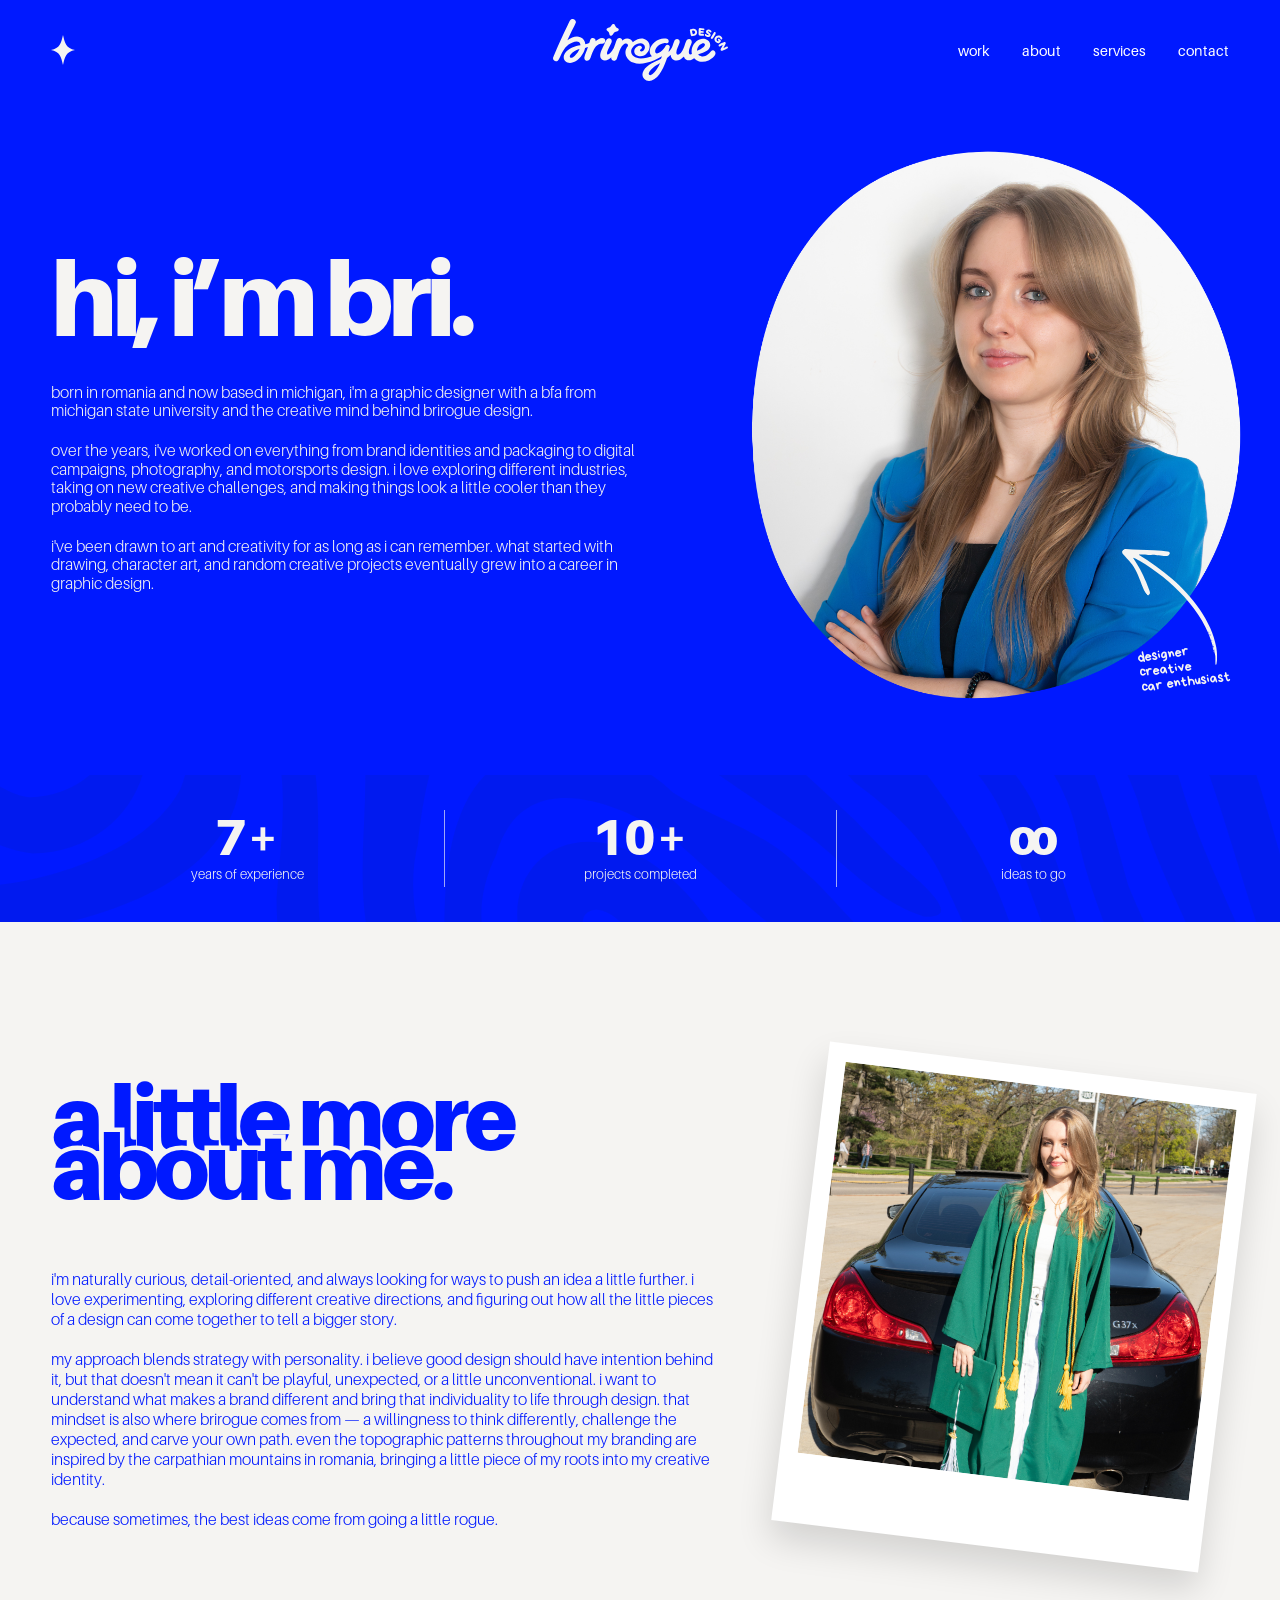
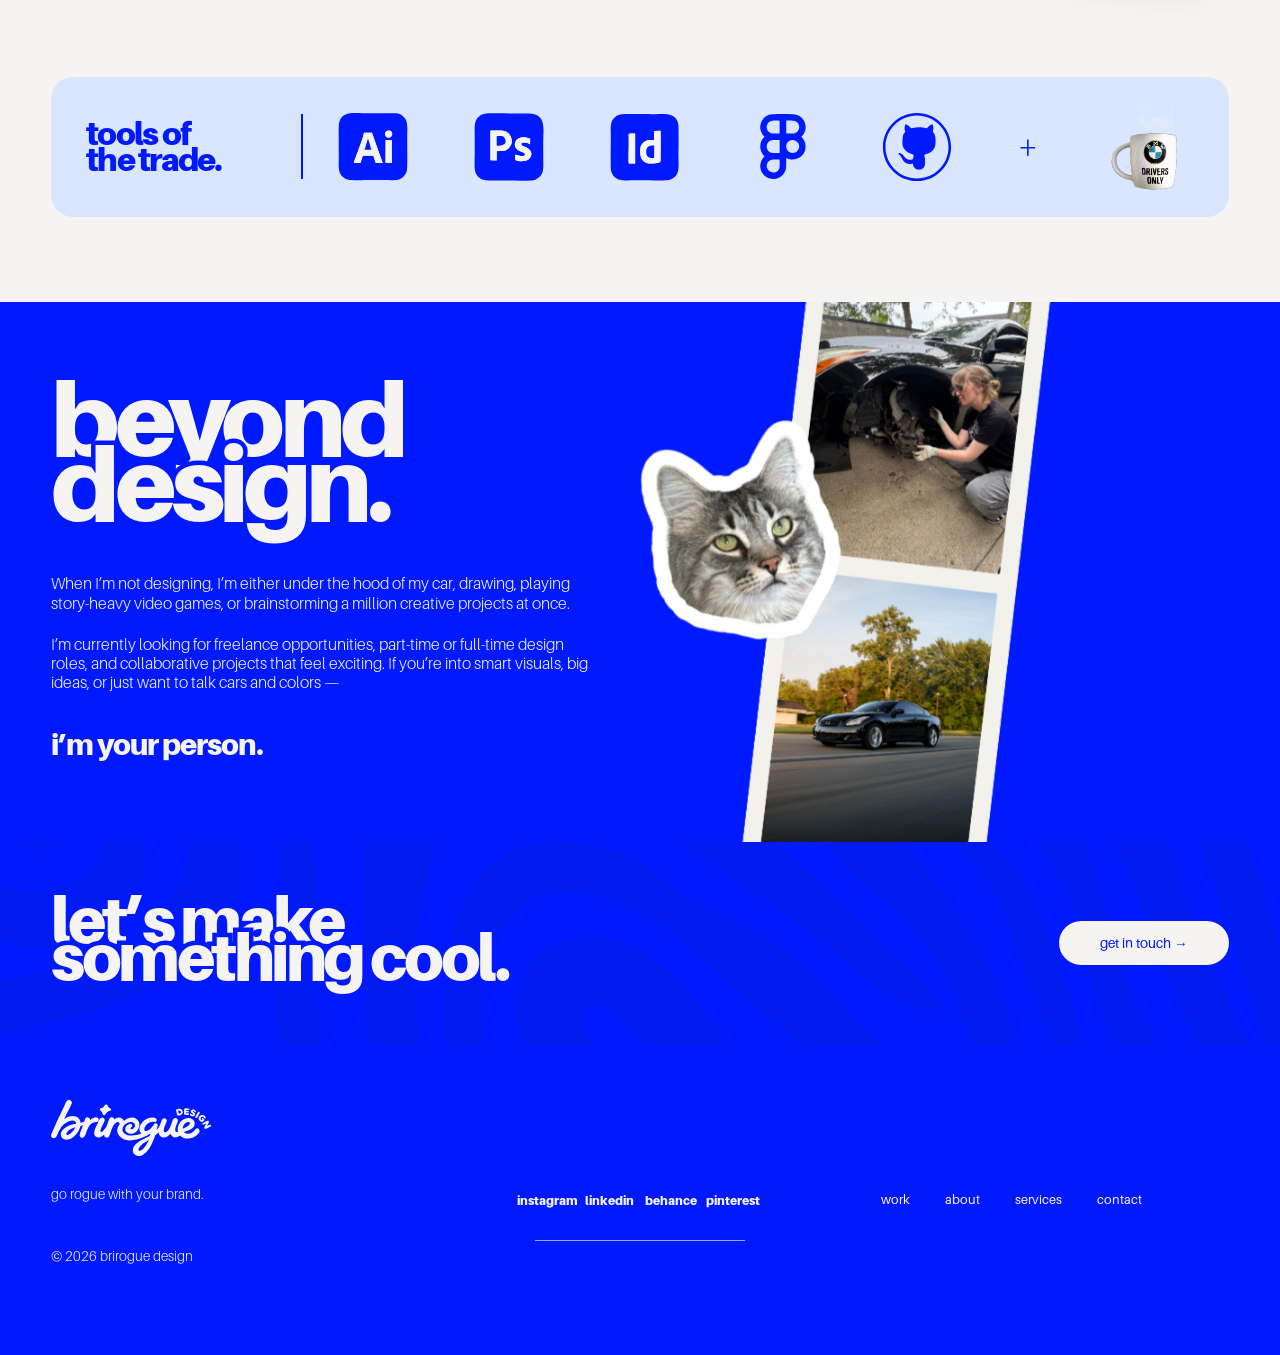
==== commit 8abaa35d: "Update about.html" ====
--- a/about.html
+++ b/about.html
@@ -13,6 +13,7 @@
     <title>about | brirogue design</title>
 
     <link rel="stylesheet" href="css/style.css">
+    <link rel="icon" type="image/png" href="images/favicon.png">
 </head>
 
 
--- a/css/style.css
+++ b/css/style.css
@@ -5782,3 +5782,13 @@
     }
 
 }
+
+/* ABOUT PAGE — PARAGRAPH SPACING */
+
+.about-page .about-experience p {
+    margin: 0 0 20px;
+}
+
+.about-page .about-experience p:last-child {
+    margin-bottom: 0;
+}
